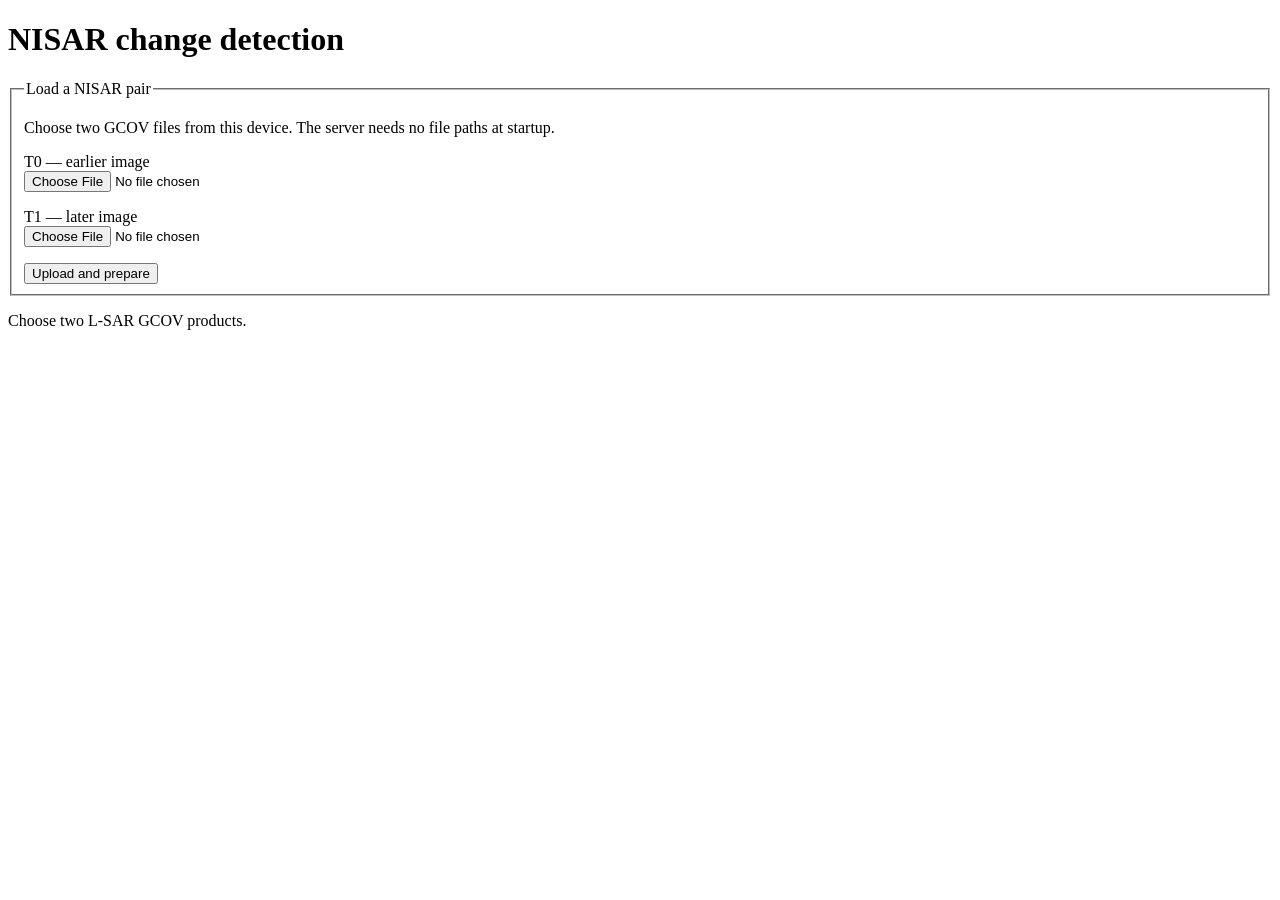
==== index.html @ e0ad9309 "add result tab to index" ====
<!doctype html>
<html lang="en">
<meta charset="utf-8">
<meta name="viewport" content="width=device-width, initial-scale=1">
<title>NISAR crop demo</title>
<style>
.results-v2 {
  --ink: #17223b;
  --muted: #68758a;
  --line: #dce5e9;
  --teal: #075b63;
  --pale: #e5f4f5;
  --blue: #295df0;
  color: var(--ink);
  background: #f7f9fa;
  font: 14px/1.45 Inter, ui-sans-serif, system-ui, sans-serif;
  min-height: 100dvh;
  margin: -8px;
}
.results-v2 *, .results-v2 *::before, .results-v2 *::after { box-sizing: border-box; }
.results-v2 button, .results-v2 a { font: inherit; }
.results-v2 button { cursor: pointer; }
.results-v2 button:focus-visible, .results-v2 a:focus-visible { outline: 3px solid #3689c9; outline-offset: 3px; }
.results-v2 [hidden] { display: none !important; }
.results-appbar { height: 66px; padding: 0 max(24px, calc((100vw - 1480px)/2)); background: white; border-bottom: 1px solid var(--line); display: flex; align-items: center; gap: 36px; }
.results-brand { display: flex; align-items: center; gap: 10px; white-space: nowrap; font-weight: 750; font-size: 17px; letter-spacing: -.035em; }
.results-brand-mark { width: 18px; height: 18px; border: 3px solid #187d8b; transform: rotate(45deg); display: inline-block; position: relative; }
.results-brand-mark::after { content: ""; position: absolute; inset: 3px; border: 2px solid #187d8b; }
.results-nav { align-self: stretch; display: flex; align-items: stretch; gap: 8px; }
.results-nav span { min-width: 85px; display: grid; place-items: center; color: #526176; border-bottom: 3px solid transparent; }
.results-nav .active { color: var(--teal); border-color: var(--teal); font-weight: 700; }
.results-appbar-end { margin-left: auto; display: flex; gap: 24px; color: #778397; font-size: 12px; }
.results-shell { max-width: 1480px; margin: auto; padding: 22px 28px 42px; }
.results-crumb { color: #8994a3; font-size: 12px; margin-bottom: 10px; }
.results-hero { display: flex; align-items: center; gap: 20px; flex-wrap: wrap; }
.results-hero h2 { font-size: clamp(22px, 2vw, 31px); line-height: 1.2; letter-spacing: -.035em; margin: 0; }
.results-badge { background: #d9f5ed; color: #087063; font-size: 11px; font-weight: 700; padding: 5px 12px; border-radius: 4px; }
.results-sample { margin-left: auto; background: #f0f3f7; color: #59687b; font-size: 10px; letter-spacing: .05em; font-weight: 700; padding: 6px 11px; border-radius: 3px; }
.results-meta { color: var(--muted); display: flex; flex-wrap: wrap; gap: 8px; margin: 8px 0 18px; font-size: 12px; }
.results-meta span + span::before { content: "·"; margin-right: 8px; }
.results-grid { display: grid; grid-template-columns: minmax(0, 1.95fr) minmax(290px, 1fr); gap: 18px; }
.results-map-card { height: 570px; min-height: 400px; border-radius: 10px; background: #364b51; position: relative; overflow: hidden; box-shadow: 0 1px 3px #17223b25; }
.results-map-card canvas { width: 100%; height: 100%; display: block; cursor: grab; touch-action: none; }
.results-map-card canvas.panning { cursor: grabbing; }
.results-map-toolbar { position: absolute; top: 14px; left: 14px; z-index: 2; display: flex; background: white; padding: 3px; border-radius: 5px; box-shadow: 0 1px 5px #10262c50; }
.results-map-toolbar button { border: 0; color: #35465a; background: transparent; padding: 8px 13px; border-radius: 4px; font-size: 12px; white-space: nowrap; }
.results-map-toolbar button[aria-pressed="true"] { background: var(--teal); color: white; font-weight: 700; }
.results-zoom { position: absolute; top: 70px; left: 14px; z-index: 2; display: grid; background: white; border-radius: 5px; box-shadow: 0 1px 5px #10262c50; overflow: hidden; }
.results-zoom button { width: 36px; height: 36px; border: 0; border-bottom: 1px solid var(--line); background: white; color: #32465c; font-size: 20px; line-height: 1; }
.results-zoom button:last-child { border-bottom: 0; font-size: 17px; }
.results-map-status { position: absolute; inset: 0; display: grid; place-items: center; color: #f6fbfd; text-align: center; pointer-events: none; padding: 80px; }
.results-map-label { position: absolute; top: 18px; right: 15px; color: #e4eef0; background: #243c43ba; border-radius: 3px; font-size: 10px; letter-spacing: .04em; padding: 6px 8px; }
.results-map-legend { position: absolute; bottom: 17px; left: 15px; background: white; padding: 11px 13px; border-radius: 5px; box-shadow: 0 1px 5px #10262c50; display: grid; gap: 5px; font-size: 11px; color: #34425a; }
.results-map-legend span { display: flex; align-items: center; gap: 8px; }
.results-map-legend i { width: 13px; height: 13px; border-radius: 2px; display: inline-block; background: var(--blue); }
.results-map-legend i.baseline { background: #83a9df; }
.results-map-legend i.unmarked { background: #43565d; }
.results-map-foot { position: absolute; bottom: 17px; right: 15px; display: flex; align-items: center; gap: 8px; }
.results-map-foot span, .results-map-foot a { background: #f8fcfded; color: #586779; padding: 5px 8px; border-radius: 3px; font-size: 10px; text-decoration: none; }
.results-sidebar { display: grid; grid-template-rows: auto 1fr; gap: 18px; min-width: 0; }
.results-card { background: white; border: 1px solid var(--line); border-radius: 10px; padding: 18px; min-width: 0; }
.results-card h3 { font-size: 17px; letter-spacing: -.015em; margin: 0 0 14px; }
.results-kpi { background: var(--pale); border-radius: 6px; padding: 12px 15px; }
.results-kpi strong { display: block; font-size: clamp(30px, 3vw, 43px); letter-spacing: -.045em; line-height: 1.12; }
.results-kpi span { font-size: 12px; color: #354f5c; font-weight: 600; }
.results-metrics { display: grid; grid-template-columns: 1fr 1fr; gap: 12px; margin-top: 16px; }
.results-metric { min-width: 0; }
.results-metric strong { display: flex; align-items: center; gap: 7px; font-size: 20px; line-height: 1.2; }
.results-metric strong::before { content: ""; width: 13px; height: 13px; flex: none; background: var(--blue); border-radius: 2px; }
.results-metric.score strong::before { background: var(--teal); }
.results-metric span { color: var(--muted); font-size: 11px; }
.results-split-labels { display: flex; justify-content: space-between; color: #4f5e70; font-size: 10px; margin: 14px 0 4px; }
.results-split { height: 11px; border-radius: 10px; background: #e9edf4; overflow: hidden; }
.results-split span { display: block; height: 100%; min-width: 2px; background: var(--blue); border-radius: inherit; }
.results-caveat { font-size: 11px; color: #8792a1; margin: 7px 0 0; }
.results-pattern-head { display: flex; align-items: baseline; justify-content: space-between; gap: 8px; }
.results-pattern-head b { background: #e9f5f7; color: var(--teal); font-size: 10px; padding: 4px 7px; border-radius: 3px; }
.results-pattern { background: #f3f7f9; padding: 12px 13px; border-radius: 5px; color: #34455b; font-size: 12px; white-space: pre-wrap; margin: 2px 0 12px; }
.results-pattern-note { color: #8792a1; font-size: 11px; margin: 0; }
.results-science { margin-top: 18px; background: white; border: 1px solid var(--line); border-radius: 10px; padding: 17px 18px 20px; }
.results-science-head { display: flex; align-items: center; gap: 12px; flex-wrap: wrap; margin-bottom: 15px; }
.results-science h3 { font-size: 19px; margin: 0 auto 0 0; }
.results-outline, .results-primary { border: 1px solid #7ab7b9; background: white; color: var(--teal); padding: 8px 12px; border-radius: 5px; font-size: 12px !important; font-weight: 700 !important; text-decoration: none; }
.results-primary { background: var(--teal); color: white; border-color: var(--teal); }
.results-detail-grid { display: grid; grid-template-columns: repeat(3, minmax(0,1fr)); gap: 17px; }
.results-detail { display: flex; align-items: center; gap: 13px; min-width: 0; background: #f6f8fb; border: 1px solid #e3e8ee; border-radius: 5px; padding: 11px 13px; }
.results-detail-icon { flex: none; color: var(--teal); font-size: 20px; }
.results-detail span:not(.results-detail-icon) { display: block; color: #8390a1; font-size: 11px; }
.results-detail strong { display: block; font-size: 12px; overflow-wrap: anywhere; }
.results-report-dialog { border: 1px solid var(--line); border-radius: 12px; padding: 0; color: var(--ink); width: min(850px, calc(100vw - 30px)); max-height: 85dvh; box-shadow: 0 20px 80px #091d3055; }
.results-report-dialog::backdrop { background: #12272db0; }
.results-report-head { position: sticky; top: 0; background: white; padding: 18px 22px; display: flex; justify-content: space-between; align-items: center; border-bottom: 1px solid var(--line); }
.results-report-head h3 { margin: 0; }
.results-report-head button { border: 0; background: transparent; font-size: 25px; }
.results-report-body { padding: 20px 24px 28px; max-height: calc(85dvh - 70px); overflow: auto; line-height: 1.55; }
.results-report-body h4 { margin: 20px 0 5px; }
.results-report-body pre { white-space: pre-wrap; overflow-wrap: anywhere; }
@media (max-width: 900px) {
  .results-grid { grid-template-columns: 1fr; }
  .results-map-card { height: min(65vw, 550px); }
  .results-sidebar { grid-template-columns: 1fr 1fr; grid-template-rows: auto; }
  .results-appbar-end { display: none; }
}
@media (max-width: 650px) {
  .results-appbar { height: 58px; gap: 12px; padding: 0 15px; }
  .results-brand { font-size: 13px; }
  .results-nav { gap: 0; margin-left: auto; }
  .results-nav span { min-width: 53px; font-size: 12px; }
  .results-shell { padding: 18px 14px 30px; }
  .results-sample { margin-left: 0; }
  .results-map-card { height: 430px; }
  .results-map-toolbar button { padding: 7px 9px; }
  .results-sidebar, .results-detail-grid { grid-template-columns: 1fr; }
  .results-map-foot a { display: none; }
}
</style>
<style>
  #report { max-width: 78ch; line-height: 1.55; }
  #interpretation { border-left: 3px solid #64748b; padding-left: 1rem; margin: 1.4rem 0; }
  #openViewer { display: inline-block; padding: .7rem 1rem; font: 600 1.1rem system-ui; border: 1px solid; border-radius: .4rem; }
  #preview { display:block; width:min(100%, 1400px); height:clamp(320px, 72vh, 950px); background:#171b22; touch-action:none; cursor:crosshair; }
  #preview.panning { cursor:grabbing; }
  #decoderInputs { margin: 1rem 0; }
  #decoderInputs summary { cursor: pointer; font-weight: 600; }
  #decoderInputs pre { white-space: pre-wrap; overflow-wrap: anywhere; max-width: 95ch; }
  .decoder-panels { display: grid; grid-template-columns: repeat(auto-fit,minmax(min(100%, 180px),1fr)); gap: 1rem; max-width: 52rem; }
  .decoder-panels figure { margin: 0; }
  .decoder-panels figcaption { margin-top: .35rem; font: .9rem/1.4 system-ui; }
  .decoder-raster { display: block; position: relative; max-width: 256px; }
  .decoder-raster img { width: 100%; height: auto; display: block; }
  .decoder-window { position: absolute; box-sizing: border-box; border: 2px solid white; outline: 1px solid #161616; pointer-events: none; }
  .decoder-window span { background: #161616; color: white; padding: 0 .25rem; font: .8rem system-ui; }
  .decoder-panels.hide-windows .decoder-window { display: none; }
</style>
<h1>NISAR change detection</h1>
<form id="upload">
  <fieldset>
    <legend>Load a NISAR pair</legend>
    <p>Choose two GCOV files from this device. The server needs no file paths at startup.</p>
    <p><label for="t0">T0 — earlier image</label><br>
      <input id="t0" name="t0" type="file" accept=".h5,.hdf5" required></p>
    <p><label for="t1">T1 — later image</label><br>
      <input id="t1" name="t1" type="file" accept=".h5,.hdf5" required></p>
    <button type="submit">Upload and prepare</button>
    <div id="uploadProgress" hidden>
      <label for="transferProgress">Pair upload progress</label>
      <progress id="transferProgress" value="0" max="1"></progress>
      <span id="transferPercent">0%</span>
    </div>
  </fieldset>
</form>
<p id="status" role="status" aria-live="polite">Choose two L-SAR GCOV products.</p>
<section id="select" hidden>
  <p>Drag a box inside the white common footprint. For exact selection, edit the native T0 pixel coordinates below.</p>
  <p><strong>Ctrl + mouse wheel</strong> to zoom. Drag with the middle mouse button to pan.</p>
  <p><label for="previewMode">Preview:</label>
    <select id="previewMode">
      <option value="rg">HH red / HV green</option>
      <option value="hh">HH grayscale</option>
    </select></p>
  <canvas id="preview" aria-label="T0 radar preview"></canvas>
  <form id="infer">
    <p><label>Left <input id="left" type="number" step="1" required></label>
       <label>Top <input id="top" type="number" step="1" required></label>
       <label>Right <input id="right" type="number" step="1" required></label>
       <label>Bottom <input id="bottom" type="number" step="1" required></label></p>
    <button>Run model on selection</button>
  </form>
  <pre id="pairInfo"></pre>
</section>
<section id="results" class="results-v2" hidden aria-label="Change detection results">
  <header class="results-appbar">
    <div class="results-brand"><span class="results-brand-mark" aria-hidden="true"></span>SAR Change Explorer</div>
    <nav class="results-nav" aria-label="Analysis steps"><span>Pick</span><span>Change</span><span class="active" aria-current="page">Results</span></nav>
    <div class="results-appbar-end"><span>Help</span><span>Account</span></div>
  </header>
  <div class="results-shell">
    <div class="results-crumb">Projects / Analysis / Results</div>
    <div class="results-hero"><h2>Change detection results</h2><span class="results-badge">✓ Analysis complete</span><span class="results-sample">REAL SAMPLE · MEASURED REPORT</span></div>
    <div class="results-meta"><span>NISAR L2 GCOV</span><span id="resultDates"></span><span id="resultDays"></span><span id="resultEpsg"></span></div>
    <div class="results-grid">
      <div class="results-map-card">
        <canvas id="resultMap" role="img" aria-label="Detector change overlay"></canvas>
        <div id="resultMapStatus" class="results-map-status" role="status">Loading result image…</div>
        <div class="results-map-toolbar" role="group" aria-label="Result image">
          <button type="button" data-result-mode="change" aria-pressed="true">Change overlay</button>
          <button type="button" data-result-mode="t0" aria-pressed="false">T0</button>
          <button type="button" data-result-mode="t1" aria-pressed="false">T1</button>
        </div>
        <div class="results-zoom" role="group" aria-label="Map zoom">
          <button id="resultZoomIn" type="button" aria-label="Zoom in">+</button>
          <button id="resultZoomOut" type="button" aria-label="Zoom out">−</button>
          <button id="resultZoomReset" type="button" aria-label="Fit image">⊙</button>
        </div>
        <span class="results-map-label">DETECTOR OVERLAY</span>
        <div class="results-map-legend"><span><i></i>Detector-flagged change</span><span><i class="baseline"></i>Blue intensity = |ΔHH|</span><span><i class="unmarked"></i>Unmarked ≠ confirmed stable</span></div>
        <div class="results-map-foot"><a id="resultViewerLink" target="_blank" rel="noopener">Open full viewer ↗</a><span id="resultMapScale"></span></div>
      </div>
      <div class="results-sidebar">
        <section class="results-card" aria-labelledby="resultSummaryTitle">
          <h3 id="resultSummaryTitle">Detected change summary</h3>
          <div class="results-kpi"><strong id="resultFlaggedArea">—</strong><span id="resultFlaggedPct"></span></div>
          <div class="results-metrics"><div class="results-metric"><strong id="resultFlaggedCount">—</strong><span>Flagged model cells</span></div><div class="results-metric score"><strong id="resultModelScore">—</strong><span id="resultModelLabel">Model score</span></div></div>
          <div class="results-split-labels"><span id="resultModelPct"></span><span id="resultUnflaggedPct"></span></div><div class="results-split"><span id="resultSplitFill"></span></div>
          <p class="results-caveat">Model score is experimental, not a calibrated probability.</p>
        </section>
        <section class="results-card" aria-labelledby="resultPatternTitle"><div class="results-pattern-head"><h3 id="resultPatternTitle">Observed SAR patterns</h3><b>MEASURED</b></div><p id="resultPattern" class="results-pattern"></p><p id="resultPatternNote" class="results-pattern-note"></p></section>
      </div>
    </div>
    <section class="results-science" aria-labelledby="resultScienceTitle">
      <div class="results-science-head"><h3 id="resultScienceTitle">Scientific details</h3><a id="resultDownload" class="results-outline" download="change.png">↓ Download PNG</a><button id="resultOpenReport" class="results-primary" type="button">▣ View measured report</button></div>
      <div class="results-detail-grid"><div class="results-detail"><span class="results-detail-icon" aria-hidden="true">◇</span><div><span>Selection coverage</span><strong id="resultCoverage"></strong></div></div><div class="results-detail"><span class="results-detail-icon" aria-hidden="true">▥</span><div><span>Top flagged sectors</span><strong id="resultSectors"></strong></div></div><div class="results-detail"><span class="results-detail-icon" aria-hidden="true">◇</span><div><span>Acquisition geometry</span><strong id="resultGeometry"></strong></div></div></div>
    </section>
  </div>
  <dialog id="resultReportDialog" class="results-report-dialog" aria-labelledby="resultReportTitle">
    <div class="results-report-head"><h3 id="resultReportTitle">Measured report</h3><button id="resultCloseReport" type="button" aria-label="Close report">×</button></div>
    <div class="results-report-body">
      <section><h4>What might explain the change?</h4><div id="hypotheses"></div><p id="interpretationNote"></p></section>
      <div id="reportSections"></div>
      <details id="decoderInputs" hidden><summary>Inspect decoder inputs</summary><div id="decoderBody"></div></details>
      <details><summary>Metadata and measurements</summary><pre id="details"></pre></details>
    </div>
  </dialog>
</section>
<script src="/zoom.js"></script>
<script>
"use strict";

const resultsEl = id => document.getElementById(id);
const resultCanvas = resultsEl("resultMap");
let resultImage = null;
let resultMode = "change";
let resultLoadId = 0;
let resultData = null;
const resultViewport = new RasterViewport(resultCanvas, ctx => {
  if (!resultImage) return;
  const [x, y, right, bottom] = resultViewport.visible();
  if (right > x && bottom > y) {
    ctx.drawImage(resultImage, x, y, right - x, bottom - y, x, y, right - x, bottom - y);
  }
});
resultViewport.enableDrag(0);

const resultNumber = value => Number(value || 0).toLocaleString("en-US");
const resultArea = value => Number(value || 0).toLocaleString("en-US", {maximumFractionDigits: 2, minimumFractionDigits: 2});
function acquisitionDate(value) {
  if (!value) return null;
  const date = new Date(value);
  return Number.isNaN(date.getTime()) ? null : date;
}
function setResultText(id, value) { resultsEl(id).textContent = value; }

async function showResultMode(mode) {
  if (!resultData) return;
  resultMode = mode;
  document.querySelectorAll("[data-result-mode]").forEach(button =>
    button.setAttribute("aria-pressed", String(button.dataset.resultMode === mode)));
  const file = {change:"change.png",t0:"t0.png",t1:"t1.png"}[mode];
  const url = resultData.images?.[file];
  const label = {change:"Detector change overlay",t0:"T0 · earlier image",t1:"T1 · later image"}[mode];
  setResultText("resultMapStatus", "Loading " + label + "…");
  resultsEl("resultMapStatus").hidden = false;
  if (!url) {
    setResultText("resultMapStatus", "Image unavailable for this result.");
    return;
  }
  const id = ++resultLoadId;
  const img = new Image();
  img.src = url;
  try {
    await img.decode();
    if (id !== resultLoadId) return;
    resultImage = img;
    resultCanvas.setAttribute("aria-label", label);
    resultViewport.setRaster(img.naturalWidth, img.naturalHeight);
    resultsEl("resultMapStatus").hidden = true;
    resultsEl("resultDownload").href = url;
    resultsEl("resultDownload").download = file;
  } catch {
    if (id === resultLoadId) setResultText("resultMapStatus", "Could not load this result image.");
  }
}

function resultZoom(factor) {
  if (!resultViewport.width) return;
  if (factor === 0) {
    resultViewport.scale = resultViewport.fitScale;
  } else {
    resultViewport.scale = Math.max(resultViewport.fitScale, Math.min(8, resultViewport.scale * factor));
  }
  resultViewport.x = (resultViewport.w - resultViewport.width * resultViewport.scale) / 2;
  resultViewport.y = (resultViewport.h - resultViewport.height * resultViewport.scale) / 2;
  resultViewport.clamp();
  resultViewport.invalidate();
}

function renderResultsV2(data) {
  resultData = data;
  const roi = data.roi || {};
  const acq = data.acquisitions || {};
  const start = acquisitionDate(acq.t0?.zeroDopplerStartTime);
  const end = acquisitionDate(acq.t1?.zeroDopplerStartTime);
  const dateFormat = new Intl.DateTimeFormat("en-GB", {day:"2-digit",month:"short",year:"numeric",timeZone:"UTC"});
  setResultText("resultDates", start && end ? `${dateFormat.format(start)} → ${dateFormat.format(end)}` : "Acquisition dates unavailable");
  const days = start && end ? Math.round((Date.UTC(end.getUTCFullYear(),end.getUTCMonth(),end.getUTCDate()) - Date.UTC(start.getUTCFullYear(),start.getUTCMonth(),start.getUTCDate())) / 86400000) : null;
  setResultText("resultDays", days === null ? "Date interval unavailable" : `${days} days`);
  setResultText("resultEpsg", roi.epsg ? `EPSG:${roi.epsg}` : "Projection unavailable");
  setResultText("resultMapScale", `${roi.model_spacing_m ?? "—"} m grid · EPSG:${roi.epsg ?? "—"}`);
  setResultText("resultFlaggedArea", `${resultArea(data.changed_pixels * (roi.model_spacing_m || 0) ** 2 / 1e6)} km²`);
  const pct = data.valid_pixels ? 100 * data.changed_pixels / data.valid_pixels : 0;
  setResultText("resultFlaggedPct", `${pct.toFixed(1)}% of valid model pixels · threshold ${data.threshold ?? "—"}`);
  setResultText("resultFlaggedCount", resultNumber(data.changed_pixels));
  setResultText("resultModelPct", `${pct.toFixed(1)}% flagged`);
  setResultText("resultUnflaggedPct", `${(100-pct).toFixed(1)}% not flagged`);
  resultsEl("resultSplitFill").style.width = `${Math.max(0,Math.min(100,pct))}%`;
  const prediction = data.predictions?.linear;
  const score = prediction?.scores?.[prediction.label];
  setResultText("resultModelScore", Number.isFinite(score) ? `${(score*100).toFixed(1)}%` : "—");
  setResultText("resultModelLabel", prediction ? `${({water_related:"Water-related change",other_change:"Other change"}[prediction.label] || prediction.label)} score` : "No classifier label");
  setResultText("resultCoverage", `${resultArea(roi.projected_rectangle_km2)} km² · EPSG:${roi.epsg ?? "—"}`);
  const sectors = [...(data.spatial_context?.zones || [])].filter(z => z.flagged).sort((a,b) => b.flagged-a.flagged).slice(0,3);
  setResultText("resultSectors", sectors.length ? sectors.map(z => z.zone.replace(/\b\w/g, c => c.toUpperCase())).join(" · ") : "No flagged sectors");
  const geo = acq.t0 || {};
  setResultText("resultGeometry", [geo.orbitPassDirection, geo.lookDirection, geo.trackNumber == null ? null : `Track ${geo.trackNumber}`, geo.frameNumber == null ? null : `Frame ${geo.frameNumber}`].filter(Boolean).join(" · ") || "Acquisition geometry unavailable");
  const pairs = (data.paired_sector_deltas || []).filter(row => row.flagged?.median_delta_hh_hv_db && row.unflagged?.median_delta_hh_hv_db);
  if (pairs.length) {
    const text = pairs.map(row => {
      const flagged = row.flagged.median_delta_hh_hv_db;
      const background = row.unflagged.median_delta_hh_hv_db;
      return `${row.zone}: median HH ${flagged[0] >= 0 ? "+" : ""}${flagged[0].toFixed(2)} dB, HV ${flagged[1] >= 0 ? "+" : ""}${flagged[1].toFixed(2)} dB in flagged cells; HH ${background[0] >= 0 ? "+" : ""}${background[0].toFixed(2)} dB, HV ${background[1] >= 0 ? "+" : ""}${background[1].toFixed(2)} dB in unflagged cells.`;
    }).join("\n");
    setResultText("resultPattern", text);
  } else {
    setResultText("resultPattern", data.spatial_context?.change_map_description || "No paired sector comparison is available for this selection.");
  }
  setResultText("resultPatternNote", data.interpretation?.source === "visual" ? "AI interpretation is unvalidated. Blue is not a water map." : "Measured SAR values describe change, not its physical cause.");
  resultsEl("resultViewerLink").href = data.viewer_url || "#";
  showResultMode("change");
}

document.querySelectorAll("[data-result-mode]").forEach(button => button.addEventListener("click", () => showResultMode(button.dataset.resultMode)));
resultsEl("resultZoomIn").addEventListener("click", () => resultZoom(1.5));
resultsEl("resultZoomOut").addEventListener("click", () => resultZoom(1/1.5));
resultsEl("resultZoomReset").addEventListener("click", () => resultZoom(0));
resultsEl("resultOpenReport").addEventListener("click", () => resultsEl("resultReportDialog").showModal());
resultsEl("resultCloseReport").addEventListener("click", () => resultsEl("resultReportDialog").close());
resultsEl("resultReportDialog").addEventListener("click", e => { if (e.target === e.currentTarget) e.currentTarget.close(); });
</script>
<script>
"use strict";
const $ = id => document.getElementById(id);
const preview = $("preview");
const fields = ["left","top","right","bottom"].map($);
let state, photo, start, pointer, busy = false, mode = "rg";
const tiles = new Map();
let inFlight = 0;
const view = new RasterViewport(preview, paint);
view.enableDrag(1);

function status(message) { $("status").textContent = message; }
function setBusy(value) {
  busy = value;
  for (const el of document.querySelectorAll("form input,form button")) el.disabled = value;
}
async function post(path,body=null,extra={}) {
  const headers = {"X-Nisar-Demo":"1",...extra};
  let r, raw;
  try {
    r = await fetch(path,{method:"POST",headers,body});
    raw = await r.text();
  } catch (err) {
    throw new Error(`${path}: connection interrupted (${err.message}). Check the demo terminal.`);
  }
  let data;
  try { data = JSON.parse(raw); }
  catch {
    throw new Error(`${path}: HTTP ${r.status}; ${raw.trim() ? "server returned non-JSON" : "empty response"}. Check the demo terminal.`);
  }
  if (!r.ok) throw new Error(`${path}: HTTP ${r.status} — ${data.error || "request failed"}`);
  return data;
}
function showProgress(received,total) {
  $("transferProgress").max = total;
  $("transferProgress").value = received;
  $("transferPercent").textContent = `${Math.floor(100*received/total)}%`;
}
async function uploadFile(name,file,onProgress) {
  const chunk = 8 * 1024 * 1024;
  if (!file.size) throw new Error(`${name.toUpperCase()} is empty.`);
  for (let offset=0; offset<file.size;) {
    const end = Math.min(offset+chunk,file.size);
    status(`Uploading ${name.toUpperCase()}: ${(100*offset/file.size).toFixed(1)}% (${file.name})…`);
    const ack = await post("/upload/"+name,file.slice(offset,end),{
      "Content-Type":"application/octet-stream",
      "X-Upload-Offset":String(offset),
      "X-Upload-Size":String(file.size)
    });
    if (ack.received !== end || ack.complete !== (end === file.size)) {
      throw new Error(`${name.toUpperCase()}: invalid upload acknowledgement. Restart the demo and refresh the page.`);
    }
    offset = end;
    onProgress(offset);
  }
}
function setBox(box) {
  fields.forEach((f,i) => { f.value = box[i]; });
  draw();
}
function draw() { view.invalidate(); }
function paint(ctx) {
  if (!photo || !state) return;
  const s = state.stride;
  ctx.save();
  ctx.beginPath(); ctx.rect(0,0,state.width,state.height); ctx.clip();
  ctx.drawImage(photo,0,0,photo.naturalWidth*s,photo.naturalHeight*s);
  paintTiles(ctx);
  ctx.restore();
  const [x,y,X,Y] = state.overlap;
  ctx.strokeStyle = "white"; ctx.lineWidth = 2/view.scale;
  ctx.strokeRect(x,y,X-x,Y-y);
  const [a,b,c,d] = fields.map(f => f.valueAsNumber);
  if (![a,b,c,d].every(Number.isFinite)) return;
  ctx.fillStyle = "rgba(255,200,30,0.2)"; ctx.strokeStyle = "#ffc81e";
  ctx.fillRect(a,b,c-a,d-b);
  ctx.strokeRect(a,b,c-a,d-b);
}
function paintTiles(ctx) {
  const step = 2**Math.max(0,Math.floor(Math.log2(1/view.scale)));
  if (step >= state.stride) return;
  const span = step*state.preview_tile_size;
  const [x,y,X,Y] = view.visible();
  const needed = [];
  for (let row=Math.floor(y/span); row<Math.ceil(Y/span); row++) {
    for (let col=Math.floor(x/span); col<Math.ceil(X/span); col++) {
      const url = `/preview-tile.png?v=${state.revision}&mode=${mode}&step=${step}&col=${col}&row=${row}`;
      const tile = tiles.get(url);
      if (tile) {
        tiles.delete(url); tiles.set(url,tile);
        if (tile.ready) {
          const w = tile.image.naturalWidth*step, h = tile.image.naturalHeight*step;
          ctx.clearRect(col*span,row*span,w,h);
          ctx.drawImage(tile.image,col*span,row*span,w,h);
        }
      } else {
        needed.push({url, distance:Math.hypot((col+.5)*span-(x+X)/2,(row+.5)*span-(y+Y)/2)});
      }
    }
  }
  needed.sort((a,b) => a.distance-b.distance);
  for (const {url} of needed.slice(0,Math.max(0,4-inFlight))) {
    const image = new Image(), tile = {image,ready:false};
    tiles.set(url,tile);
    inFlight++;
    image.src = url;
    image.decode().then(() => { tile.ready = true; }, () => {
      // Keep the overview visible if a tile is unavailable.
    }).finally(() => { inFlight--; draw(); });
  }
  while (tiles.size > 64) tiles.delete(tiles.keys().next().value);
}
function point(e) {
  const [x,y,X,Y] = state.overlap;
  const [nx,ny] = view.pixel(...view.local(e));
  return [Math.max(x,Math.min(X,nx)),Math.max(y,Math.min(Y,ny))];
}
preview.addEventListener("pointerdown",e => {
  if (busy || !state || !e.isPrimary || e.button !== 0) return;
  start = point(e); pointer = e.pointerId;
  preview.setPointerCapture(pointer);
  setBox([Math.floor(start[0]),Math.floor(start[1]),Math.ceil(start[0]),Math.ceil(start[1])]);
});
function drag(e) {
  if (!start || e.pointerId !== pointer) return;
  const [x,y] = point(e);
  setBox([Math.floor(Math.min(x,start[0])),Math.floor(Math.min(y,start[1])),
          Math.ceil(Math.max(x,start[0])),Math.ceil(Math.max(y,start[1]))]);
}
preview.addEventListener("pointermove",drag);
preview.addEventListener("pointerup",e => {
  if (e.pointerId === pointer) { drag(e); start = null; pointer = null; }
});
preview.addEventListener("lostpointercapture",e => {
  if (e.pointerId === pointer) { start = null; pointer = null; }
});
fields.forEach(f => f.addEventListener("input",draw));

async function loadPreview(data,mode) {
  const img = new Image();
  img.src = mode === "hh" ? (data.preview_hh_url || data.preview_url) : data.preview_url;
  await img.decode();
  return img;
}
$("previewMode").addEventListener("change",async () => {
  if (!state) return;
  const pair = state, requestedMode = $("previewMode").value;
  try {
    const img = await loadPreview(pair,requestedMode);
    if (state !== pair || $("previewMode").value !== requestedMode) return;
    photo = img; mode = requestedMode;
    draw();
  } catch (err) {
    if (state === pair) status("Could not switch preview: "+err.message);
  }
});

async function showPair(data) {
    $("previewMode").value = "rg";
    const img = await loadPreview(data,"rg");
    state = data; photo = img; mode = "rg"; tiles.clear();
    fields.forEach(f => { f.value = ""; });
    $("pairInfo").textContent = `Native T0: ${state.width} × ${state.height} px | EPSG:${state.epsg}\n`+
      `Native spacing: ${state.native_spacing_m.join(" × ")} m | Model: ${state.model_spacing_m} m\n`+
      state.warnings.join("\n");
    $("select").hidden = false;
    view.setRaster(state.width,state.height);
    status("Draw a selection on T0.");
}

(async () => {
  setBusy(true);
  try {
    const r = await fetch("/pair");
    if (r.ok) {
      const {pair} = await r.json();
      if (pair) await showPair(pair);
    }
  } catch (err) { status("Could not load the current pair: "+err.message); }
  finally { setBusy(false); }
})();

$("upload").addEventListener("submit",async e => {
  e.preventDefault();
  if (busy) return;
  const files = [$("t0").files[0],$("t1").files[0]];
  if (files.some(f => !f || !f.size || !/\.(h5|hdf5)$/i.test(f.name))) {
    status("Choose a non-empty .h5 or .hdf5 file for each date.");
    return;
  }
  state = null; photo = null; $("select").hidden = $("results").hidden = true;
  const total = files[0].size + files[1].size;
  $("uploadProgress").hidden = false;
  showProgress(0,total);
  setBusy(true);
  try {
    let sent = 0;
    for (const [i,name] of ["t0","t1"].entries()) {
      await uploadFile(name,files[i],received => showProgress(sent+received,total));
      sent += files[i].size;
    }
    status("Both files uploaded. Preparing the T0 preview…");
    await showPair(await post("/prepare"));
  } catch (err) { status(err.message); }
  finally { setBusy(false); }
});

function showInterpretation(data) {
  const root = $("hypotheses");
  root.replaceChildren();
  if (data.source === "visual") {
    const p = document.createElement("p");
    p.style.whiteSpace = "pre-wrap";
    p.textContent = data.summary === "" ? "Qwen returned no text." : data.summary;
    root.append(p);
    $("interpretationNote").textContent = (data.decoder === "qwen_lora" ? "Qwen + decoder LoRA. " : "Base Qwen. ") + "AI interpretation. The standalone map shows detector flags; the viewer overlays them in blue. " + data.limitation;
    return;
  }
  [data.primary,...data.alternatives].forEach((item,i) => {
    const heading = document.createElement("h4");
    heading.textContent = (i ? "Also worth checking: " : "") + item.title;
    root.append(heading);
    for (const [label,value] of [["What the radar shows",item.evidence],
                                ["Interpretation",item.possibility],
                                ["How to check",item.check]]) {
      const p = document.createElement("p");
      const strong = document.createElement("strong");
      strong.textContent = label + ": ";
      p.append(strong,value);
      root.append(p);
    }
  });
  $("interpretationNote").textContent = (data.visual_note ? data.visual_note + " " : "") + data.limitation +
    (data.source === "qwen" ? " Hypotheses ranked by Qwen." : " No decoder ranking was used.");
}

function renderDecoderInputs(root,data) {
  function element(tag,value) {
    const el = document.createElement(tag);
    if (value !== undefined) el.textContent = String(value);
    return el;
  }
  root.replaceChildren(element("p",
    "Qwen receives clean T0, clean T1, and a standalone detector map on the same grid." +
    (data.streams.length ? "" : " The run stopped before visual tokens were captured.")));
  const groups = new Map();
  for (const panel of data.panels) {
    if (!groups.has(panel.group)) groups.set(panel.group,[]);
    groups.get(panel.group).push(panel);
  }
  for (const [group,panels] of groups) {
    const w = data.windows[group-1];
    root.append(element("h4",w ? "Close-up " + w.number + " · " + w.zone + " · model-grid box [" + w.model_box.join(", ") + "]" : "Selected area overview"));
    const grid = element("div");
    grid.className = "decoder-panels";
    if (!group && data.windows.length) {
      const label = element("label"), toggle = element("input");
      toggle.type = "checkbox"; toggle.checked = true;
      toggle.addEventListener("change",() => grid.classList.toggle("hide-windows",!toggle.checked));
      label.append(toggle," Mark close-ups on the overview");
      root.append(label);
    }
    for (const panel of panels) {
      const figure = element("figure"), raster = element("a"), img = element("img");
      raster.className = "decoder-raster";
      raster.href = panel.url; raster.target = "_blank"; raster.rel = "noopener";
      img.src = panel.url; img.alt = panel.label; img.loading = "lazy";
      [img.width,img.height] = panel.pixels;
      raster.append(img);
      if (panel.slot === 0) {
        for (const close of data.windows) {
          const box = element("span"), n = element("span",close.number);
          const [x,y,w,h] = close.panel_rect.map((v,i) => v/panel.pixels[i%2]*100+"%");
          box.className = "decoder-window";
          box.style.left = x; box.style.top = y; box.style.width = w; box.style.height = h;
          box.setAttribute("aria-hidden","true");
          box.append(n); raster.append(box);
        }
      }
    const source = "Qwen vision";
      const [first,end] = panel.token_rows;
      figure.append(raster,element("figcaption",panel.label + " · " + source + " · " + panel.pixels.join(" × ") + " px · " + (end-first) + " visual token slots"));
      grid.append(figure);
    }
    root.append(grid);
  }
  if (data.streams.length) {
    root.append(element("p","Qwen visual streams: " +
      data.streams.map(s => s.name + " " + s.shape.join(" × ") + " (" + s.dtype + ")").join("; ") + "."));
  }
  if (data.tensor_url) {
    const a = element("a","Download visual token tensors (.npz)");
    a.href = data.tensor_url; a.download = "decoder-tokens.npz";
    root.append(a);
  }
  data.attempts.forEach((attempt,i) => {
    const d = element("details");
    d.append(element("summary","Attempt " + (i+1) + " · prompt (" + attempt.input_token_count + " input tokens) and raw response"));
    d.append(element("pre",attempt.prompt));
    d.append(element("p",attempt.reused_t0_t1_features ? "Reused cached T0/T1 features and encoded the standalone map separately." : "Encoded all three panels together."));
    d.append(element("h4","Raw response"));
    d.append(element("pre",attempt.raw_answer ?? "Generation did not produce a response."));
    root.append(d);
  });
}

const inspector = $("decoderInputs");
let loadedDecoderUrl;
inspector.addEventListener("toggle",async () => {
  const url = inspector.dataset.url;
  if (!inspector.open || !url || loadedDecoderUrl === url) return;
  loadedDecoderUrl = url;
  const root = $("decoderBody");
  root.textContent = "Loading decoder inputs…";
  try {
    const r = await fetch(url);
    if (!r.ok) throw new Error("Decoder inputs are no longer available for this result.");
    const data = await r.json();
    if (inspector.dataset.url === url) renderDecoderInputs(root,data);
  } catch (err) {
    if (inspector.dataset.url === url) {
      loadedDecoderUrl = undefined;
      root.textContent = err.message;
    }
  }
});

$("infer").addEventListener("submit",async e => {
  e.preventDefault();
  if (busy || !state) return;
  $("results").hidden = true; setBusy(true);
  try {
    status("Reading native pixels and running the model…");
    const r = await post("/infer",JSON.stringify({box:fields.map(f=>f.valueAsNumber),revision:state.revision}),{"Content-Type":"application/json"});
    $("results").hidden = false;
    renderResultsV2(r);
    inspector.open = false;
    inspector.dataset.url = r.decoder_inputs_url || "";
    inspector.hidden = !r.decoder_inputs_url;
    loadedDecoderUrl = undefined;
    $("decoderBody").replaceChildren();
    $("reportSections").replaceChildren();
    for (const item of r.report_sections) {
      const h = document.createElement("h4"), p = document.createElement("p");
      h.textContent = item.title;
      p.textContent = item.text;
      $("reportSections").append(h,p);
    }
    showInterpretation(r.interpretation);
    $("details").textContent = JSON.stringify(r,null,2);
    $("upload").hidden = $("select").hidden = true;
    document.querySelector("body > h1").hidden = true;
    $("status").hidden = true;
    status(`Finished. Detector flagged ${r.changed_pixels} of ${r.valid_pixels} valid model-grid pixels.`);
  } catch (err) { status(err.message); }
  finally { setBusy(false); }
});
</script>
</html>
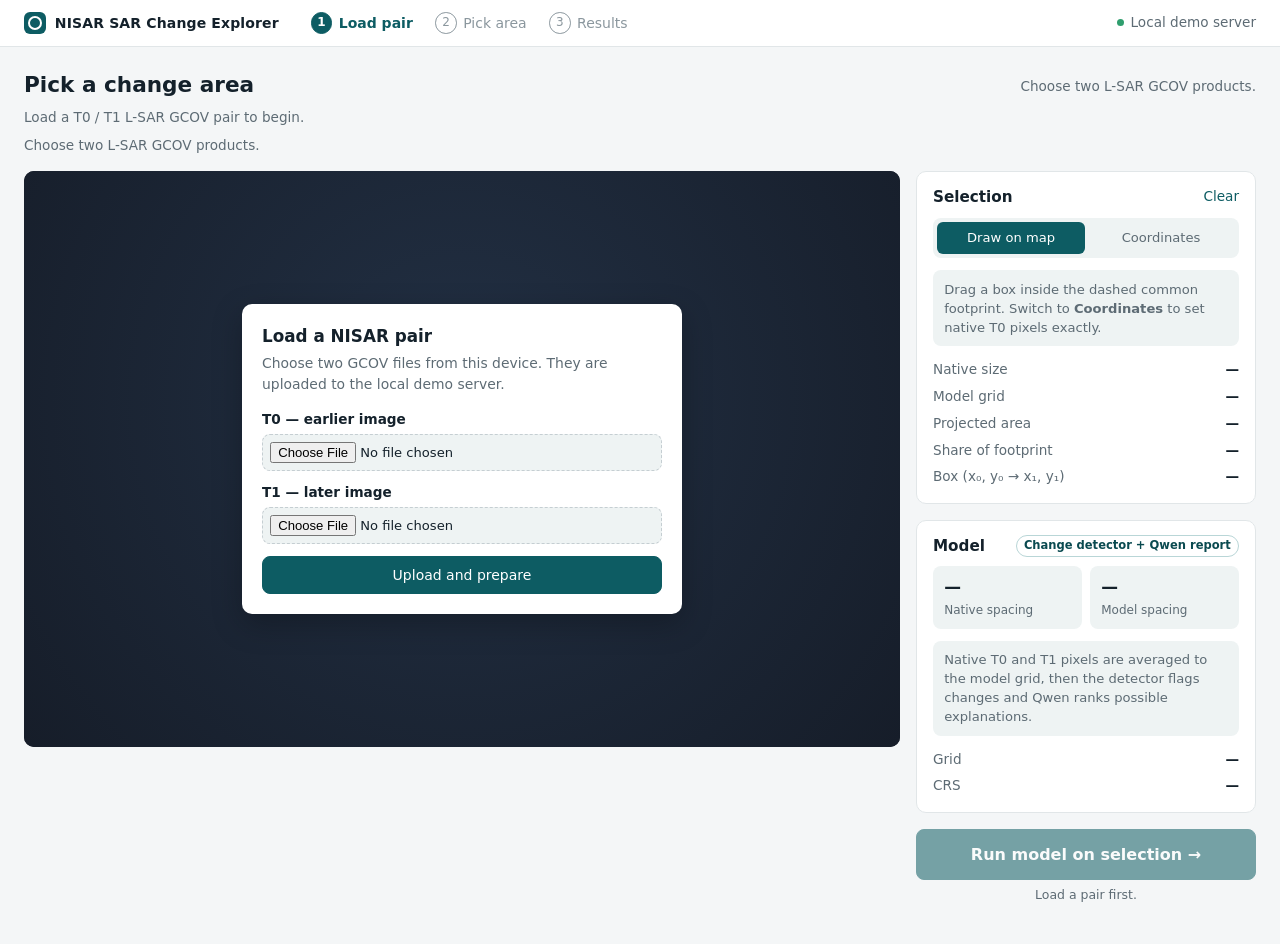
==== commit 331a1653: "Merge branch 'Laylo' into Alina" ====
--- a/index.html
+++ b/index.html
@@ -2,7 +2,7 @@
 <html lang="en">
 <meta charset="utf-8">
 <meta name="viewport" content="width=device-width, initial-scale=1">
-<title>NISAR crop demo</title>
+<title>NISAR SAR Change Explorer</title>
 <style>
 .results-v2 {
   --ink: #17223b;
@@ -115,14 +115,145 @@
 }
 </style>
 <style>
+  :root {
+    --bg: #f4f6f7; --card: #fff; --line: #e1e6e8; --soft: #eef3f3;
+    --ink: #14212b; --muted: #5d6b74; --faint: #8b979e;
+    --teal: #0d5c63; --teal-ink: #0a4a50; --teal-soft: #e3f0f0;
+    --map: #161d29; --amber: #ffc81e; --warn: #9a5b00; --warn-soft: #fdf4e3;
+    --radius: 10px;
+  }
+  * { box-sizing: border-box; }
+  [hidden] { display: none !important; }
+  body { margin: 0; background: var(--bg); color: var(--ink); font: 14px/1.45 system-ui, -apple-system, "Segoe UI", sans-serif; }
+  button, input, select { font: inherit; color: inherit; }
+  h1, h2, h3, h4 { margin: 0; }
+
+  /* Top bar */
+  .topbar { display: flex; align-items: center; gap: 2rem; padding: .75rem 1.5rem; background: var(--card); border-bottom: 1px solid var(--line); }
+  .brand { display: flex; align-items: center; gap: .55rem; font-weight: 700; letter-spacing: .01em; }
+  .brand-mark { width: 22px; height: 22px; border-radius: 6px; background: var(--teal); display: grid; place-items: center; }
+  .brand-mark::after { content: ""; width: 10px; height: 10px; border: 2px solid #fff; border-radius: 50%; }
+  .steps { display: flex; gap: 1.4rem; list-style: none; margin: 0; padding: 0; color: var(--faint); }
+  .steps li { display: flex; align-items: center; gap: .4rem; }
+  .steps li span { width: 1.35rem; height: 1.35rem; border-radius: 50%; border: 1px solid currentColor; display: grid; place-items: center; font-size: .75rem; }
+  .steps li.done { color: var(--muted); }
+  .steps li.active { color: var(--teal); font-weight: 600; }
+  .steps li.active span { background: var(--teal); border-color: var(--teal); color: #fff; }
+  .topbar .spacer { flex: 1; }
+  .server-state { color: var(--muted); font-size: .85rem; display: flex; align-items: center; gap: .4rem; }
+  .server-state::before { content: ""; width: 7px; height: 7px; border-radius: 50%; background: #2f9e6e; }
+
+  main { max-width: 1440px; margin: 0 auto; padding: 1.4rem 1.5rem 2.5rem; }
+
+  /* Page header */
+  .page-head { display: flex; align-items: flex-start; justify-content: space-between; gap: 1rem; flex-wrap: wrap; margin-bottom: 1rem; }
+  .page-head h1 { font-size: 1.35rem; display: flex; align-items: baseline; gap: .6rem; flex-wrap: wrap; }
+  .tag { font-size: .78rem; font-weight: 500; color: var(--teal-ink); background: var(--teal-soft); padding: .12rem .5rem; border-radius: 99px; }
+  .chips { display: flex; flex-wrap: wrap; gap: .4rem 1.1rem; margin-top: .45rem; color: var(--muted); font-size: .85rem; }
+  .chips b { color: var(--ink); font-weight: 600; }
+  #status { margin: .5rem 0 0; color: var(--muted); font-size: .85rem; }
+  .btn { display: inline-flex; align-items: center; justify-content: center; gap: .4rem; padding: .5rem .9rem; border-radius: 8px; border: 1px solid var(--line); background: var(--card); cursor: pointer; font-weight: 500; }
+  .btn:hover:not(:disabled) { border-color: #c5ced2; }
+  .btn:disabled { opacity: .55; cursor: default; }
+  .btn-primary { background: var(--teal); border-color: var(--teal); color: #fff; }
+  .btn-primary:hover:not(:disabled) { background: var(--teal-ink); border-color: var(--teal-ink); }
+  .link { background: none; border: 0; padding: 0; color: var(--teal); cursor: pointer; font-weight: 500; font-size: .85rem; }
+
+  /* Layout */
+  .layout { display: grid; grid-template-columns: minmax(0, 1fr) 340px; gap: 1rem; align-items: start; }
+  .main-col { display: grid; gap: 1rem; min-width: 0; }
+  .card { background: var(--card); border: 1px solid var(--line); border-radius: var(--radius); }
+  .card-head { display: flex; align-items: center; justify-content: space-between; gap: .5rem; padding: .85rem 1rem .6rem; }
+  .card-head h2 { font-size: .95rem; }
+  .card-body { padding: 0 1rem 1rem; }
+
+  /* Map */
+  .map { position: relative; border-radius: var(--radius); overflow: hidden; background: var(--map); height: clamp(360px, 64vh, 780px); }
+  #preview { display: block; width: 100%; height: 100%; touch-action: none; cursor: crosshair; }
+  #preview.panning { cursor: grabbing; }
+  .map-ui { position: absolute; display: flex; gap: .4rem; align-items: center; }
+  .map-toolbar { top: .75rem; left: .75rem; right: .75rem; flex-wrap: wrap; pointer-events: none; }
+  .map-toolbar > * { pointer-events: auto; }
+  .seg { display: inline-flex; padding: 3px; gap: 2px; background: var(--card); border-radius: 8px; border: 1px solid var(--line); }
+  .seg button { border: 0; background: none; padding: .3rem .7rem; border-radius: 6px; cursor: pointer; font-size: .82rem; color: var(--muted); font-weight: 500; }
+  .seg button[aria-pressed="true"] { background: var(--teal); color: #fff; }
+  .map-hint { margin-left: auto; color: #c9d2db; font-size: .78rem; background: rgba(15,20,30,.65); padding: .3rem .6rem; border-radius: 6px; }
+  .map-hint kbd { font: inherit; font-weight: 600; color: #fff; }
+  .zoom { top: 3.6rem; left: .75rem; flex-direction: column; gap: 0; background: var(--card); border-radius: 8px; border: 1px solid var(--line); overflow: hidden; }
+  .zoom button { width: 32px; height: 32px; border: 0; background: none; cursor: pointer; font-size: 1.05rem; line-height: 1; }
+  .zoom button + button { border-top: 1px solid var(--line); }
+  .zoom button:hover { background: var(--soft); }
+  .legend { left: .75rem; bottom: .75rem; flex-direction: column; align-items: flex-start; gap: .3rem; background: var(--card); border-radius: 8px; padding: .55rem .7rem; font-size: .78rem; color: var(--muted); }
+  .legend div { display: flex; align-items: center; gap: .45rem; }
+  .sw { width: 18px; height: 11px; border-radius: 2px; flex: none; }
+  .sw-foot { border: 1.5px dashed #556270; }
+  .sw-sel { border: 1.5px solid var(--amber); background: rgba(255,200,30,.25); }
+  .sw-rg { background: linear-gradient(90deg, #d8423a, #c9b23a, #3fbf5a); }
+  .sw-hh { background: linear-gradient(90deg, #111, #eee); }
+  .readout { right: .75rem; bottom: .75rem; background: var(--card); border-radius: 8px; padding: .45rem .7rem; font: .78rem/1.4 ui-monospace, "Cascadia Mono", Consolas, monospace; color: var(--muted); }
+  .readout b { color: var(--ink); font-weight: 600; }
+
+  /* Empty / upload state */
+  .map-empty { position: absolute; inset: 0; display: grid; place-items: center; padding: 1.5rem; background: radial-gradient(circle at 50% 40%, #223044, var(--map)); }
+  #upload { width: min(100%, 440px); background: var(--card); border-radius: var(--radius); padding: 1.25rem; box-shadow: 0 10px 30px rgba(0,0,0,.25); }
+  #upload h2 { font-size: 1.05rem; }
+  #upload p { margin: .3rem 0 1rem; color: var(--muted); font-size: .87rem; }
+  .file { display: block; margin-bottom: .75rem; }
+  .file span { display: block; font-weight: 600; font-size: .85rem; margin-bottom: .25rem; }
+  .file input { width: 100%; padding: .45rem; border: 1px dashed #c5ced2; border-radius: 8px; background: var(--soft); font-size: .82rem; }
+  #upload .actions { display: flex; gap: .5rem; margin-top: .4rem; }
+  #upload .actions .btn-primary { flex: 1; }
+  #uploadProgress { margin-top: .8rem; font-size: .82rem; color: var(--muted); }
+  #uploadProgress progress { width: 100%; height: 8px; accent-color: var(--teal); }
+
+  /* Pair details */
+  .pair-grid { display: grid; grid-template-columns: repeat(3, minmax(0,1fr)); gap: .75rem; }
+  .pair-col { background: var(--soft); border-radius: 8px; padding: .7rem .8rem; min-width: 0; }
+  .pair-col h3 { font-size: .78rem; text-transform: uppercase; letter-spacing: .05em; color: var(--muted); display: flex; align-items: center; gap: .4rem; }
+  .dot { width: 8px; height: 8px; border-radius: 50%; }
+  .pair-col .big { font-weight: 600; margin: .3rem 0 .15rem; overflow-wrap: anywhere; }
+  .pair-col .small { color: var(--muted); font-size: .8rem; overflow-wrap: anywhere; }
+  #warnings { margin: .75rem 0 0; padding: 0; list-style: none; display: grid; gap: .35rem; }
+  #warnings li { background: var(--warn-soft); color: var(--warn); border-radius: 6px; padding: .4rem .65rem; font-size: .82rem; }
+  #warnings li.ok { background: var(--teal-soft); color: var(--teal-ink); }
+
+  /* Sidebar */
+  #infer { display: grid; gap: 1rem; position: sticky; top: 1rem; }
+  .side-seg { display: grid; grid-template-columns: 1fr 1fr; width: 100%; background: var(--soft); border-color: transparent; }
+  .side-seg button { padding: .42rem; }
+  .callout { margin-top: .75rem; background: var(--soft); border-radius: 8px; padding: .6rem .7rem; font-size: .82rem; color: var(--muted); }
+  .coords { display: grid; grid-template-columns: 1fr 1fr; gap: .5rem; margin-top: .75rem; }
+  .coords label { font-size: .75rem; color: var(--muted); }
+  .coords input { display: block; width: 100%; margin-top: .15rem; padding: .4rem .5rem; border: 1px solid var(--line); border-radius: 6px; font-variant-numeric: tabular-nums; }
+  .coords input:focus { outline: 2px solid var(--teal-soft); border-color: var(--teal); }
+  .kv { margin: .85rem 0 0; display: grid; gap: .45rem; }
+  .kv div { display: flex; justify-content: space-between; gap: 1rem; font-size: .85rem; }
+  .kv dt { color: var(--muted); }
+  .kv dd { margin: 0; font-weight: 600; font-variant-numeric: tabular-nums; text-align: right; }
+  .tiles { display: grid; grid-template-columns: 1fr 1fr; gap: .5rem; }
+  .tile { background: var(--soft); border-radius: 8px; padding: .55rem .7rem; }
+  .tile b { display: block; font-size: 1.05rem; font-variant-numeric: tabular-nums; }
+  .tile span { font-size: .75rem; color: var(--muted); }
+  .pill { font-size: .72rem; font-weight: 600; color: var(--teal-ink); border: 1px solid #b9d6d7; padding: .1rem .45rem; border-radius: 99px; }
+  .run { display: grid; gap: .4rem; }
+  .run .btn { padding: .8rem 1rem; font-size: 1rem; font-weight: 600; }
+  .run p { margin: 0; text-align: center; font-size: .78rem; color: var(--muted); }
+
+  /* Results */
+  #results { margin-top: 1.25rem; padding: 1.25rem 1.4rem; }
+  #results h2 { font-size: 1.15rem; margin-bottom: .4rem; }
+  #area { color: var(--muted); font-size: .85rem; margin: 0 0 .4rem; }
+  #label { font-size: 1.05rem; font-weight: 600; margin: 0 0 .9rem; }
+  #openViewer { text-decoration: none; }
   #report { max-width: 78ch; line-height: 1.55; }
-  #interpretation { border-left: 3px solid #64748b; padding-left: 1rem; margin: 1.4rem 0; }
-  #openViewer { display: inline-block; padding: .7rem 1rem; font: 600 1.1rem system-ui; border: 1px solid; border-radius: .4rem; }
-  #preview { display:block; width:min(100%, 1400px); height:clamp(320px, 72vh, 950px); background:#171b22; touch-action:none; cursor:crosshair; }
-  #preview.panning { cursor:grabbing; }
-  #decoderInputs { margin: 1rem 0; }
-  #decoderInputs summary { cursor: pointer; font-weight: 600; }
-  #decoderInputs pre { white-space: pre-wrap; overflow-wrap: anywhere; max-width: 95ch; }
+  #report h3 { margin: 1.2rem 0 .4rem; font-size: 1rem; }
+  #report h4 { margin: .9rem 0 .2rem; font-size: .92rem; }
+  #report p { margin: .2rem 0; }
+  #interpretation { border-left: 3px solid var(--teal); padding-left: 1rem; margin: 1.4rem 0; }
+  #interpretationNote { color: var(--muted); font-size: .85rem; }
+  #results details { margin: 1rem 0; }
+  #results summary { cursor: pointer; font-weight: 600; }
+  #results pre { white-space: pre-wrap; overflow-wrap: anywhere; max-width: 95ch; font-size: .8rem; background: var(--soft); padding: .75rem; border-radius: 8px; }
   .decoder-panels { display: grid; grid-template-columns: repeat(auto-fit,minmax(min(100%, 180px),1fr)); gap: 1rem; max-width: 52rem; }
   .decoder-panels figure { margin: 0; }
   .decoder-panels figcaption { margin-top: .35rem; font: .9rem/1.4 system-ui; }
@@ -131,21 +262,36 @@
   .decoder-window { position: absolute; box-sizing: border-box; border: 2px solid white; outline: 1px solid #161616; pointer-events: none; }
   .decoder-window span { background: #161616; color: white; padding: 0 .25rem; font: .8rem system-ui; }
   .decoder-panels.hide-windows .decoder-window { display: none; }
+
+  @media (max-width: 1000px) {
+    .layout { grid-template-columns: 1fr; }
+    #infer { position: static; }
+  }
+  @media (max-width: 640px) {
+    .topbar { flex-wrap: wrap; gap: .6rem 1.2rem; padding: .7rem 1rem; }
+    main { padding: 1rem; }
+    .pair-grid { grid-template-columns: 1fr; }
+    .map-hint { display: none; }
+  }
 </style>
-<h1>NISAR change detection</h1>
-<form id="upload">
-  <fieldset>
-    <legend>Load a NISAR pair</legend>
-    <p>Choose two GCOV files from this device. The server needs no file paths at startup.</p>
-    <p><label for="t0">T0 — earlier image</label><br>
-      <input id="t0" name="t0" type="file" accept=".h5,.hdf5" required></p>
-    <p><label for="t1">T1 — later image</label><br>
-      <input id="t1" name="t1" type="file" accept=".h5,.hdf5" required></p>
-    <button type="submit">Upload and prepare</button>
-    <div id="uploadProgress" hidden>
-      <label for="transferProgress">Pair upload progress</label>
-      <progress id="transferProgress" value="0" max="1"></progress>
-      <span id="transferPercent">0%</span>
+
+<header class="topbar">
+  <div class="brand"><span class="brand-mark" aria-hidden="true"></span>NISAR SAR Change Explorer</div>
+  <ol class="steps" id="steps">
+    <li data-step="1"><span>1</span>Load pair</li>
+    <li data-step="2"><span>2</span>Pick area</li>
+    <li data-step="3"><span>3</span>Results</li>
+  </ol>
+  <div class="spacer"></div>
+  <div class="server-state">Local demo server</div>
+</header>
+
+<main>
+  <div class="page-head">
+    <div>
+      <h1>Pick a change area <span class="tag" id="crsTag" hidden></span></h1>
+      <div class="chips" id="chips"><span>Load a T0 / T1 L-SAR GCOV pair to begin.</span></div>
+      <p id="status" role="status" aria-live="polite">Choose two L-SAR GCOV products.</p>
     </div>
   </fieldset>
 </form>
@@ -222,6 +368,147 @@
     </div>
   </dialog>
 </section>
+    <button class="btn" id="newPair" type="button" hidden>Load new pair</button>
+  </div>
+
+  <div class="layout">
+    <div class="main-col">
+      <div class="map">
+        <canvas id="preview" aria-label="T0 radar preview"></canvas>
+        <div id="mapUi" hidden>
+          <div class="map-ui map-toolbar">
+            <div class="seg" role="group" aria-label="Preview">
+              <button type="button" data-mode="rg" aria-pressed="true">HH / HV colour</button>
+              <button type="button" data-mode="hh" aria-pressed="false">HH grayscale</button>
+            </div>
+            <div class="map-hint">Drag to select · <kbd>Ctrl</kbd> + wheel to zoom · middle-drag to pan</div>
+          </div>
+          <div class="map-ui zoom">
+            <button type="button" id="zoomIn" aria-label="Zoom in">+</button>
+            <button type="button" id="zoomOut" aria-label="Zoom out">−</button>
+            <button type="button" id="zoomFit" aria-label="Fit to view">⤢</button>
+          </div>
+          <div class="map-ui legend">
+            <div><span class="sw sw-foot"></span>Common T0 ∩ T1 footprint</div>
+            <div><span class="sw sw-sel"></span>Selection</div>
+            <div id="legendRamp"><span class="sw sw-rg"></span>HH red · HV green</div>
+          </div>
+          <div class="map-ui readout" id="readout">Cursor <b>—</b></div>
+        </div>
+        <div class="map-empty" id="uploadPanel">
+          <form id="upload">
+            <h2>Load a NISAR pair</h2>
+            <p>Choose two GCOV files from this device. They are uploaded to the local demo server.</p>
+            <label class="file"><span>T0 — earlier image</span>
+              <input id="t0" name="t0" type="file" accept=".h5,.hdf5" required></label>
+            <label class="file"><span>T1 — later image</span>
+              <input id="t1" name="t1" type="file" accept=".h5,.hdf5" required></label>
+            <div class="actions">
+              <button class="btn btn-primary" type="submit">Upload and prepare</button>
+              <button class="btn" type="button" id="cancelUpload" hidden>Cancel</button>
+            </div>
+            <div id="uploadProgress" hidden>
+              <label for="transferProgress">Pair upload progress · <span id="transferPercent">0%</span></label>
+              <progress id="transferProgress" value="0" max="1"></progress>
+            </div>
+          </form>
+        </div>
+      </div>
+
+      <section class="card" id="pairCard" hidden>
+        <div class="card-head"><h2>Pair details</h2><span class="pill" id="freqPill"></span></div>
+        <div class="card-body">
+          <div class="pair-grid">
+            <div class="pair-col">
+              <h3><span class="dot" style="background:#4f7cff"></span>T0 · earlier</h3>
+              <div class="big" id="t0Date">—</div>
+              <div class="small" id="t0Meta"></div>
+            </div>
+            <div class="pair-col">
+              <h3><span class="dot" style="background:#2f9e6e"></span>T1 · later</h3>
+              <div class="big" id="t1Date">—</div>
+              <div class="small" id="t1Meta"></div>
+            </div>
+            <div class="pair-col">
+              <h3><span class="dot" style="background:var(--amber)"></span>Common footprint</h3>
+              <div class="big" id="overlapSize">—</div>
+              <div class="small" id="overlapMeta"></div>
+            </div>
+          </div>
+          <ul id="warnings"></ul>
+        </div>
+      </section>
+    </div>
+
+    <form id="infer">
+      <section class="card">
+        <div class="card-head"><h2>Selection</h2><button type="button" class="link" id="clearBox">Clear</button></div>
+        <div class="card-body">
+          <div class="seg side-seg" role="group" aria-label="Selection method">
+            <button type="button" data-method="draw" aria-pressed="true">Draw on map</button>
+            <button type="button" data-method="coords" aria-pressed="false">Coordinates</button>
+          </div>
+          <div class="callout" id="drawHint">Drag a box inside the dashed common footprint. Switch to <b>Coordinates</b> to set native T0 pixels exactly.</div>
+          <div class="coords" id="coords" hidden>
+            <label>Left (x₀)<input id="left" type="number" step="1" required></label>
+            <label>Top (y₀)<input id="top" type="number" step="1" required></label>
+            <label>Right (x₁)<input id="right" type="number" step="1" required></label>
+            <label>Bottom (y₁)<input id="bottom" type="number" step="1" required></label>
+          </div>
+          <dl class="kv">
+            <div><dt>Native size</dt><dd id="selPx">—</dd></div>
+            <div><dt>Model grid</dt><dd id="selCells">—</dd></div>
+            <div><dt>Projected area</dt><dd id="selArea">—</dd></div>
+            <div><dt>Share of footprint</dt><dd id="selShare">—</dd></div>
+            <div><dt>Box (x₀, y₀ → x₁, y₁)</dt><dd id="selBox">—</dd></div>
+          </dl>
+        </div>
+      </section>
+
+      <section class="card">
+        <div class="card-head"><h2>Model</h2><span class="pill">Change detector + Qwen report</span></div>
+        <div class="card-body">
+          <div class="tiles">
+            <div class="tile"><b id="nativeSpacing">—</b><span>Native spacing</span></div>
+            <div class="tile"><b id="modelSpacing">—</b><span>Model spacing</span></div>
+          </div>
+          <div class="callout">Native T0 and T1 pixels are averaged to the model grid, then the detector flags changes and Qwen ranks possible explanations.</div>
+          <dl class="kv">
+            <div><dt>Grid</dt><dd id="gridSize">—</dd></div>
+            <div><dt>CRS</dt><dd id="crs">—</dd></div>
+          </dl>
+        </div>
+      </section>
+
+      <div class="run">
+        <button class="btn btn-primary" id="runBtn">Run model on selection →</button>
+        <p id="runNote">Draw a selection to enable the model run.</p>
+      </div>
+    </form>
+  </div>
+
+  <section id="results" class="card" hidden>
+    <h2>Selected area</h2>
+    <p id="area"></p>
+    <p id="label"></p>
+    <p><a id="openViewer" class="btn btn-primary" target="_blank" rel="noopener">Open image viewer ↗</a></p>
+    <details id="decoderInputs" hidden>
+      <summary>Inspect decoder inputs</summary>
+      <div id="decoderBody"></div>
+    </details>
+    <div id="report">
+      <section id="interpretation">
+        <h3>What might explain the change?</h3>
+        <div id="hypotheses"></div>
+        <p id="interpretationNote"></p>
+      </section>
+      <h3>Measured report</h3>
+      <div id="reportSections"></div>
+    </div>
+    <details><summary>Metadata and measurements</summary><pre id="details"></pre></details>
+  </section>
+</main>
+
 <script src="/zoom.js"></script>
 <script>
 "use strict";
@@ -358,9 +645,17 @@
 view.enableDrag(1);
 
 function status(message) { $("status").textContent = message; }
+function setStep(n) {
+  for (const li of $("steps").children) {
+    const s = Number(li.dataset.step);
+    li.classList.toggle("active", s === n);
+    li.classList.toggle("done", s < n);
+  }
+}
 function setBusy(value) {
   busy = value;
-  for (const el of document.querySelectorAll("form input,form button")) el.disabled = value;
+  for (const el of document.querySelectorAll("form input,form button,#newPair")) el.disabled = value;
+  if (!value) updateSelection();
 }
 async function post(path,body=null,extra={}) {
   const headers = {"X-Nisar-Demo":"1",...extra};
@@ -406,7 +701,36 @@
   fields.forEach((f,i) => { f.value = box[i]; });
   draw();
 }
-function draw() { view.invalidate(); }
+function draw() { view.invalidate(); updateSelection(); }
+
+const fmt = n => n.toLocaleString("en-US");
+function currentBox() {
+  const box = fields.map(f => f.valueAsNumber);
+  return box.every(Number.isFinite) && box[2] > box[0] && box[3] > box[1] ? box : null;
+}
+function updateSelection() {
+  const box = state && currentBox();
+  const ids = ["selPx","selCells","selArea","selShare","selBox"];
+  if (!box) {
+    ids.forEach(id => { $(id).textContent = "—"; });
+    $("runBtn").disabled = true;
+    $("runNote").textContent = state ? "Draw a selection to enable the model run." : "Load a pair first.";
+    return;
+  }
+  const [x0,y0,x1,y1] = box, w = x1-x0, h = y1-y0;
+  const [dx,dy] = state.native_spacing_m.map(Math.abs);
+  const [ox,oy,OX,OY] = state.overlap;
+  const inside = ox<=x0 && oy<=y0 && x1<=OX && y1<=OY;
+  $("selPx").textContent = `${fmt(w)} × ${fmt(h)} px`;
+  $("selCells").textContent = `≈ ${fmt(Math.floor(w*dx/state.model_spacing_m))} × ${fmt(Math.floor(h*dy/state.model_spacing_m))} cells`;
+  $("selArea").textContent = `${(w*h*dx*dy/1e6).toFixed(2)} km²`;
+  $("selShare").textContent = `${(100*w*h/((OX-ox)*(OY-oy))).toFixed(1)} %`;
+  $("selBox").textContent = `${x0}, ${y0} → ${x1}, ${y1}`;
+  $("runBtn").disabled = busy || !inside;
+  $("runNote").textContent = inside ? "Reads native pixels from both dates on the local server."
+                                    : "Selection must stay inside the dashed common footprint.";
+}
+
 function paint(ctx) {
   if (!photo || !state) return;
   const s = state.stride;
@@ -416,13 +740,29 @@
   paintTiles(ctx);
   ctx.restore();
   const [x,y,X,Y] = state.overlap;
-  ctx.strokeStyle = "white"; ctx.lineWidth = 2/view.scale;
+  ctx.save();
+  ctx.strokeStyle = "white"; ctx.lineWidth = 1.5/view.scale;
+  ctx.setLineDash([6/view.scale,5/view.scale]);
   ctx.strokeRect(x,y,X-x,Y-y);
-  const [a,b,c,d] = fields.map(f => f.valueAsNumber);
-  if (![a,b,c,d].every(Number.isFinite)) return;
+  ctx.restore();
+  const box = currentBox();
+  if (!box) return;
+  const [a,b,c,d] = box;
   ctx.fillStyle = "rgba(255,200,30,0.2)"; ctx.strokeStyle = "#ffc81e";
+  ctx.lineWidth = 2/view.scale;
   ctx.fillRect(a,b,c-a,d-b);
   ctx.strokeRect(a,b,c-a,d-b);
+  // Corner handles and a size label, drawn at screen scale.
+  const k = 1/view.scale, hs = 6*k;
+  ctx.fillStyle = "#fff";
+  for (const [px,py] of [[a,b],[c,b],[a,d],[c,d]]) ctx.fillRect(px-hs/2,py-hs/2,hs,hs);
+  const text = `Selection · ${fmt(c-a)} × ${fmt(d-b)} px`;
+  ctx.font = `600 ${12*k}px system-ui, sans-serif`;
+  const tw = ctx.measureText(text).width + 12*k;
+  ctx.fillStyle = "#ffc81e";
+  ctx.fillRect(a,b-20*k,tw,18*k);
+  ctx.fillStyle = "#14212b";
+  ctx.fillText(text,a+6*k,b-7*k);
 }
 function paintTiles(ctx) {
   const step = 2**Math.max(0,Math.floor(Math.log2(1/view.scale)));
@@ -454,7 +794,7 @@
     image.src = url;
     image.decode().then(() => { tile.ready = true; }, () => {
       // Keep the overview visible if a tile is unavailable.
-    }).finally(() => { inFlight--; draw(); });
+    }).finally(() => { inFlight--; view.invalidate(); });
   }
   while (tiles.size > 64) tiles.delete(tiles.keys().next().value);
 }
@@ -475,7 +815,15 @@
   setBox([Math.floor(Math.min(x,start[0])),Math.floor(Math.min(y,start[1])),
           Math.ceil(Math.max(x,start[0])),Math.ceil(Math.max(y,start[1]))]);
 }
-preview.addEventListener("pointermove",drag);
+preview.addEventListener("pointermove",e => {
+  drag(e);
+  if (!state) return;
+  const [x,y] = view.pixel(...view.local(e));
+  const ok = x>=0 && y>=0 && x<state.width && y<state.height;
+  $("readout").innerHTML = ok ? `x <b>${fmt(Math.floor(x))}</b> · y <b>${fmt(Math.floor(y))}</b> px · zoom <b>${(view.scale/view.fitScale).toFixed(1)}×</b>`
+                              : "Cursor <b>—</b>";
+});
+preview.addEventListener("pointerleave",() => { $("readout").innerHTML = "Cursor <b>—</b>"; });
 preview.addEventListener("pointerup",e => {
   if (e.pointerId === pointer) { drag(e); start = null; pointer = null; }
 });
@@ -484,38 +832,118 @@
 });
 fields.forEach(f => f.addEventListener("input",draw));
 
+$("zoomIn").addEventListener("click",() => view.zoomBy(1.5));
+$("zoomOut").addEventListener("click",() => view.zoomBy(1/1.5));
+$("zoomFit").addEventListener("click",() => view.fit());
+$("clearBox").addEventListener("click",() => { fields.forEach(f => { f.value = ""; }); draw(); });
+
+for (const b of document.querySelectorAll("[data-method]")) {
+  b.addEventListener("click",() => {
+    const coords = b.dataset.method === "coords";
+    for (const o of document.querySelectorAll("[data-method]")) o.setAttribute("aria-pressed",String(o === b));
+    $("coords").hidden = !coords;
+    $("drawHint").hidden = coords;
+  });
+}
+
 async function loadPreview(data,mode) {
   const img = new Image();
   img.src = mode === "hh" ? (data.preview_hh_url || data.preview_url) : data.preview_url;
   await img.decode();
   return img;
 }
-$("previewMode").addEventListener("change",async () => {
-  if (!state) return;
-  const pair = state, requestedMode = $("previewMode").value;
-  try {
-    const img = await loadPreview(pair,requestedMode);
-    if (state !== pair || $("previewMode").value !== requestedMode) return;
-    photo = img; mode = requestedMode;
-    draw();
-  } catch (err) {
-    if (state === pair) status("Could not switch preview: "+err.message);
-  }
-});
+function showMode(m) {
+  for (const b of document.querySelectorAll("[data-mode]")) b.setAttribute("aria-pressed",String(b.dataset.mode === m));
+  $("legendRamp").innerHTML = m === "hh" ? '<span class="sw sw-hh"></span>HH backscatter (dB)'
+                                         : '<span class="sw sw-rg"></span>HH red · HV green';
+}
+let requestedMode = "rg";
+for (const b of document.querySelectorAll("[data-mode]")) {
+  b.addEventListener("click",async () => {
+    if (!state || b.dataset.mode === requestedMode) return;
+    const pair = state, wanted = requestedMode = b.dataset.mode;
+    showMode(wanted);
+    try {
+      const img = await loadPreview(pair,wanted);
+      if (state !== pair || requestedMode !== wanted) return;
+      photo = img; mode = wanted;
+      draw();
+    } catch (err) {
+      if (state === pair) status("Could not switch preview: "+err.message);
+    }
+  });
+}
+
+function when(t) {
+  return typeof t === "string" ? t.slice(0,16).replace("T"," ") + " UTC" : "Time not in metadata";
+}
+function orbitText(m) {
+  const parts = [];
+  if (m.orbitPassDirection) parts.push(m.orbitPassDirection[0].toUpperCase()+m.orbitPassDirection.slice(1));
+  if (m.lookDirection) parts.push(m.lookDirection+"-looking");
+  if (m.trackNumber !== undefined) parts.push("track "+m.trackNumber);
+  if (m.frameNumber !== undefined) parts.push("frame "+m.frameNumber);
+  if (m.absoluteOrbitNumber !== undefined) parts.push("orbit "+m.absoluteOrbitNumber);
+  return parts.join(" · ") || "No orbit metadata";
+}
+function chip(label,value) {
+  const span = document.createElement("span"), b = document.createElement("b");
+  b.textContent = value;
+  span.append(label+" ",b);
+  return span;
+}
+function showPairDetails(p) {
+  const m0 = p.acquisitions?.t0 || {}, m1 = p.acquisitions?.t1 || {};
+  const [ox,oy,OX,OY] = p.overlap;
+  const [dx,dy] = p.native_spacing_m.map(Math.abs);
+  $("crsTag").textContent = "EPSG:"+p.epsg; $("crsTag").hidden = false;
+  $("chips").replaceChildren(
+    chip("T0",when(m0.zeroDopplerStartTime)), chip("T1",when(m1.zeroDopplerStartTime)),
+    chip("Frequency",p.frequency), chip("Grid",`${fmt(p.width)} × ${fmt(p.height)} px`));
+  $("t0Date").textContent = when(m0.zeroDopplerStartTime);
+  $("t0Meta").textContent = orbitText(m0);
+  $("t1Date").textContent = when(m1.zeroDopplerStartTime);
+  $("t1Meta").textContent = orbitText(m1);
+  $("overlapSize").textContent = `${((OX-ox)*(OY-oy)*dx*dy/1e6).toFixed(1)} km²`;
+  $("overlapMeta").textContent = `${fmt(OX-ox)} × ${fmt(OY-oy)} native px · x ${ox}–${OX}, y ${oy}–${OY}`;
+  $("freqPill").textContent = "Frequency "+p.frequency;
+  $("nativeSpacing").textContent = `${dx} × ${dy} m`;
+  $("modelSpacing").textContent = `${p.model_spacing_m} m`;
+  $("gridSize").textContent = `${fmt(p.width)} × ${fmt(p.height)} px`;
+  $("crs").textContent = "EPSG:"+p.epsg;
+  const list = $("warnings");
+  list.replaceChildren();
+  for (const w of p.warnings.length ? p.warnings : ["Acquisition geometry matches; the pair is comparable."]) {
+    const li = document.createElement("li");
+    li.textContent = w;
+    if (!p.warnings.length) li.className = "ok";
+    list.append(li);
+  }
+}
+
+function showUpload(open) {
+  $("uploadPanel").hidden = !open;
+  $("cancelUpload").hidden = !state;
+}
+$("newPair").addEventListener("click",() => showUpload(true));
+$("cancelUpload").addEventListener("click",() => showUpload(false));
 
 async function showPair(data) {
-    $("previewMode").value = "rg";
+    requestedMode = "rg"; showMode("rg");
     const img = await loadPreview(data,"rg");
     state = data; photo = img; mode = "rg"; tiles.clear();
     fields.forEach(f => { f.value = ""; });
-    $("pairInfo").textContent = `Native T0: ${state.width} × ${state.height} px | EPSG:${state.epsg}\n`+
-      `Native spacing: ${state.native_spacing_m.join(" × ")} m | Model: ${state.model_spacing_m} m\n`+
-      state.warnings.join("\n");
-    $("select").hidden = false;
+    showPairDetails(state);
+    $("mapUi").hidden = $("pairCard").hidden = $("newPair").hidden = false;
+    showUpload(false);
     view.setRaster(state.width,state.height);
+    setStep(2);
+    updateSelection();
     status("Draw a selection on T0.");
 }
 
+setStep(1);
+updateSelection();
 (async () => {
   setBusy(true);
   try {
@@ -536,7 +964,10 @@
     status("Choose a non-empty .h5 or .hdf5 file for each date.");
     return;
   }
-  state = null; photo = null; $("select").hidden = $("results").hidden = true;
+  state = null; photo = null; $("results").hidden = $("pairCard").hidden = $("mapUi").hidden = true;
+  $("cancelUpload").hidden = true;
+  view.setRaster(0,0);
+  setStep(1);
   const total = files[0].size + files[1].size;
   $("uploadProgress").hidden = false;
   showProgress(0,total);
@@ -550,7 +981,7 @@
     status("Both files uploaded. Preparing the T0 preview…");
     await showPair(await post("/prepare"));
   } catch (err) { status(err.message); }
-  finally { setBusy(false); }
+  finally { setBusy(false); $("uploadProgress").hidden = true; }
 });
 
 function showInterpretation(data) {
@@ -675,8 +1106,9 @@
 
 $("infer").addEventListener("submit",async e => {
   e.preventDefault();
-  if (busy || !state) return;
+  if (busy || !state || !currentBox()) return;
   $("results").hidden = true; setBusy(true);
+  $("runBtn").textContent = "Running model…";
   try {
     status("Reading native pixels and running the model…");
     const r = await post("/infer",JSON.stringify({box:fields.map(f=>f.valueAsNumber),revision:state.revision}),{"Content-Type":"application/json"});
@@ -699,9 +1131,12 @@
     $("upload").hidden = $("select").hidden = true;
     document.querySelector("body > h1").hidden = true;
     $("status").hidden = true;
+    $("results").hidden = false;
+    setStep(3);
+    $("results").scrollIntoView({behavior:"smooth",block:"start"});
     status(`Finished. Detector flagged ${r.changed_pixels} of ${r.valid_pixels} valid model-grid pixels.`);
   } catch (err) { status(err.message); }
-  finally { setBusy(false); }
+  finally { $("runBtn").textContent = "Run model on selection →"; setBusy(false); }
 });
 </script>
 </html>
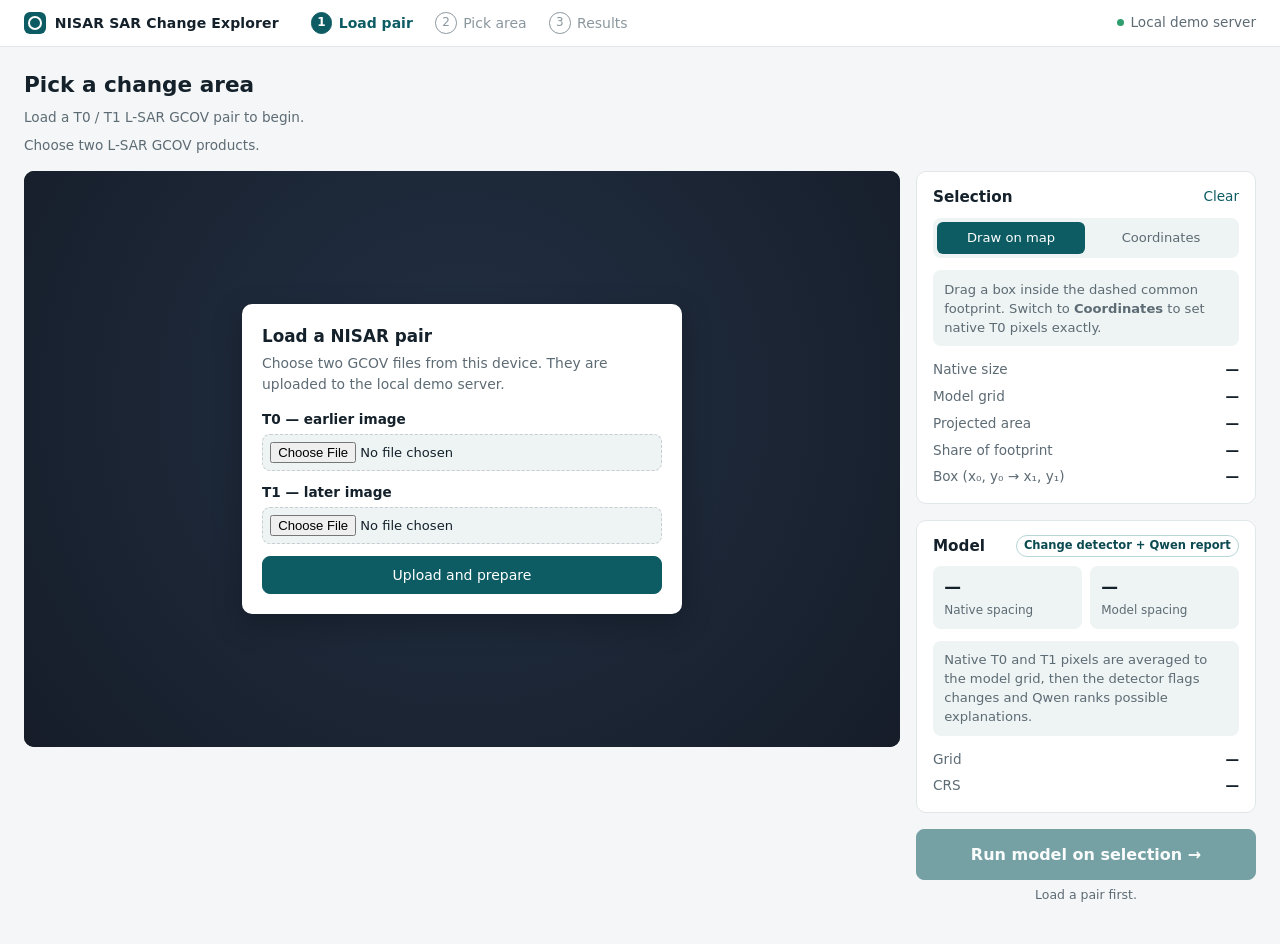
==== commit 18c20811: "add pick and result integration" ====
--- a/index.html
+++ b/index.html
@@ -3,278 +3,10 @@
 <meta charset="utf-8">
 <meta name="viewport" content="width=device-width, initial-scale=1">
 <title>NISAR SAR Change Explorer</title>
-<style>
-.results-v2 {
-  --ink: #17223b;
-  --muted: #68758a;
-  --line: #dce5e9;
-  --teal: #075b63;
-  --pale: #e5f4f5;
-  --blue: #295df0;
-  color: var(--ink);
-  background: #f7f9fa;
-  font: 14px/1.45 Inter, ui-sans-serif, system-ui, sans-serif;
-  min-height: 100dvh;
-  margin: -8px;
-}
-.results-v2 *, .results-v2 *::before, .results-v2 *::after { box-sizing: border-box; }
-.results-v2 button, .results-v2 a { font: inherit; }
-.results-v2 button { cursor: pointer; }
-.results-v2 button:focus-visible, .results-v2 a:focus-visible { outline: 3px solid #3689c9; outline-offset: 3px; }
-.results-v2 [hidden] { display: none !important; }
-.results-appbar { height: 66px; padding: 0 max(24px, calc((100vw - 1480px)/2)); background: white; border-bottom: 1px solid var(--line); display: flex; align-items: center; gap: 36px; }
-.results-brand { display: flex; align-items: center; gap: 10px; white-space: nowrap; font-weight: 750; font-size: 17px; letter-spacing: -.035em; }
-.results-brand-mark { width: 18px; height: 18px; border: 3px solid #187d8b; transform: rotate(45deg); display: inline-block; position: relative; }
-.results-brand-mark::after { content: ""; position: absolute; inset: 3px; border: 2px solid #187d8b; }
-.results-nav { align-self: stretch; display: flex; align-items: stretch; gap: 8px; }
-.results-nav span { min-width: 85px; display: grid; place-items: center; color: #526176; border-bottom: 3px solid transparent; }
-.results-nav .active { color: var(--teal); border-color: var(--teal); font-weight: 700; }
-.results-appbar-end { margin-left: auto; display: flex; gap: 24px; color: #778397; font-size: 12px; }
-.results-shell { max-width: 1480px; margin: auto; padding: 22px 28px 42px; }
-.results-crumb { color: #8994a3; font-size: 12px; margin-bottom: 10px; }
-.results-hero { display: flex; align-items: center; gap: 20px; flex-wrap: wrap; }
-.results-hero h2 { font-size: clamp(22px, 2vw, 31px); line-height: 1.2; letter-spacing: -.035em; margin: 0; }
-.results-badge { background: #d9f5ed; color: #087063; font-size: 11px; font-weight: 700; padding: 5px 12px; border-radius: 4px; }
-.results-sample { margin-left: auto; background: #f0f3f7; color: #59687b; font-size: 10px; letter-spacing: .05em; font-weight: 700; padding: 6px 11px; border-radius: 3px; }
-.results-meta { color: var(--muted); display: flex; flex-wrap: wrap; gap: 8px; margin: 8px 0 18px; font-size: 12px; }
-.results-meta span + span::before { content: "·"; margin-right: 8px; }
-.results-grid { display: grid; grid-template-columns: minmax(0, 1.95fr) minmax(290px, 1fr); gap: 18px; }
-.results-map-card { height: 570px; min-height: 400px; border-radius: 10px; background: #364b51; position: relative; overflow: hidden; box-shadow: 0 1px 3px #17223b25; }
-.results-map-card canvas { width: 100%; height: 100%; display: block; cursor: grab; touch-action: none; }
-.results-map-card canvas.panning { cursor: grabbing; }
-.results-map-toolbar { position: absolute; top: 14px; left: 14px; z-index: 2; display: flex; background: white; padding: 3px; border-radius: 5px; box-shadow: 0 1px 5px #10262c50; }
-.results-map-toolbar button { border: 0; color: #35465a; background: transparent; padding: 8px 13px; border-radius: 4px; font-size: 12px; white-space: nowrap; }
-.results-map-toolbar button[aria-pressed="true"] { background: var(--teal); color: white; font-weight: 700; }
-.results-zoom { position: absolute; top: 70px; left: 14px; z-index: 2; display: grid; background: white; border-radius: 5px; box-shadow: 0 1px 5px #10262c50; overflow: hidden; }
-.results-zoom button { width: 36px; height: 36px; border: 0; border-bottom: 1px solid var(--line); background: white; color: #32465c; font-size: 20px; line-height: 1; }
-.results-zoom button:last-child { border-bottom: 0; font-size: 17px; }
-.results-map-status { position: absolute; inset: 0; display: grid; place-items: center; color: #f6fbfd; text-align: center; pointer-events: none; padding: 80px; }
-.results-map-label { position: absolute; top: 18px; right: 15px; color: #e4eef0; background: #243c43ba; border-radius: 3px; font-size: 10px; letter-spacing: .04em; padding: 6px 8px; }
-.results-map-legend { position: absolute; bottom: 17px; left: 15px; background: white; padding: 11px 13px; border-radius: 5px; box-shadow: 0 1px 5px #10262c50; display: grid; gap: 5px; font-size: 11px; color: #34425a; }
-.results-map-legend span { display: flex; align-items: center; gap: 8px; }
-.results-map-legend i { width: 13px; height: 13px; border-radius: 2px; display: inline-block; background: var(--blue); }
-.results-map-legend i.baseline { background: #83a9df; }
-.results-map-legend i.unmarked { background: #43565d; }
-.results-map-foot { position: absolute; bottom: 17px; right: 15px; display: flex; align-items: center; gap: 8px; }
-.results-map-foot span, .results-map-foot a { background: #f8fcfded; color: #586779; padding: 5px 8px; border-radius: 3px; font-size: 10px; text-decoration: none; }
-.results-sidebar { display: grid; grid-template-rows: auto 1fr; gap: 18px; min-width: 0; }
-.results-card { background: white; border: 1px solid var(--line); border-radius: 10px; padding: 18px; min-width: 0; }
-.results-card h3 { font-size: 17px; letter-spacing: -.015em; margin: 0 0 14px; }
-.results-kpi { background: var(--pale); border-radius: 6px; padding: 12px 15px; }
-.results-kpi strong { display: block; font-size: clamp(30px, 3vw, 43px); letter-spacing: -.045em; line-height: 1.12; }
-.results-kpi span { font-size: 12px; color: #354f5c; font-weight: 600; }
-.results-metrics { display: grid; grid-template-columns: 1fr 1fr; gap: 12px; margin-top: 16px; }
-.results-metric { min-width: 0; }
-.results-metric strong { display: flex; align-items: center; gap: 7px; font-size: 20px; line-height: 1.2; }
-.results-metric strong::before { content: ""; width: 13px; height: 13px; flex: none; background: var(--blue); border-radius: 2px; }
-.results-metric.score strong::before { background: var(--teal); }
-.results-metric span { color: var(--muted); font-size: 11px; }
-.results-split-labels { display: flex; justify-content: space-between; color: #4f5e70; font-size: 10px; margin: 14px 0 4px; }
-.results-split { height: 11px; border-radius: 10px; background: #e9edf4; overflow: hidden; }
-.results-split span { display: block; height: 100%; min-width: 2px; background: var(--blue); border-radius: inherit; }
-.results-caveat { font-size: 11px; color: #8792a1; margin: 7px 0 0; }
-.results-pattern-head { display: flex; align-items: baseline; justify-content: space-between; gap: 8px; }
-.results-pattern-head b { background: #e9f5f7; color: var(--teal); font-size: 10px; padding: 4px 7px; border-radius: 3px; }
-.results-pattern { background: #f3f7f9; padding: 12px 13px; border-radius: 5px; color: #34455b; font-size: 12px; white-space: pre-wrap; margin: 2px 0 12px; }
-.results-pattern-note { color: #8792a1; font-size: 11px; margin: 0; }
-.results-science { margin-top: 18px; background: white; border: 1px solid var(--line); border-radius: 10px; padding: 17px 18px 20px; }
-.results-science-head { display: flex; align-items: center; gap: 12px; flex-wrap: wrap; margin-bottom: 15px; }
-.results-science h3 { font-size: 19px; margin: 0 auto 0 0; }
-.results-outline, .results-primary { border: 1px solid #7ab7b9; background: white; color: var(--teal); padding: 8px 12px; border-radius: 5px; font-size: 12px !important; font-weight: 700 !important; text-decoration: none; }
-.results-primary { background: var(--teal); color: white; border-color: var(--teal); }
-.results-detail-grid { display: grid; grid-template-columns: repeat(3, minmax(0,1fr)); gap: 17px; }
-.results-detail { display: flex; align-items: center; gap: 13px; min-width: 0; background: #f6f8fb; border: 1px solid #e3e8ee; border-radius: 5px; padding: 11px 13px; }
-.results-detail-icon { flex: none; color: var(--teal); font-size: 20px; }
-.results-detail span:not(.results-detail-icon) { display: block; color: #8390a1; font-size: 11px; }
-.results-detail strong { display: block; font-size: 12px; overflow-wrap: anywhere; }
-.results-report-dialog { border: 1px solid var(--line); border-radius: 12px; padding: 0; color: var(--ink); width: min(850px, calc(100vw - 30px)); max-height: 85dvh; box-shadow: 0 20px 80px #091d3055; }
-.results-report-dialog::backdrop { background: #12272db0; }
-.results-report-head { position: sticky; top: 0; background: white; padding: 18px 22px; display: flex; justify-content: space-between; align-items: center; border-bottom: 1px solid var(--line); }
-.results-report-head h3 { margin: 0; }
-.results-report-head button { border: 0; background: transparent; font-size: 25px; }
-.results-report-body { padding: 20px 24px 28px; max-height: calc(85dvh - 70px); overflow: auto; line-height: 1.55; }
-.results-report-body h4 { margin: 20px 0 5px; }
-.results-report-body pre { white-space: pre-wrap; overflow-wrap: anywhere; }
-@media (max-width: 900px) {
-  .results-grid { grid-template-columns: 1fr; }
-  .results-map-card { height: min(65vw, 550px); }
-  .results-sidebar { grid-template-columns: 1fr 1fr; grid-template-rows: auto; }
-  .results-appbar-end { display: none; }
-}
-@media (max-width: 650px) {
-  .results-appbar { height: 58px; gap: 12px; padding: 0 15px; }
-  .results-brand { font-size: 13px; }
-  .results-nav { gap: 0; margin-left: auto; }
-  .results-nav span { min-width: 53px; font-size: 12px; }
-  .results-shell { padding: 18px 14px 30px; }
-  .results-sample { margin-left: 0; }
-  .results-map-card { height: 430px; }
-  .results-map-toolbar button { padding: 7px 9px; }
-  .results-sidebar, .results-detail-grid { grid-template-columns: 1fr; }
-  .results-map-foot a { display: none; }
-}
-</style>
-<style>
-  :root {
-    --bg: #f4f6f7; --card: #fff; --line: #e1e6e8; --soft: #eef3f3;
-    --ink: #14212b; --muted: #5d6b74; --faint: #8b979e;
-    --teal: #0d5c63; --teal-ink: #0a4a50; --teal-soft: #e3f0f0;
-    --map: #161d29; --amber: #ffc81e; --warn: #9a5b00; --warn-soft: #fdf4e3;
-    --radius: 10px;
-  }
-  * { box-sizing: border-box; }
-  [hidden] { display: none !important; }
-  body { margin: 0; background: var(--bg); color: var(--ink); font: 14px/1.45 system-ui, -apple-system, "Segoe UI", sans-serif; }
-  button, input, select { font: inherit; color: inherit; }
-  h1, h2, h3, h4 { margin: 0; }
-
-  /* Top bar */
-  .topbar { display: flex; align-items: center; gap: 2rem; padding: .75rem 1.5rem; background: var(--card); border-bottom: 1px solid var(--line); }
-  .brand { display: flex; align-items: center; gap: .55rem; font-weight: 700; letter-spacing: .01em; }
-  .brand-mark { width: 22px; height: 22px; border-radius: 6px; background: var(--teal); display: grid; place-items: center; }
-  .brand-mark::after { content: ""; width: 10px; height: 10px; border: 2px solid #fff; border-radius: 50%; }
-  .steps { display: flex; gap: 1.4rem; list-style: none; margin: 0; padding: 0; color: var(--faint); }
-  .steps li { display: flex; align-items: center; gap: .4rem; }
-  .steps li span { width: 1.35rem; height: 1.35rem; border-radius: 50%; border: 1px solid currentColor; display: grid; place-items: center; font-size: .75rem; }
-  .steps li.done { color: var(--muted); }
-  .steps li.active { color: var(--teal); font-weight: 600; }
-  .steps li.active span { background: var(--teal); border-color: var(--teal); color: #fff; }
-  .topbar .spacer { flex: 1; }
-  .server-state { color: var(--muted); font-size: .85rem; display: flex; align-items: center; gap: .4rem; }
-  .server-state::before { content: ""; width: 7px; height: 7px; border-radius: 50%; background: #2f9e6e; }
-
-  main { max-width: 1440px; margin: 0 auto; padding: 1.4rem 1.5rem 2.5rem; }
-
-  /* Page header */
-  .page-head { display: flex; align-items: flex-start; justify-content: space-between; gap: 1rem; flex-wrap: wrap; margin-bottom: 1rem; }
-  .page-head h1 { font-size: 1.35rem; display: flex; align-items: baseline; gap: .6rem; flex-wrap: wrap; }
-  .tag { font-size: .78rem; font-weight: 500; color: var(--teal-ink); background: var(--teal-soft); padding: .12rem .5rem; border-radius: 99px; }
-  .chips { display: flex; flex-wrap: wrap; gap: .4rem 1.1rem; margin-top: .45rem; color: var(--muted); font-size: .85rem; }
-  .chips b { color: var(--ink); font-weight: 600; }
-  #status { margin: .5rem 0 0; color: var(--muted); font-size: .85rem; }
-  .btn { display: inline-flex; align-items: center; justify-content: center; gap: .4rem; padding: .5rem .9rem; border-radius: 8px; border: 1px solid var(--line); background: var(--card); cursor: pointer; font-weight: 500; }
-  .btn:hover:not(:disabled) { border-color: #c5ced2; }
-  .btn:disabled { opacity: .55; cursor: default; }
-  .btn-primary { background: var(--teal); border-color: var(--teal); color: #fff; }
-  .btn-primary:hover:not(:disabled) { background: var(--teal-ink); border-color: var(--teal-ink); }
-  .link { background: none; border: 0; padding: 0; color: var(--teal); cursor: pointer; font-weight: 500; font-size: .85rem; }
-
-  /* Layout */
-  .layout { display: grid; grid-template-columns: minmax(0, 1fr) 340px; gap: 1rem; align-items: start; }
-  .main-col { display: grid; gap: 1rem; min-width: 0; }
-  .card { background: var(--card); border: 1px solid var(--line); border-radius: var(--radius); }
-  .card-head { display: flex; align-items: center; justify-content: space-between; gap: .5rem; padding: .85rem 1rem .6rem; }
-  .card-head h2 { font-size: .95rem; }
-  .card-body { padding: 0 1rem 1rem; }
-
-  /* Map */
-  .map { position: relative; border-radius: var(--radius); overflow: hidden; background: var(--map); height: clamp(360px, 64vh, 780px); }
-  #preview { display: block; width: 100%; height: 100%; touch-action: none; cursor: crosshair; }
-  #preview.panning { cursor: grabbing; }
-  .map-ui { position: absolute; display: flex; gap: .4rem; align-items: center; }
-  .map-toolbar { top: .75rem; left: .75rem; right: .75rem; flex-wrap: wrap; pointer-events: none; }
-  .map-toolbar > * { pointer-events: auto; }
-  .seg { display: inline-flex; padding: 3px; gap: 2px; background: var(--card); border-radius: 8px; border: 1px solid var(--line); }
-  .seg button { border: 0; background: none; padding: .3rem .7rem; border-radius: 6px; cursor: pointer; font-size: .82rem; color: var(--muted); font-weight: 500; }
-  .seg button[aria-pressed="true"] { background: var(--teal); color: #fff; }
-  .map-hint { margin-left: auto; color: #c9d2db; font-size: .78rem; background: rgba(15,20,30,.65); padding: .3rem .6rem; border-radius: 6px; }
-  .map-hint kbd { font: inherit; font-weight: 600; color: #fff; }
-  .zoom { top: 3.6rem; left: .75rem; flex-direction: column; gap: 0; background: var(--card); border-radius: 8px; border: 1px solid var(--line); overflow: hidden; }
-  .zoom button { width: 32px; height: 32px; border: 0; background: none; cursor: pointer; font-size: 1.05rem; line-height: 1; }
-  .zoom button + button { border-top: 1px solid var(--line); }
-  .zoom button:hover { background: var(--soft); }
-  .legend { left: .75rem; bottom: .75rem; flex-direction: column; align-items: flex-start; gap: .3rem; background: var(--card); border-radius: 8px; padding: .55rem .7rem; font-size: .78rem; color: var(--muted); }
-  .legend div { display: flex; align-items: center; gap: .45rem; }
-  .sw { width: 18px; height: 11px; border-radius: 2px; flex: none; }
-  .sw-foot { border: 1.5px dashed #556270; }
-  .sw-sel { border: 1.5px solid var(--amber); background: rgba(255,200,30,.25); }
-  .sw-rg { background: linear-gradient(90deg, #d8423a, #c9b23a, #3fbf5a); }
-  .sw-hh { background: linear-gradient(90deg, #111, #eee); }
-  .readout { right: .75rem; bottom: .75rem; background: var(--card); border-radius: 8px; padding: .45rem .7rem; font: .78rem/1.4 ui-monospace, "Cascadia Mono", Consolas, monospace; color: var(--muted); }
-  .readout b { color: var(--ink); font-weight: 600; }
-
-  /* Empty / upload state */
-  .map-empty { position: absolute; inset: 0; display: grid; place-items: center; padding: 1.5rem; background: radial-gradient(circle at 50% 40%, #223044, var(--map)); }
-  #upload { width: min(100%, 440px); background: var(--card); border-radius: var(--radius); padding: 1.25rem; box-shadow: 0 10px 30px rgba(0,0,0,.25); }
-  #upload h2 { font-size: 1.05rem; }
-  #upload p { margin: .3rem 0 1rem; color: var(--muted); font-size: .87rem; }
-  .file { display: block; margin-bottom: .75rem; }
-  .file span { display: block; font-weight: 600; font-size: .85rem; margin-bottom: .25rem; }
-  .file input { width: 100%; padding: .45rem; border: 1px dashed #c5ced2; border-radius: 8px; background: var(--soft); font-size: .82rem; }
-  #upload .actions { display: flex; gap: .5rem; margin-top: .4rem; }
-  #upload .actions .btn-primary { flex: 1; }
-  #uploadProgress { margin-top: .8rem; font-size: .82rem; color: var(--muted); }
-  #uploadProgress progress { width: 100%; height: 8px; accent-color: var(--teal); }
-
-  /* Pair details */
-  .pair-grid { display: grid; grid-template-columns: repeat(3, minmax(0,1fr)); gap: .75rem; }
-  .pair-col { background: var(--soft); border-radius: 8px; padding: .7rem .8rem; min-width: 0; }
-  .pair-col h3 { font-size: .78rem; text-transform: uppercase; letter-spacing: .05em; color: var(--muted); display: flex; align-items: center; gap: .4rem; }
-  .dot { width: 8px; height: 8px; border-radius: 50%; }
-  .pair-col .big { font-weight: 600; margin: .3rem 0 .15rem; overflow-wrap: anywhere; }
-  .pair-col .small { color: var(--muted); font-size: .8rem; overflow-wrap: anywhere; }
-  #warnings { margin: .75rem 0 0; padding: 0; list-style: none; display: grid; gap: .35rem; }
-  #warnings li { background: var(--warn-soft); color: var(--warn); border-radius: 6px; padding: .4rem .65rem; font-size: .82rem; }
-  #warnings li.ok { background: var(--teal-soft); color: var(--teal-ink); }
-
-  /* Sidebar */
-  #infer { display: grid; gap: 1rem; position: sticky; top: 1rem; }
-  .side-seg { display: grid; grid-template-columns: 1fr 1fr; width: 100%; background: var(--soft); border-color: transparent; }
-  .side-seg button { padding: .42rem; }
-  .callout { margin-top: .75rem; background: var(--soft); border-radius: 8px; padding: .6rem .7rem; font-size: .82rem; color: var(--muted); }
-  .coords { display: grid; grid-template-columns: 1fr 1fr; gap: .5rem; margin-top: .75rem; }
-  .coords label { font-size: .75rem; color: var(--muted); }
-  .coords input { display: block; width: 100%; margin-top: .15rem; padding: .4rem .5rem; border: 1px solid var(--line); border-radius: 6px; font-variant-numeric: tabular-nums; }
-  .coords input:focus { outline: 2px solid var(--teal-soft); border-color: var(--teal); }
-  .kv { margin: .85rem 0 0; display: grid; gap: .45rem; }
-  .kv div { display: flex; justify-content: space-between; gap: 1rem; font-size: .85rem; }
-  .kv dt { color: var(--muted); }
-  .kv dd { margin: 0; font-weight: 600; font-variant-numeric: tabular-nums; text-align: right; }
-  .tiles { display: grid; grid-template-columns: 1fr 1fr; gap: .5rem; }
-  .tile { background: var(--soft); border-radius: 8px; padding: .55rem .7rem; }
-  .tile b { display: block; font-size: 1.05rem; font-variant-numeric: tabular-nums; }
-  .tile span { font-size: .75rem; color: var(--muted); }
-  .pill { font-size: .72rem; font-weight: 600; color: var(--teal-ink); border: 1px solid #b9d6d7; padding: .1rem .45rem; border-radius: 99px; }
-  .run { display: grid; gap: .4rem; }
-  .run .btn { padding: .8rem 1rem; font-size: 1rem; font-weight: 600; }
-  .run p { margin: 0; text-align: center; font-size: .78rem; color: var(--muted); }
-
-  /* Results */
-  #results { margin-top: 1.25rem; padding: 1.25rem 1.4rem; }
-  #results h2 { font-size: 1.15rem; margin-bottom: .4rem; }
-  #area { color: var(--muted); font-size: .85rem; margin: 0 0 .4rem; }
-  #label { font-size: 1.05rem; font-weight: 600; margin: 0 0 .9rem; }
-  #openViewer { text-decoration: none; }
-  #report { max-width: 78ch; line-height: 1.55; }
-  #report h3 { margin: 1.2rem 0 .4rem; font-size: 1rem; }
-  #report h4 { margin: .9rem 0 .2rem; font-size: .92rem; }
-  #report p { margin: .2rem 0; }
-  #interpretation { border-left: 3px solid var(--teal); padding-left: 1rem; margin: 1.4rem 0; }
-  #interpretationNote { color: var(--muted); font-size: .85rem; }
-  #results details { margin: 1rem 0; }
-  #results summary { cursor: pointer; font-weight: 600; }
-  #results pre { white-space: pre-wrap; overflow-wrap: anywhere; max-width: 95ch; font-size: .8rem; background: var(--soft); padding: .75rem; border-radius: 8px; }
-  .decoder-panels { display: grid; grid-template-columns: repeat(auto-fit,minmax(min(100%, 180px),1fr)); gap: 1rem; max-width: 52rem; }
-  .decoder-panels figure { margin: 0; }
-  .decoder-panels figcaption { margin-top: .35rem; font: .9rem/1.4 system-ui; }
-  .decoder-raster { display: block; position: relative; max-width: 256px; }
-  .decoder-raster img { width: 100%; height: auto; display: block; }
-  .decoder-window { position: absolute; box-sizing: border-box; border: 2px solid white; outline: 1px solid #161616; pointer-events: none; }
-  .decoder-window span { background: #161616; color: white; padding: 0 .25rem; font: .8rem system-ui; }
-  .decoder-panels.hide-windows .decoder-window { display: none; }
-
-  @media (max-width: 1000px) {
-    .layout { grid-template-columns: 1fr; }
-    #infer { position: static; }
-  }
-  @media (max-width: 640px) {
-    .topbar { flex-wrap: wrap; gap: .6rem 1.2rem; padding: .7rem 1rem; }
-    main { padding: 1rem; }
-    .pair-grid { grid-template-columns: 1fr; }
-    .map-hint { display: none; }
-  }
-</style>
-
+<link rel="stylesheet" href="/pick.css">
+<link rel="stylesheet" href="/results.css">
+
+<div id="pickPage">
 <header class="topbar">
   <div class="brand"><span class="brand-mark" aria-hidden="true"></span>NISAR SAR Change Explorer</div>
   <ol class="steps" id="steps">
@@ -293,31 +25,131 @@
       <div class="chips" id="chips"><span>Load a T0 / T1 L-SAR GCOV pair to begin.</span></div>
       <p id="status" role="status" aria-live="polite">Choose two L-SAR GCOV products.</p>
     </div>
-  </fieldset>
-</form>
-<p id="status" role="status" aria-live="polite">Choose two L-SAR GCOV products.</p>
-<section id="select" hidden>
-  <p>Drag a box inside the white common footprint. For exact selection, edit the native T0 pixel coordinates below.</p>
-  <p><strong>Ctrl + mouse wheel</strong> to zoom. Drag with the middle mouse button to pan.</p>
-  <p><label for="previewMode">Preview:</label>
-    <select id="previewMode">
-      <option value="rg">HH red / HV green</option>
-      <option value="hh">HH grayscale</option>
-    </select></p>
-  <canvas id="preview" aria-label="T0 radar preview"></canvas>
-  <form id="infer">
-    <p><label>Left <input id="left" type="number" step="1" required></label>
-       <label>Top <input id="top" type="number" step="1" required></label>
-       <label>Right <input id="right" type="number" step="1" required></label>
-       <label>Bottom <input id="bottom" type="number" step="1" required></label></p>
-    <button>Run model on selection</button>
-  </form>
-  <pre id="pairInfo"></pre>
-</section>
+    <button class="btn" id="newPair" type="button" hidden>Load new pair</button>
+  </div>
+
+  <div class="layout">
+    <div class="main-col">
+      <div class="map">
+        <canvas id="preview" aria-label="T0 radar preview"></canvas>
+        <div id="mapUi" hidden>
+          <div class="map-ui map-toolbar">
+            <div class="seg" role="group" aria-label="Preview">
+              <button type="button" data-mode="rg" aria-pressed="true">HH / HV colour</button>
+              <button type="button" data-mode="hh" aria-pressed="false">HH grayscale</button>
+            </div>
+            <div class="map-hint">Drag to select · <kbd>Ctrl</kbd> + wheel to zoom · middle-drag to pan</div>
+          </div>
+          <div class="map-ui zoom">
+            <button type="button" id="zoomIn" aria-label="Zoom in">+</button>
+            <button type="button" id="zoomOut" aria-label="Zoom out">−</button>
+            <button type="button" id="zoomFit" aria-label="Fit to view">⤢</button>
+          </div>
+          <div class="map-ui legend">
+            <div><span class="sw sw-foot"></span>Common T0 ∩ T1 footprint</div>
+            <div><span class="sw sw-sel"></span>Selection</div>
+            <div id="legendRamp"><span class="sw sw-rg"></span>HH red · HV green</div>
+          </div>
+          <div class="map-ui readout" id="readout">Cursor <b>—</b></div>
+        </div>
+        <div class="map-empty" id="uploadPanel">
+          <form id="upload">
+            <h2>Load a NISAR pair</h2>
+            <p>Choose two GCOV files from this device. They are uploaded to the local demo server.</p>
+            <label class="file"><span>T0 — earlier image</span>
+              <input id="t0" name="t0" type="file" accept=".h5,.hdf5" required></label>
+            <label class="file"><span>T1 — later image</span>
+              <input id="t1" name="t1" type="file" accept=".h5,.hdf5" required></label>
+            <div class="actions">
+              <button class="btn btn-primary" type="submit">Upload and prepare</button>
+              <button class="btn" type="button" id="cancelUpload" hidden>Cancel</button>
+            </div>
+            <div id="uploadProgress" hidden>
+              <label for="transferProgress">Pair upload progress · <span id="transferPercent">0%</span></label>
+              <progress id="transferProgress" value="0" max="1"></progress>
+            </div>
+          </form>
+        </div>
+      </div>
+
+      <section class="card" id="pairCard" hidden>
+        <div class="card-head"><h2>Pair details</h2><span class="pill" id="freqPill"></span></div>
+        <div class="card-body">
+          <div class="pair-grid">
+            <div class="pair-col">
+              <h3><span class="dot" style="background:#4f7cff"></span>T0 · earlier</h3>
+              <div class="big" id="t0Date">—</div>
+              <div class="small" id="t0Meta"></div>
+            </div>
+            <div class="pair-col">
+              <h3><span class="dot" style="background:#2f9e6e"></span>T1 · later</h3>
+              <div class="big" id="t1Date">—</div>
+              <div class="small" id="t1Meta"></div>
+            </div>
+            <div class="pair-col">
+              <h3><span class="dot" style="background:var(--amber)"></span>Common footprint</h3>
+              <div class="big" id="overlapSize">—</div>
+              <div class="small" id="overlapMeta"></div>
+            </div>
+          </div>
+          <ul id="warnings"></ul>
+        </div>
+      </section>
+    </div>
+
+    <form id="infer">
+      <section class="card">
+        <div class="card-head"><h2>Selection</h2><button type="button" class="link" id="clearBox">Clear</button></div>
+        <div class="card-body">
+          <div class="seg side-seg" role="group" aria-label="Selection method">
+            <button type="button" data-method="draw" aria-pressed="true">Draw on map</button>
+            <button type="button" data-method="coords" aria-pressed="false">Coordinates</button>
+          </div>
+          <div class="callout" id="drawHint">Drag a box inside the dashed common footprint. Switch to <b>Coordinates</b> to set native T0 pixels exactly.</div>
+          <div class="coords" id="coords" hidden>
+            <label>Left (x₀)<input id="left" type="number" step="1" required></label>
+            <label>Top (y₀)<input id="top" type="number" step="1" required></label>
+            <label>Right (x₁)<input id="right" type="number" step="1" required></label>
+            <label>Bottom (y₁)<input id="bottom" type="number" step="1" required></label>
+          </div>
+          <dl class="kv">
+            <div><dt>Native size</dt><dd id="selPx">—</dd></div>
+            <div><dt>Model grid</dt><dd id="selCells">—</dd></div>
+            <div><dt>Projected area</dt><dd id="selArea">—</dd></div>
+            <div><dt>Share of footprint</dt><dd id="selShare">—</dd></div>
+            <div><dt>Box (x₀, y₀ → x₁, y₁)</dt><dd id="selBox">—</dd></div>
+          </dl>
+        </div>
+      </section>
+
+      <section class="card">
+        <div class="card-head"><h2>Model</h2><span class="pill">Change detector + Qwen report</span></div>
+        <div class="card-body">
+          <div class="tiles">
+            <div class="tile"><b id="nativeSpacing">—</b><span>Native spacing</span></div>
+            <div class="tile"><b id="modelSpacing">—</b><span>Model spacing</span></div>
+          </div>
+          <div class="callout">Native T0 and T1 pixels are averaged to the model grid, then the detector flags changes and Qwen ranks possible explanations.</div>
+          <dl class="kv">
+            <div><dt>Grid</dt><dd id="gridSize">—</dd></div>
+            <div><dt>CRS</dt><dd id="crs">—</dd></div>
+          </dl>
+        </div>
+      </section>
+
+      <div class="run">
+        <button class="btn btn-primary" id="runBtn">Run model on selection →</button>
+        <p id="runNote">Draw a selection to enable the model run.</p>
+      </div>
+    </form>
+  </div>
+
+</main>
+</div>
 <section id="results" class="results-v2" hidden aria-label="Change detection results">
   <header class="results-appbar">
     <div class="results-brand"><span class="results-brand-mark" aria-hidden="true"></span>SAR Change Explorer</div>
-    <nav class="results-nav" aria-label="Analysis steps"><span>Pick</span><span>Change</span><span class="active" aria-current="page">Results</span></nav>
+    <nav class="results-nav" aria-label="Analysis steps"><button id="resultsBackToPick" type="button">Pick</button><span>Change</span><span class="active" aria-current="page">Results</span></nav>
     <div class="results-appbar-end"><span>Help</span><span>Account</span></div>
   </header>
   <div class="results-shell">
@@ -368,775 +200,8 @@
     </div>
   </dialog>
 </section>
-    <button class="btn" id="newPair" type="button" hidden>Load new pair</button>
-  </div>
-
-  <div class="layout">
-    <div class="main-col">
-      <div class="map">
-        <canvas id="preview" aria-label="T0 radar preview"></canvas>
-        <div id="mapUi" hidden>
-          <div class="map-ui map-toolbar">
-            <div class="seg" role="group" aria-label="Preview">
-              <button type="button" data-mode="rg" aria-pressed="true">HH / HV colour</button>
-              <button type="button" data-mode="hh" aria-pressed="false">HH grayscale</button>
-            </div>
-            <div class="map-hint">Drag to select · <kbd>Ctrl</kbd> + wheel to zoom · middle-drag to pan</div>
-          </div>
-          <div class="map-ui zoom">
-            <button type="button" id="zoomIn" aria-label="Zoom in">+</button>
-            <button type="button" id="zoomOut" aria-label="Zoom out">−</button>
-            <button type="button" id="zoomFit" aria-label="Fit to view">⤢</button>
-          </div>
-          <div class="map-ui legend">
-            <div><span class="sw sw-foot"></span>Common T0 ∩ T1 footprint</div>
-            <div><span class="sw sw-sel"></span>Selection</div>
-            <div id="legendRamp"><span class="sw sw-rg"></span>HH red · HV green</div>
-          </div>
-          <div class="map-ui readout" id="readout">Cursor <b>—</b></div>
-        </div>
-        <div class="map-empty" id="uploadPanel">
-          <form id="upload">
-            <h2>Load a NISAR pair</h2>
-            <p>Choose two GCOV files from this device. They are uploaded to the local demo server.</p>
-            <label class="file"><span>T0 — earlier image</span>
-              <input id="t0" name="t0" type="file" accept=".h5,.hdf5" required></label>
-            <label class="file"><span>T1 — later image</span>
-              <input id="t1" name="t1" type="file" accept=".h5,.hdf5" required></label>
-            <div class="actions">
-              <button class="btn btn-primary" type="submit">Upload and prepare</button>
-              <button class="btn" type="button" id="cancelUpload" hidden>Cancel</button>
-            </div>
-            <div id="uploadProgress" hidden>
-              <label for="transferProgress">Pair upload progress · <span id="transferPercent">0%</span></label>
-              <progress id="transferProgress" value="0" max="1"></progress>
-            </div>
-          </form>
-        </div>
-      </div>
-
-      <section class="card" id="pairCard" hidden>
-        <div class="card-head"><h2>Pair details</h2><span class="pill" id="freqPill"></span></div>
-        <div class="card-body">
-          <div class="pair-grid">
-            <div class="pair-col">
-              <h3><span class="dot" style="background:#4f7cff"></span>T0 · earlier</h3>
-              <div class="big" id="t0Date">—</div>
-              <div class="small" id="t0Meta"></div>
-            </div>
-            <div class="pair-col">
-              <h3><span class="dot" style="background:#2f9e6e"></span>T1 · later</h3>
-              <div class="big" id="t1Date">—</div>
-              <div class="small" id="t1Meta"></div>
-            </div>
-            <div class="pair-col">
-              <h3><span class="dot" style="background:var(--amber)"></span>Common footprint</h3>
-              <div class="big" id="overlapSize">—</div>
-              <div class="small" id="overlapMeta"></div>
-            </div>
-          </div>
-          <ul id="warnings"></ul>
-        </div>
-      </section>
-    </div>
-
-    <form id="infer">
-      <section class="card">
-        <div class="card-head"><h2>Selection</h2><button type="button" class="link" id="clearBox">Clear</button></div>
-        <div class="card-body">
-          <div class="seg side-seg" role="group" aria-label="Selection method">
-            <button type="button" data-method="draw" aria-pressed="true">Draw on map</button>
-            <button type="button" data-method="coords" aria-pressed="false">Coordinates</button>
-          </div>
-          <div class="callout" id="drawHint">Drag a box inside the dashed common footprint. Switch to <b>Coordinates</b> to set native T0 pixels exactly.</div>
-          <div class="coords" id="coords" hidden>
-            <label>Left (x₀)<input id="left" type="number" step="1" required></label>
-            <label>Top (y₀)<input id="top" type="number" step="1" required></label>
-            <label>Right (x₁)<input id="right" type="number" step="1" required></label>
-            <label>Bottom (y₁)<input id="bottom" type="number" step="1" required></label>
-          </div>
-          <dl class="kv">
-            <div><dt>Native size</dt><dd id="selPx">—</dd></div>
-            <div><dt>Model grid</dt><dd id="selCells">—</dd></div>
-            <div><dt>Projected area</dt><dd id="selArea">—</dd></div>
-            <div><dt>Share of footprint</dt><dd id="selShare">—</dd></div>
-            <div><dt>Box (x₀, y₀ → x₁, y₁)</dt><dd id="selBox">—</dd></div>
-          </dl>
-        </div>
-      </section>
-
-      <section class="card">
-        <div class="card-head"><h2>Model</h2><span class="pill">Change detector + Qwen report</span></div>
-        <div class="card-body">
-          <div class="tiles">
-            <div class="tile"><b id="nativeSpacing">—</b><span>Native spacing</span></div>
-            <div class="tile"><b id="modelSpacing">—</b><span>Model spacing</span></div>
-          </div>
-          <div class="callout">Native T0 and T1 pixels are averaged to the model grid, then the detector flags changes and Qwen ranks possible explanations.</div>
-          <dl class="kv">
-            <div><dt>Grid</dt><dd id="gridSize">—</dd></div>
-            <div><dt>CRS</dt><dd id="crs">—</dd></div>
-          </dl>
-        </div>
-      </section>
-
-      <div class="run">
-        <button class="btn btn-primary" id="runBtn">Run model on selection →</button>
-        <p id="runNote">Draw a selection to enable the model run.</p>
-      </div>
-    </form>
-  </div>
-
-  <section id="results" class="card" hidden>
-    <h2>Selected area</h2>
-    <p id="area"></p>
-    <p id="label"></p>
-    <p><a id="openViewer" class="btn btn-primary" target="_blank" rel="noopener">Open image viewer ↗</a></p>
-    <details id="decoderInputs" hidden>
-      <summary>Inspect decoder inputs</summary>
-      <div id="decoderBody"></div>
-    </details>
-    <div id="report">
-      <section id="interpretation">
-        <h3>What might explain the change?</h3>
-        <div id="hypotheses"></div>
-        <p id="interpretationNote"></p>
-      </section>
-      <h3>Measured report</h3>
-      <div id="reportSections"></div>
-    </div>
-    <details><summary>Metadata and measurements</summary><pre id="details"></pre></details>
-  </section>
-</main>
 
 <script src="/zoom.js"></script>
-<script>
-"use strict";
-
-const resultsEl = id => document.getElementById(id);
-const resultCanvas = resultsEl("resultMap");
-let resultImage = null;
-let resultMode = "change";
-let resultLoadId = 0;
-let resultData = null;
-const resultViewport = new RasterViewport(resultCanvas, ctx => {
-  if (!resultImage) return;
-  const [x, y, right, bottom] = resultViewport.visible();
-  if (right > x && bottom > y) {
-    ctx.drawImage(resultImage, x, y, right - x, bottom - y, x, y, right - x, bottom - y);
-  }
-});
-resultViewport.enableDrag(0);
-
-const resultNumber = value => Number(value || 0).toLocaleString("en-US");
-const resultArea = value => Number(value || 0).toLocaleString("en-US", {maximumFractionDigits: 2, minimumFractionDigits: 2});
-function acquisitionDate(value) {
-  if (!value) return null;
-  const date = new Date(value);
-  return Number.isNaN(date.getTime()) ? null : date;
-}
-function setResultText(id, value) { resultsEl(id).textContent = value; }
-
-async function showResultMode(mode) {
-  if (!resultData) return;
-  resultMode = mode;
-  document.querySelectorAll("[data-result-mode]").forEach(button =>
-    button.setAttribute("aria-pressed", String(button.dataset.resultMode === mode)));
-  const file = {change:"change.png",t0:"t0.png",t1:"t1.png"}[mode];
-  const url = resultData.images?.[file];
-  const label = {change:"Detector change overlay",t0:"T0 · earlier image",t1:"T1 · later image"}[mode];
-  setResultText("resultMapStatus", "Loading " + label + "…");
-  resultsEl("resultMapStatus").hidden = false;
-  if (!url) {
-    setResultText("resultMapStatus", "Image unavailable for this result.");
-    return;
-  }
-  const id = ++resultLoadId;
-  const img = new Image();
-  img.src = url;
-  try {
-    await img.decode();
-    if (id !== resultLoadId) return;
-    resultImage = img;
-    resultCanvas.setAttribute("aria-label", label);
-    resultViewport.setRaster(img.naturalWidth, img.naturalHeight);
-    resultsEl("resultMapStatus").hidden = true;
-    resultsEl("resultDownload").href = url;
-    resultsEl("resultDownload").download = file;
-  } catch {
-    if (id === resultLoadId) setResultText("resultMapStatus", "Could not load this result image.");
-  }
-}
-
-function resultZoom(factor) {
-  if (!resultViewport.width) return;
-  if (factor === 0) {
-    resultViewport.scale = resultViewport.fitScale;
-  } else {
-    resultViewport.scale = Math.max(resultViewport.fitScale, Math.min(8, resultViewport.scale * factor));
-  }
-  resultViewport.x = (resultViewport.w - resultViewport.width * resultViewport.scale) / 2;
-  resultViewport.y = (resultViewport.h - resultViewport.height * resultViewport.scale) / 2;
-  resultViewport.clamp();
-  resultViewport.invalidate();
-}
-
-function renderResultsV2(data) {
-  resultData = data;
-  const roi = data.roi || {};
-  const acq = data.acquisitions || {};
-  const start = acquisitionDate(acq.t0?.zeroDopplerStartTime);
-  const end = acquisitionDate(acq.t1?.zeroDopplerStartTime);
-  const dateFormat = new Intl.DateTimeFormat("en-GB", {day:"2-digit",month:"short",year:"numeric",timeZone:"UTC"});
-  setResultText("resultDates", start && end ? `${dateFormat.format(start)} → ${dateFormat.format(end)}` : "Acquisition dates unavailable");
-  const days = start && end ? Math.round((Date.UTC(end.getUTCFullYear(),end.getUTCMonth(),end.getUTCDate()) - Date.UTC(start.getUTCFullYear(),start.getUTCMonth(),start.getUTCDate())) / 86400000) : null;
-  setResultText("resultDays", days === null ? "Date interval unavailable" : `${days} days`);
-  setResultText("resultEpsg", roi.epsg ? `EPSG:${roi.epsg}` : "Projection unavailable");
-  setResultText("resultMapScale", `${roi.model_spacing_m ?? "—"} m grid · EPSG:${roi.epsg ?? "—"}`);
-  setResultText("resultFlaggedArea", `${resultArea(data.changed_pixels * (roi.model_spacing_m || 0) ** 2 / 1e6)} km²`);
-  const pct = data.valid_pixels ? 100 * data.changed_pixels / data.valid_pixels : 0;
-  setResultText("resultFlaggedPct", `${pct.toFixed(1)}% of valid model pixels · threshold ${data.threshold ?? "—"}`);
-  setResultText("resultFlaggedCount", resultNumber(data.changed_pixels));
-  setResultText("resultModelPct", `${pct.toFixed(1)}% flagged`);
-  setResultText("resultUnflaggedPct", `${(100-pct).toFixed(1)}% not flagged`);
-  resultsEl("resultSplitFill").style.width = `${Math.max(0,Math.min(100,pct))}%`;
-  const prediction = data.predictions?.linear;
-  const score = prediction?.scores?.[prediction.label];
-  setResultText("resultModelScore", Number.isFinite(score) ? `${(score*100).toFixed(1)}%` : "—");
-  setResultText("resultModelLabel", prediction ? `${({water_related:"Water-related change",other_change:"Other change"}[prediction.label] || prediction.label)} score` : "No classifier label");
-  setResultText("resultCoverage", `${resultArea(roi.projected_rectangle_km2)} km² · EPSG:${roi.epsg ?? "—"}`);
-  const sectors = [...(data.spatial_context?.zones || [])].filter(z => z.flagged).sort((a,b) => b.flagged-a.flagged).slice(0,3);
-  setResultText("resultSectors", sectors.length ? sectors.map(z => z.zone.replace(/\b\w/g, c => c.toUpperCase())).join(" · ") : "No flagged sectors");
-  const geo = acq.t0 || {};
-  setResultText("resultGeometry", [geo.orbitPassDirection, geo.lookDirection, geo.trackNumber == null ? null : `Track ${geo.trackNumber}`, geo.frameNumber == null ? null : `Frame ${geo.frameNumber}`].filter(Boolean).join(" · ") || "Acquisition geometry unavailable");
-  const pairs = (data.paired_sector_deltas || []).filter(row => row.flagged?.median_delta_hh_hv_db && row.unflagged?.median_delta_hh_hv_db);
-  if (pairs.length) {
-    const text = pairs.map(row => {
-      const flagged = row.flagged.median_delta_hh_hv_db;
-      const background = row.unflagged.median_delta_hh_hv_db;
-      return `${row.zone}: median HH ${flagged[0] >= 0 ? "+" : ""}${flagged[0].toFixed(2)} dB, HV ${flagged[1] >= 0 ? "+" : ""}${flagged[1].toFixed(2)} dB in flagged cells; HH ${background[0] >= 0 ? "+" : ""}${background[0].toFixed(2)} dB, HV ${background[1] >= 0 ? "+" : ""}${background[1].toFixed(2)} dB in unflagged cells.`;
-    }).join("\n");
-    setResultText("resultPattern", text);
-  } else {
-    setResultText("resultPattern", data.spatial_context?.change_map_description || "No paired sector comparison is available for this selection.");
-  }
-  setResultText("resultPatternNote", data.interpretation?.source === "visual" ? "AI interpretation is unvalidated. Blue is not a water map." : "Measured SAR values describe change, not its physical cause.");
-  resultsEl("resultViewerLink").href = data.viewer_url || "#";
-  showResultMode("change");
-}
-
-document.querySelectorAll("[data-result-mode]").forEach(button => button.addEventListener("click", () => showResultMode(button.dataset.resultMode)));
-resultsEl("resultZoomIn").addEventListener("click", () => resultZoom(1.5));
-resultsEl("resultZoomOut").addEventListener("click", () => resultZoom(1/1.5));
-resultsEl("resultZoomReset").addEventListener("click", () => resultZoom(0));
-resultsEl("resultOpenReport").addEventListener("click", () => resultsEl("resultReportDialog").showModal());
-resultsEl("resultCloseReport").addEventListener("click", () => resultsEl("resultReportDialog").close());
-resultsEl("resultReportDialog").addEventListener("click", e => { if (e.target === e.currentTarget) e.currentTarget.close(); });
-</script>
-<script>
-"use strict";
-const $ = id => document.getElementById(id);
-const preview = $("preview");
-const fields = ["left","top","right","bottom"].map($);
-let state, photo, start, pointer, busy = false, mode = "rg";
-const tiles = new Map();
-let inFlight = 0;
-const view = new RasterViewport(preview, paint);
-view.enableDrag(1);
-
-function status(message) { $("status").textContent = message; }
-function setStep(n) {
-  for (const li of $("steps").children) {
-    const s = Number(li.dataset.step);
-    li.classList.toggle("active", s === n);
-    li.classList.toggle("done", s < n);
-  }
-}
-function setBusy(value) {
-  busy = value;
-  for (const el of document.querySelectorAll("form input,form button,#newPair")) el.disabled = value;
-  if (!value) updateSelection();
-}
-async function post(path,body=null,extra={}) {
-  const headers = {"X-Nisar-Demo":"1",...extra};
-  let r, raw;
-  try {
-    r = await fetch(path,{method:"POST",headers,body});
-    raw = await r.text();
-  } catch (err) {
-    throw new Error(`${path}: connection interrupted (${err.message}). Check the demo terminal.`);
-  }
-  let data;
-  try { data = JSON.parse(raw); }
-  catch {
-    throw new Error(`${path}: HTTP ${r.status}; ${raw.trim() ? "server returned non-JSON" : "empty response"}. Check the demo terminal.`);
-  }
-  if (!r.ok) throw new Error(`${path}: HTTP ${r.status} — ${data.error || "request failed"}`);
-  return data;
-}
-function showProgress(received,total) {
-  $("transferProgress").max = total;
-  $("transferProgress").value = received;
-  $("transferPercent").textContent = `${Math.floor(100*received/total)}%`;
-}
-async function uploadFile(name,file,onProgress) {
-  const chunk = 8 * 1024 * 1024;
-  if (!file.size) throw new Error(`${name.toUpperCase()} is empty.`);
-  for (let offset=0; offset<file.size;) {
-    const end = Math.min(offset+chunk,file.size);
-    status(`Uploading ${name.toUpperCase()}: ${(100*offset/file.size).toFixed(1)}% (${file.name})…`);
-    const ack = await post("/upload/"+name,file.slice(offset,end),{
-      "Content-Type":"application/octet-stream",
-      "X-Upload-Offset":String(offset),
-      "X-Upload-Size":String(file.size)
-    });
-    if (ack.received !== end || ack.complete !== (end === file.size)) {
-      throw new Error(`${name.toUpperCase()}: invalid upload acknowledgement. Restart the demo and refresh the page.`);
-    }
-    offset = end;
-    onProgress(offset);
-  }
-}
-function setBox(box) {
-  fields.forEach((f,i) => { f.value = box[i]; });
-  draw();
-}
-function draw() { view.invalidate(); updateSelection(); }
-
-const fmt = n => n.toLocaleString("en-US");
-function currentBox() {
-  const box = fields.map(f => f.valueAsNumber);
-  return box.every(Number.isFinite) && box[2] > box[0] && box[3] > box[1] ? box : null;
-}
-function updateSelection() {
-  const box = state && currentBox();
-  const ids = ["selPx","selCells","selArea","selShare","selBox"];
-  if (!box) {
-    ids.forEach(id => { $(id).textContent = "—"; });
-    $("runBtn").disabled = true;
-    $("runNote").textContent = state ? "Draw a selection to enable the model run." : "Load a pair first.";
-    return;
-  }
-  const [x0,y0,x1,y1] = box, w = x1-x0, h = y1-y0;
-  const [dx,dy] = state.native_spacing_m.map(Math.abs);
-  const [ox,oy,OX,OY] = state.overlap;
-  const inside = ox<=x0 && oy<=y0 && x1<=OX && y1<=OY;
-  $("selPx").textContent = `${fmt(w)} × ${fmt(h)} px`;
-  $("selCells").textContent = `≈ ${fmt(Math.floor(w*dx/state.model_spacing_m))} × ${fmt(Math.floor(h*dy/state.model_spacing_m))} cells`;
-  $("selArea").textContent = `${(w*h*dx*dy/1e6).toFixed(2)} km²`;
-  $("selShare").textContent = `${(100*w*h/((OX-ox)*(OY-oy))).toFixed(1)} %`;
-  $("selBox").textContent = `${x0}, ${y0} → ${x1}, ${y1}`;
-  $("runBtn").disabled = busy || !inside;
-  $("runNote").textContent = inside ? "Reads native pixels from both dates on the local server."
-                                    : "Selection must stay inside the dashed common footprint.";
-}
-
-function paint(ctx) {
-  if (!photo || !state) return;
-  const s = state.stride;
-  ctx.save();
-  ctx.beginPath(); ctx.rect(0,0,state.width,state.height); ctx.clip();
-  ctx.drawImage(photo,0,0,photo.naturalWidth*s,photo.naturalHeight*s);
-  paintTiles(ctx);
-  ctx.restore();
-  const [x,y,X,Y] = state.overlap;
-  ctx.save();
-  ctx.strokeStyle = "white"; ctx.lineWidth = 1.5/view.scale;
-  ctx.setLineDash([6/view.scale,5/view.scale]);
-  ctx.strokeRect(x,y,X-x,Y-y);
-  ctx.restore();
-  const box = currentBox();
-  if (!box) return;
-  const [a,b,c,d] = box;
-  ctx.fillStyle = "rgba(255,200,30,0.2)"; ctx.strokeStyle = "#ffc81e";
-  ctx.lineWidth = 2/view.scale;
-  ctx.fillRect(a,b,c-a,d-b);
-  ctx.strokeRect(a,b,c-a,d-b);
-  // Corner handles and a size label, drawn at screen scale.
-  const k = 1/view.scale, hs = 6*k;
-  ctx.fillStyle = "#fff";
-  for (const [px,py] of [[a,b],[c,b],[a,d],[c,d]]) ctx.fillRect(px-hs/2,py-hs/2,hs,hs);
-  const text = `Selection · ${fmt(c-a)} × ${fmt(d-b)} px`;
-  ctx.font = `600 ${12*k}px system-ui, sans-serif`;
-  const tw = ctx.measureText(text).width + 12*k;
-  ctx.fillStyle = "#ffc81e";
-  ctx.fillRect(a,b-20*k,tw,18*k);
-  ctx.fillStyle = "#14212b";
-  ctx.fillText(text,a+6*k,b-7*k);
-}
-function paintTiles(ctx) {
-  const step = 2**Math.max(0,Math.floor(Math.log2(1/view.scale)));
-  if (step >= state.stride) return;
-  const span = step*state.preview_tile_size;
-  const [x,y,X,Y] = view.visible();
-  const needed = [];
-  for (let row=Math.floor(y/span); row<Math.ceil(Y/span); row++) {
-    for (let col=Math.floor(x/span); col<Math.ceil(X/span); col++) {
-      const url = `/preview-tile.png?v=${state.revision}&mode=${mode}&step=${step}&col=${col}&row=${row}`;
-      const tile = tiles.get(url);
-      if (tile) {
-        tiles.delete(url); tiles.set(url,tile);
-        if (tile.ready) {
-          const w = tile.image.naturalWidth*step, h = tile.image.naturalHeight*step;
-          ctx.clearRect(col*span,row*span,w,h);
-          ctx.drawImage(tile.image,col*span,row*span,w,h);
-        }
-      } else {
-        needed.push({url, distance:Math.hypot((col+.5)*span-(x+X)/2,(row+.5)*span-(y+Y)/2)});
-      }
-    }
-  }
-  needed.sort((a,b) => a.distance-b.distance);
-  for (const {url} of needed.slice(0,Math.max(0,4-inFlight))) {
-    const image = new Image(), tile = {image,ready:false};
-    tiles.set(url,tile);
-    inFlight++;
-    image.src = url;
-    image.decode().then(() => { tile.ready = true; }, () => {
-      // Keep the overview visible if a tile is unavailable.
-    }).finally(() => { inFlight--; view.invalidate(); });
-  }
-  while (tiles.size > 64) tiles.delete(tiles.keys().next().value);
-}
-function point(e) {
-  const [x,y,X,Y] = state.overlap;
-  const [nx,ny] = view.pixel(...view.local(e));
-  return [Math.max(x,Math.min(X,nx)),Math.max(y,Math.min(Y,ny))];
-}
-preview.addEventListener("pointerdown",e => {
-  if (busy || !state || !e.isPrimary || e.button !== 0) return;
-  start = point(e); pointer = e.pointerId;
-  preview.setPointerCapture(pointer);
-  setBox([Math.floor(start[0]),Math.floor(start[1]),Math.ceil(start[0]),Math.ceil(start[1])]);
-});
-function drag(e) {
-  if (!start || e.pointerId !== pointer) return;
-  const [x,y] = point(e);
-  setBox([Math.floor(Math.min(x,start[0])),Math.floor(Math.min(y,start[1])),
-          Math.ceil(Math.max(x,start[0])),Math.ceil(Math.max(y,start[1]))]);
-}
-preview.addEventListener("pointermove",e => {
-  drag(e);
-  if (!state) return;
-  const [x,y] = view.pixel(...view.local(e));
-  const ok = x>=0 && y>=0 && x<state.width && y<state.height;
-  $("readout").innerHTML = ok ? `x <b>${fmt(Math.floor(x))}</b> · y <b>${fmt(Math.floor(y))}</b> px · zoom <b>${(view.scale/view.fitScale).toFixed(1)}×</b>`
-                              : "Cursor <b>—</b>";
-});
-preview.addEventListener("pointerleave",() => { $("readout").innerHTML = "Cursor <b>—</b>"; });
-preview.addEventListener("pointerup",e => {
-  if (e.pointerId === pointer) { drag(e); start = null; pointer = null; }
-});
-preview.addEventListener("lostpointercapture",e => {
-  if (e.pointerId === pointer) { start = null; pointer = null; }
-});
-fields.forEach(f => f.addEventListener("input",draw));
-
-$("zoomIn").addEventListener("click",() => view.zoomBy(1.5));
-$("zoomOut").addEventListener("click",() => view.zoomBy(1/1.5));
-$("zoomFit").addEventListener("click",() => view.fit());
-$("clearBox").addEventListener("click",() => { fields.forEach(f => { f.value = ""; }); draw(); });
-
-for (const b of document.querySelectorAll("[data-method]")) {
-  b.addEventListener("click",() => {
-    const coords = b.dataset.method === "coords";
-    for (const o of document.querySelectorAll("[data-method]")) o.setAttribute("aria-pressed",String(o === b));
-    $("coords").hidden = !coords;
-    $("drawHint").hidden = coords;
-  });
-}
-
-async function loadPreview(data,mode) {
-  const img = new Image();
-  img.src = mode === "hh" ? (data.preview_hh_url || data.preview_url) : data.preview_url;
-  await img.decode();
-  return img;
-}
-function showMode(m) {
-  for (const b of document.querySelectorAll("[data-mode]")) b.setAttribute("aria-pressed",String(b.dataset.mode === m));
-  $("legendRamp").innerHTML = m === "hh" ? '<span class="sw sw-hh"></span>HH backscatter (dB)'
-                                         : '<span class="sw sw-rg"></span>HH red · HV green';
-}
-let requestedMode = "rg";
-for (const b of document.querySelectorAll("[data-mode]")) {
-  b.addEventListener("click",async () => {
-    if (!state || b.dataset.mode === requestedMode) return;
-    const pair = state, wanted = requestedMode = b.dataset.mode;
-    showMode(wanted);
-    try {
-      const img = await loadPreview(pair,wanted);
-      if (state !== pair || requestedMode !== wanted) return;
-      photo = img; mode = wanted;
-      draw();
-    } catch (err) {
-      if (state === pair) status("Could not switch preview: "+err.message);
-    }
-  });
-}
-
-function when(t) {
-  return typeof t === "string" ? t.slice(0,16).replace("T"," ") + " UTC" : "Time not in metadata";
-}
-function orbitText(m) {
-  const parts = [];
-  if (m.orbitPassDirection) parts.push(m.orbitPassDirection[0].toUpperCase()+m.orbitPassDirection.slice(1));
-  if (m.lookDirection) parts.push(m.lookDirection+"-looking");
-  if (m.trackNumber !== undefined) parts.push("track "+m.trackNumber);
-  if (m.frameNumber !== undefined) parts.push("frame "+m.frameNumber);
-  if (m.absoluteOrbitNumber !== undefined) parts.push("orbit "+m.absoluteOrbitNumber);
-  return parts.join(" · ") || "No orbit metadata";
-}
-function chip(label,value) {
-  const span = document.createElement("span"), b = document.createElement("b");
-  b.textContent = value;
-  span.append(label+" ",b);
-  return span;
-}
-function showPairDetails(p) {
-  const m0 = p.acquisitions?.t0 || {}, m1 = p.acquisitions?.t1 || {};
-  const [ox,oy,OX,OY] = p.overlap;
-  const [dx,dy] = p.native_spacing_m.map(Math.abs);
-  $("crsTag").textContent = "EPSG:"+p.epsg; $("crsTag").hidden = false;
-  $("chips").replaceChildren(
-    chip("T0",when(m0.zeroDopplerStartTime)), chip("T1",when(m1.zeroDopplerStartTime)),
-    chip("Frequency",p.frequency), chip("Grid",`${fmt(p.width)} × ${fmt(p.height)} px`));
-  $("t0Date").textContent = when(m0.zeroDopplerStartTime);
-  $("t0Meta").textContent = orbitText(m0);
-  $("t1Date").textContent = when(m1.zeroDopplerStartTime);
-  $("t1Meta").textContent = orbitText(m1);
-  $("overlapSize").textContent = `${((OX-ox)*(OY-oy)*dx*dy/1e6).toFixed(1)} km²`;
-  $("overlapMeta").textContent = `${fmt(OX-ox)} × ${fmt(OY-oy)} native px · x ${ox}–${OX}, y ${oy}–${OY}`;
-  $("freqPill").textContent = "Frequency "+p.frequency;
-  $("nativeSpacing").textContent = `${dx} × ${dy} m`;
-  $("modelSpacing").textContent = `${p.model_spacing_m} m`;
-  $("gridSize").textContent = `${fmt(p.width)} × ${fmt(p.height)} px`;
-  $("crs").textContent = "EPSG:"+p.epsg;
-  const list = $("warnings");
-  list.replaceChildren();
-  for (const w of p.warnings.length ? p.warnings : ["Acquisition geometry matches; the pair is comparable."]) {
-    const li = document.createElement("li");
-    li.textContent = w;
-    if (!p.warnings.length) li.className = "ok";
-    list.append(li);
-  }
-}
-
-function showUpload(open) {
-  $("uploadPanel").hidden = !open;
-  $("cancelUpload").hidden = !state;
-}
-$("newPair").addEventListener("click",() => showUpload(true));
-$("cancelUpload").addEventListener("click",() => showUpload(false));
-
-async function showPair(data) {
-    requestedMode = "rg"; showMode("rg");
-    const img = await loadPreview(data,"rg");
-    state = data; photo = img; mode = "rg"; tiles.clear();
-    fields.forEach(f => { f.value = ""; });
-    showPairDetails(state);
-    $("mapUi").hidden = $("pairCard").hidden = $("newPair").hidden = false;
-    showUpload(false);
-    view.setRaster(state.width,state.height);
-    setStep(2);
-    updateSelection();
-    status("Draw a selection on T0.");
-}
-
-setStep(1);
-updateSelection();
-(async () => {
-  setBusy(true);
-  try {
-    const r = await fetch("/pair");
-    if (r.ok) {
-      const {pair} = await r.json();
-      if (pair) await showPair(pair);
-    }
-  } catch (err) { status("Could not load the current pair: "+err.message); }
-  finally { setBusy(false); }
-})();
-
-$("upload").addEventListener("submit",async e => {
-  e.preventDefault();
-  if (busy) return;
-  const files = [$("t0").files[0],$("t1").files[0]];
-  if (files.some(f => !f || !f.size || !/\.(h5|hdf5)$/i.test(f.name))) {
-    status("Choose a non-empty .h5 or .hdf5 file for each date.");
-    return;
-  }
-  state = null; photo = null; $("results").hidden = $("pairCard").hidden = $("mapUi").hidden = true;
-  $("cancelUpload").hidden = true;
-  view.setRaster(0,0);
-  setStep(1);
-  const total = files[0].size + files[1].size;
-  $("uploadProgress").hidden = false;
-  showProgress(0,total);
-  setBusy(true);
-  try {
-    let sent = 0;
-    for (const [i,name] of ["t0","t1"].entries()) {
-      await uploadFile(name,files[i],received => showProgress(sent+received,total));
-      sent += files[i].size;
-    }
-    status("Both files uploaded. Preparing the T0 preview…");
-    await showPair(await post("/prepare"));
-  } catch (err) { status(err.message); }
-  finally { setBusy(false); $("uploadProgress").hidden = true; }
-});
-
-function showInterpretation(data) {
-  const root = $("hypotheses");
-  root.replaceChildren();
-  if (data.source === "visual") {
-    const p = document.createElement("p");
-    p.style.whiteSpace = "pre-wrap";
-    p.textContent = data.summary === "" ? "Qwen returned no text." : data.summary;
-    root.append(p);
-    $("interpretationNote").textContent = (data.decoder === "qwen_lora" ? "Qwen + decoder LoRA. " : "Base Qwen. ") + "AI interpretation. The standalone map shows detector flags; the viewer overlays them in blue. " + data.limitation;
-    return;
-  }
-  [data.primary,...data.alternatives].forEach((item,i) => {
-    const heading = document.createElement("h4");
-    heading.textContent = (i ? "Also worth checking: " : "") + item.title;
-    root.append(heading);
-    for (const [label,value] of [["What the radar shows",item.evidence],
-                                ["Interpretation",item.possibility],
-                                ["How to check",item.check]]) {
-      const p = document.createElement("p");
-      const strong = document.createElement("strong");
-      strong.textContent = label + ": ";
-      p.append(strong,value);
-      root.append(p);
-    }
-  });
-  $("interpretationNote").textContent = (data.visual_note ? data.visual_note + " " : "") + data.limitation +
-    (data.source === "qwen" ? " Hypotheses ranked by Qwen." : " No decoder ranking was used.");
-}
-
-function renderDecoderInputs(root,data) {
-  function element(tag,value) {
-    const el = document.createElement(tag);
-    if (value !== undefined) el.textContent = String(value);
-    return el;
-  }
-  root.replaceChildren(element("p",
-    "Qwen receives clean T0, clean T1, and a standalone detector map on the same grid." +
-    (data.streams.length ? "" : " The run stopped before visual tokens were captured.")));
-  const groups = new Map();
-  for (const panel of data.panels) {
-    if (!groups.has(panel.group)) groups.set(panel.group,[]);
-    groups.get(panel.group).push(panel);
-  }
-  for (const [group,panels] of groups) {
-    const w = data.windows[group-1];
-    root.append(element("h4",w ? "Close-up " + w.number + " · " + w.zone + " · model-grid box [" + w.model_box.join(", ") + "]" : "Selected area overview"));
-    const grid = element("div");
-    grid.className = "decoder-panels";
-    if (!group && data.windows.length) {
-      const label = element("label"), toggle = element("input");
-      toggle.type = "checkbox"; toggle.checked = true;
-      toggle.addEventListener("change",() => grid.classList.toggle("hide-windows",!toggle.checked));
-      label.append(toggle," Mark close-ups on the overview");
-      root.append(label);
-    }
-    for (const panel of panels) {
-      const figure = element("figure"), raster = element("a"), img = element("img");
-      raster.className = "decoder-raster";
-      raster.href = panel.url; raster.target = "_blank"; raster.rel = "noopener";
-      img.src = panel.url; img.alt = panel.label; img.loading = "lazy";
-      [img.width,img.height] = panel.pixels;
-      raster.append(img);
-      if (panel.slot === 0) {
-        for (const close of data.windows) {
-          const box = element("span"), n = element("span",close.number);
-          const [x,y,w,h] = close.panel_rect.map((v,i) => v/panel.pixels[i%2]*100+"%");
-          box.className = "decoder-window";
-          box.style.left = x; box.style.top = y; box.style.width = w; box.style.height = h;
-          box.setAttribute("aria-hidden","true");
-          box.append(n); raster.append(box);
-        }
-      }
-    const source = "Qwen vision";
-      const [first,end] = panel.token_rows;
-      figure.append(raster,element("figcaption",panel.label + " · " + source + " · " + panel.pixels.join(" × ") + " px · " + (end-first) + " visual token slots"));
-      grid.append(figure);
-    }
-    root.append(grid);
-  }
-  if (data.streams.length) {
-    root.append(element("p","Qwen visual streams: " +
-      data.streams.map(s => s.name + " " + s.shape.join(" × ") + " (" + s.dtype + ")").join("; ") + "."));
-  }
-  if (data.tensor_url) {
-    const a = element("a","Download visual token tensors (.npz)");
-    a.href = data.tensor_url; a.download = "decoder-tokens.npz";
-    root.append(a);
-  }
-  data.attempts.forEach((attempt,i) => {
-    const d = element("details");
-    d.append(element("summary","Attempt " + (i+1) + " · prompt (" + attempt.input_token_count + " input tokens) and raw response"));
-    d.append(element("pre",attempt.prompt));
-    d.append(element("p",attempt.reused_t0_t1_features ? "Reused cached T0/T1 features and encoded the standalone map separately." : "Encoded all three panels together."));
-    d.append(element("h4","Raw response"));
-    d.append(element("pre",attempt.raw_answer ?? "Generation did not produce a response."));
-    root.append(d);
-  });
-}
-
-const inspector = $("decoderInputs");
-let loadedDecoderUrl;
-inspector.addEventListener("toggle",async () => {
-  const url = inspector.dataset.url;
-  if (!inspector.open || !url || loadedDecoderUrl === url) return;
-  loadedDecoderUrl = url;
-  const root = $("decoderBody");
-  root.textContent = "Loading decoder inputs…";
-  try {
-    const r = await fetch(url);
-    if (!r.ok) throw new Error("Decoder inputs are no longer available for this result.");
-    const data = await r.json();
-    if (inspector.dataset.url === url) renderDecoderInputs(root,data);
-  } catch (err) {
-    if (inspector.dataset.url === url) {
-      loadedDecoderUrl = undefined;
-      root.textContent = err.message;
-    }
-  }
-});
-
-$("infer").addEventListener("submit",async e => {
-  e.preventDefault();
-  if (busy || !state || !currentBox()) return;
-  $("results").hidden = true; setBusy(true);
-  $("runBtn").textContent = "Running model…";
-  try {
-    status("Reading native pixels and running the model…");
-    const r = await post("/infer",JSON.stringify({box:fields.map(f=>f.valueAsNumber),revision:state.revision}),{"Content-Type":"application/json"});
-    $("results").hidden = false;
-    renderResultsV2(r);
-    inspector.open = false;
-    inspector.dataset.url = r.decoder_inputs_url || "";
-    inspector.hidden = !r.decoder_inputs_url;
-    loadedDecoderUrl = undefined;
-    $("decoderBody").replaceChildren();
-    $("reportSections").replaceChildren();
-    for (const item of r.report_sections) {
-      const h = document.createElement("h4"), p = document.createElement("p");
-      h.textContent = item.title;
-      p.textContent = item.text;
-      $("reportSections").append(h,p);
-    }
-    showInterpretation(r.interpretation);
-    $("details").textContent = JSON.stringify(r,null,2);
-    $("upload").hidden = $("select").hidden = true;
-    document.querySelector("body > h1").hidden = true;
-    $("status").hidden = true;
-    $("results").hidden = false;
-    setStep(3);
-    $("results").scrollIntoView({behavior:"smooth",block:"start"});
-    status(`Finished. Detector flagged ${r.changed_pixels} of ${r.valid_pixels} valid model-grid pixels.`);
-  } catch (err) { status(err.message); }
-  finally { $("runBtn").textContent = "Run model on selection →"; setBusy(false); }
-});
-</script>
+<script src="/results.js"></script>
+<script src="/pick.js"></script>
 </html>
--- a/pick.css
+++ b/pick.css
@@ -0,0 +1,134 @@
+  :root {
+    --bg: #f4f6f7; --card: #fff; --line: #e1e6e8; --soft: #eef3f3;
+    --ink: #14212b; --muted: #5d6b74; --faint: #8b979e;
+    --teal: #0d5c63; --teal-ink: #0a4a50; --teal-soft: #e3f0f0;
+    --map: #161d29; --amber: #ffc81e; --warn: #9a5b00; --warn-soft: #fdf4e3;
+    --radius: 10px;
+  }
+  * { box-sizing: border-box; }
+  [hidden] { display: none !important; }
+  body { margin: 0; background: var(--bg); color: var(--ink); font: 14px/1.45 system-ui, -apple-system, "Segoe UI", sans-serif; }
+  button, input, select { font: inherit; color: inherit; }
+  h1, h2, h3, h4 { margin: 0; }
+
+  /* Top bar */
+  .topbar { display: flex; align-items: center; gap: 2rem; padding: .75rem 1.5rem; background: var(--card); border-bottom: 1px solid var(--line); }
+  .brand { display: flex; align-items: center; gap: .55rem; font-weight: 700; letter-spacing: .01em; }
+  .brand-mark { width: 22px; height: 22px; border-radius: 6px; background: var(--teal); display: grid; place-items: center; }
+  .brand-mark::after { content: ""; width: 10px; height: 10px; border: 2px solid #fff; border-radius: 50%; }
+  .steps { display: flex; gap: 1.4rem; list-style: none; margin: 0; padding: 0; color: var(--faint); }
+  .steps li { display: flex; align-items: center; gap: .4rem; }
+  .steps li span { width: 1.35rem; height: 1.35rem; border-radius: 50%; border: 1px solid currentColor; display: grid; place-items: center; font-size: .75rem; }
+  .steps li.done { color: var(--muted); }
+  .steps li.active { color: var(--teal); font-weight: 600; }
+  .steps li.active span { background: var(--teal); border-color: var(--teal); color: #fff; }
+  .topbar .spacer { flex: 1; }
+  .server-state { color: var(--muted); font-size: .85rem; display: flex; align-items: center; gap: .4rem; }
+  .server-state::before { content: ""; width: 7px; height: 7px; border-radius: 50%; background: #2f9e6e; }
+
+  main { max-width: 1440px; margin: 0 auto; padding: 1.4rem 1.5rem 2.5rem; }
+
+  /* Page header */
+  .page-head { display: flex; align-items: flex-start; justify-content: space-between; gap: 1rem; flex-wrap: wrap; margin-bottom: 1rem; }
+  .page-head h1 { font-size: 1.35rem; display: flex; align-items: baseline; gap: .6rem; flex-wrap: wrap; }
+  .tag { font-size: .78rem; font-weight: 500; color: var(--teal-ink); background: var(--teal-soft); padding: .12rem .5rem; border-radius: 99px; }
+  .chips { display: flex; flex-wrap: wrap; gap: .4rem 1.1rem; margin-top: .45rem; color: var(--muted); font-size: .85rem; }
+  .chips b { color: var(--ink); font-weight: 600; }
+  #status { margin: .5rem 0 0; color: var(--muted); font-size: .85rem; }
+  .btn { display: inline-flex; align-items: center; justify-content: center; gap: .4rem; padding: .5rem .9rem; border-radius: 8px; border: 1px solid var(--line); background: var(--card); cursor: pointer; font-weight: 500; }
+  .btn:hover:not(:disabled) { border-color: #c5ced2; }
+  .btn:disabled { opacity: .55; cursor: default; }
+  .btn-primary { background: var(--teal); border-color: var(--teal); color: #fff; }
+  .btn-primary:hover:not(:disabled) { background: var(--teal-ink); border-color: var(--teal-ink); }
+  .link { background: none; border: 0; padding: 0; color: var(--teal); cursor: pointer; font-weight: 500; font-size: .85rem; }
+
+  /* Layout */
+  .layout { display: grid; grid-template-columns: minmax(0, 1fr) 340px; gap: 1rem; align-items: start; }
+  .main-col { display: grid; gap: 1rem; min-width: 0; }
+  .card { background: var(--card); border: 1px solid var(--line); border-radius: var(--radius); }
+  .card-head { display: flex; align-items: center; justify-content: space-between; gap: .5rem; padding: .85rem 1rem .6rem; }
+  .card-head h2 { font-size: .95rem; }
+  .card-body { padding: 0 1rem 1rem; }
+
+  /* Map */
+  .map { position: relative; border-radius: var(--radius); overflow: hidden; background: var(--map); height: clamp(360px, 64vh, 780px); }
+  #preview { display: block; width: 100%; height: 100%; touch-action: none; cursor: crosshair; }
+  #preview.panning { cursor: grabbing; }
+  .map-ui { position: absolute; display: flex; gap: .4rem; align-items: center; }
+  .map-toolbar { top: .75rem; left: .75rem; right: .75rem; flex-wrap: wrap; pointer-events: none; }
+  .map-toolbar > * { pointer-events: auto; }
+  .seg { display: inline-flex; padding: 3px; gap: 2px; background: var(--card); border-radius: 8px; border: 1px solid var(--line); }
+  .seg button { border: 0; background: none; padding: .3rem .7rem; border-radius: 6px; cursor: pointer; font-size: .82rem; color: var(--muted); font-weight: 500; }
+  .seg button[aria-pressed="true"] { background: var(--teal); color: #fff; }
+  .map-hint { margin-left: auto; color: #c9d2db; font-size: .78rem; background: rgba(15,20,30,.65); padding: .3rem .6rem; border-radius: 6px; }
+  .map-hint kbd { font: inherit; font-weight: 600; color: #fff; }
+  .zoom { top: 3.6rem; left: .75rem; flex-direction: column; gap: 0; background: var(--card); border-radius: 8px; border: 1px solid var(--line); overflow: hidden; }
+  .zoom button { width: 32px; height: 32px; border: 0; background: none; cursor: pointer; font-size: 1.05rem; line-height: 1; }
+  .zoom button + button { border-top: 1px solid var(--line); }
+  .zoom button:hover { background: var(--soft); }
+  .legend { left: .75rem; bottom: .75rem; flex-direction: column; align-items: flex-start; gap: .3rem; background: var(--card); border-radius: 8px; padding: .55rem .7rem; font-size: .78rem; color: var(--muted); }
+  .legend div { display: flex; align-items: center; gap: .45rem; }
+  .sw { width: 18px; height: 11px; border-radius: 2px; flex: none; }
+  .sw-foot { border: 1.5px dashed #556270; }
+  .sw-sel { border: 1.5px solid var(--amber); background: rgba(255,200,30,.25); }
+  .sw-rg { background: linear-gradient(90deg, #d8423a, #c9b23a, #3fbf5a); }
+  .sw-hh { background: linear-gradient(90deg, #111, #eee); }
+  .readout { right: .75rem; bottom: .75rem; background: var(--card); border-radius: 8px; padding: .45rem .7rem; font: .78rem/1.4 ui-monospace, "Cascadia Mono", Consolas, monospace; color: var(--muted); }
+  .readout b { color: var(--ink); font-weight: 600; }
+
+  /* Empty / upload state */
+  .map-empty { position: absolute; inset: 0; display: grid; place-items: center; padding: 1.5rem; background: radial-gradient(circle at 50% 40%, #223044, var(--map)); }
+  #upload { width: min(100%, 440px); background: var(--card); border-radius: var(--radius); padding: 1.25rem; box-shadow: 0 10px 30px rgba(0,0,0,.25); }
+  #upload h2 { font-size: 1.05rem; }
+  #upload p { margin: .3rem 0 1rem; color: var(--muted); font-size: .87rem; }
+  .file { display: block; margin-bottom: .75rem; }
+  .file span { display: block; font-weight: 600; font-size: .85rem; margin-bottom: .25rem; }
+  .file input { width: 100%; padding: .45rem; border: 1px dashed #c5ced2; border-radius: 8px; background: var(--soft); font-size: .82rem; }
+  #upload .actions { display: flex; gap: .5rem; margin-top: .4rem; }
+  #upload .actions .btn-primary { flex: 1; }
+  #uploadProgress { margin-top: .8rem; font-size: .82rem; color: var(--muted); }
+  #uploadProgress progress { width: 100%; height: 8px; accent-color: var(--teal); }
+
+  /* Pair details */
+  .pair-grid { display: grid; grid-template-columns: repeat(3, minmax(0,1fr)); gap: .75rem; }
+  .pair-col { background: var(--soft); border-radius: 8px; padding: .7rem .8rem; min-width: 0; }
+  .pair-col h3 { font-size: .78rem; text-transform: uppercase; letter-spacing: .05em; color: var(--muted); display: flex; align-items: center; gap: .4rem; }
+  .dot { width: 8px; height: 8px; border-radius: 50%; }
+  .pair-col .big { font-weight: 600; margin: .3rem 0 .15rem; overflow-wrap: anywhere; }
+  .pair-col .small { color: var(--muted); font-size: .8rem; overflow-wrap: anywhere; }
+  #warnings { margin: .75rem 0 0; padding: 0; list-style: none; display: grid; gap: .35rem; }
+  #warnings li { background: var(--warn-soft); color: var(--warn); border-radius: 6px; padding: .4rem .65rem; font-size: .82rem; }
+  #warnings li.ok { background: var(--teal-soft); color: var(--teal-ink); }
+
+  /* Sidebar */
+  #infer { display: grid; gap: 1rem; position: sticky; top: 1rem; }
+  .side-seg { display: grid; grid-template-columns: 1fr 1fr; width: 100%; background: var(--soft); border-color: transparent; }
+  .side-seg button { padding: .42rem; }
+  .callout { margin-top: .75rem; background: var(--soft); border-radius: 8px; padding: .6rem .7rem; font-size: .82rem; color: var(--muted); }
+  .coords { display: grid; grid-template-columns: 1fr 1fr; gap: .5rem; margin-top: .75rem; }
+  .coords label { font-size: .75rem; color: var(--muted); }
+  .coords input { display: block; width: 100%; margin-top: .15rem; padding: .4rem .5rem; border: 1px solid var(--line); border-radius: 6px; font-variant-numeric: tabular-nums; }
+  .coords input:focus { outline: 2px solid var(--teal-soft); border-color: var(--teal); }
+  .kv { margin: .85rem 0 0; display: grid; gap: .45rem; }
+  .kv div { display: flex; justify-content: space-between; gap: 1rem; font-size: .85rem; }
+  .kv dt { color: var(--muted); }
+  .kv dd { margin: 0; font-weight: 600; font-variant-numeric: tabular-nums; text-align: right; }
+  .tiles { display: grid; grid-template-columns: 1fr 1fr; gap: .5rem; }
+  .tile { background: var(--soft); border-radius: 8px; padding: .55rem .7rem; }
+  .tile b { display: block; font-size: 1.05rem; font-variant-numeric: tabular-nums; }
+  .tile span { font-size: .75rem; color: var(--muted); }
+  .pill { font-size: .72rem; font-weight: 600; color: var(--teal-ink); border: 1px solid #b9d6d7; padding: .1rem .45rem; border-radius: 99px; }
+  .run { display: grid; gap: .4rem; }
+  .run .btn { padding: .8rem 1rem; font-size: 1rem; font-weight: 600; }
+  .run p { margin: 0; text-align: center; font-size: .78rem; color: var(--muted); }
+
+  @media (max-width: 1000px) {
+    .layout { grid-template-columns: 1fr; }
+    #infer { position: static; }
+  }
+  @media (max-width: 640px) {
+    .topbar { flex-wrap: wrap; gap: .6rem 1.2rem; padding: .7rem 1rem; }
+    main { padding: 1rem; }
+    .pair-grid { grid-template-columns: 1fr; }
+    .map-hint { display: none; }
+  }
--- a/results.css
+++ b/results.css
@@ -0,0 +1,122 @@
+.results-v2 {
+  --ink: #17223b;
+  --muted: #68758a;
+  --line: #dce5e9;
+  --teal: #075b63;
+  --pale: #e5f4f5;
+  --blue: #295df0;
+  color: var(--ink);
+  background: #f7f9fa;
+  font: 14px/1.45 Inter, ui-sans-serif, system-ui, sans-serif;
+  min-height: 100dvh;
+  margin: 0;
+}
+.results-v2 *, .results-v2 *::before, .results-v2 *::after { box-sizing: border-box; }
+.results-v2 button, .results-v2 a { font: inherit; }
+.results-v2 button { cursor: pointer; }
+.results-v2 button:focus-visible, .results-v2 a:focus-visible { outline: 3px solid #3689c9; outline-offset: 3px; }
+.results-v2 [hidden] { display: none !important; }
+.results-appbar { height: 66px; padding: 0 max(24px, calc((100vw - 1480px)/2)); background: white; border-bottom: 1px solid var(--line); display: flex; align-items: center; gap: 36px; }
+.results-brand { display: flex; align-items: center; gap: 10px; white-space: nowrap; font-weight: 750; font-size: 17px; letter-spacing: -.035em; }
+.results-brand-mark { width: 18px; height: 18px; border: 3px solid #187d8b; transform: rotate(45deg); display: inline-block; position: relative; }
+.results-brand-mark::after { content: ""; position: absolute; inset: 3px; border: 2px solid #187d8b; }
+.results-nav { align-self: stretch; display: flex; align-items: stretch; gap: 8px; }
+.results-nav span, .results-nav button { min-width: 85px; display: grid; place-items: center; color: #526176; border-bottom: 3px solid transparent; }
+.results-nav .active { color: var(--teal); border-color: var(--teal); font-weight: 700; }
+.results-appbar-end { margin-left: auto; display: flex; gap: 24px; color: #778397; font-size: 12px; }
+.results-shell { max-width: 1480px; margin: auto; padding: 22px 28px 42px; }
+.results-crumb { color: #8994a3; font-size: 12px; margin-bottom: 10px; }
+.results-hero { display: flex; align-items: center; gap: 20px; flex-wrap: wrap; }
+.results-hero h2 { font-size: clamp(22px, 2vw, 31px); line-height: 1.2; letter-spacing: -.035em; margin: 0; }
+.results-badge { background: #d9f5ed; color: #087063; font-size: 11px; font-weight: 700; padding: 5px 12px; border-radius: 4px; }
+.results-sample { margin-left: auto; background: #f0f3f7; color: #59687b; font-size: 10px; letter-spacing: .05em; font-weight: 700; padding: 6px 11px; border-radius: 3px; }
+.results-meta { color: var(--muted); display: flex; flex-wrap: wrap; gap: 8px; margin: 8px 0 18px; font-size: 12px; }
+.results-meta span + span::before { content: "·"; margin-right: 8px; }
+.results-grid { display: grid; grid-template-columns: minmax(0, 1.95fr) minmax(290px, 1fr); gap: 18px; }
+.results-map-card { height: 570px; min-height: 400px; border-radius: 10px; background: #364b51; position: relative; overflow: hidden; box-shadow: 0 1px 3px #17223b25; }
+.results-map-card canvas { width: 100%; height: 100%; display: block; cursor: grab; touch-action: none; }
+.results-map-card canvas.panning { cursor: grabbing; }
+.results-map-toolbar { position: absolute; top: 14px; left: 14px; z-index: 2; display: flex; background: white; padding: 3px; border-radius: 5px; box-shadow: 0 1px 5px #10262c50; }
+.results-map-toolbar button { border: 0; color: #35465a; background: transparent; padding: 8px 13px; border-radius: 4px; font-size: 12px; white-space: nowrap; }
+.results-map-toolbar button[aria-pressed="true"] { background: var(--teal); color: white; font-weight: 700; }
+.results-zoom { position: absolute; top: 70px; left: 14px; z-index: 2; display: grid; background: white; border-radius: 5px; box-shadow: 0 1px 5px #10262c50; overflow: hidden; }
+.results-zoom button { width: 36px; height: 36px; border: 0; border-bottom: 1px solid var(--line); background: white; color: #32465c; font-size: 20px; line-height: 1; }
+.results-zoom button:last-child { border-bottom: 0; font-size: 17px; }
+.results-map-status { position: absolute; inset: 0; display: grid; place-items: center; color: #f6fbfd; text-align: center; pointer-events: none; padding: 80px; }
+.results-map-label { position: absolute; top: 18px; right: 15px; color: #e4eef0; background: #243c43ba; border-radius: 3px; font-size: 10px; letter-spacing: .04em; padding: 6px 8px; }
+.results-map-legend { position: absolute; bottom: 17px; left: 15px; background: white; padding: 11px 13px; border-radius: 5px; box-shadow: 0 1px 5px #10262c50; display: grid; gap: 5px; font-size: 11px; color: #34425a; }
+.results-map-legend span { display: flex; align-items: center; gap: 8px; }
+.results-map-legend i { width: 13px; height: 13px; border-radius: 2px; display: inline-block; background: var(--blue); }
+.results-map-legend i.baseline { background: #83a9df; }
+.results-map-legend i.unmarked { background: #43565d; }
+.results-map-foot { position: absolute; bottom: 17px; right: 15px; display: flex; align-items: center; gap: 8px; }
+.results-map-foot span, .results-map-foot a { background: #f8fcfded; color: #586779; padding: 5px 8px; border-radius: 3px; font-size: 10px; text-decoration: none; }
+.results-sidebar { display: grid; grid-template-rows: auto 1fr; gap: 18px; min-width: 0; }
+.results-card { background: white; border: 1px solid var(--line); border-radius: 10px; padding: 18px; min-width: 0; }
+.results-card h3 { font-size: 17px; letter-spacing: -.015em; margin: 0 0 14px; }
+.results-kpi { background: var(--pale); border-radius: 6px; padding: 12px 15px; }
+.results-kpi strong { display: block; font-size: clamp(30px, 3vw, 43px); letter-spacing: -.045em; line-height: 1.12; }
+.results-kpi span { font-size: 12px; color: #354f5c; font-weight: 600; }
+.results-metrics { display: grid; grid-template-columns: 1fr 1fr; gap: 12px; margin-top: 16px; }
+.results-metric { min-width: 0; }
+.results-metric strong { display: flex; align-items: center; gap: 7px; font-size: 20px; line-height: 1.2; }
+.results-metric strong::before { content: ""; width: 13px; height: 13px; flex: none; background: var(--blue); border-radius: 2px; }
+.results-metric.score strong::before { background: var(--teal); }
+.results-metric span { color: var(--muted); font-size: 11px; }
+.results-split-labels { display: flex; justify-content: space-between; color: #4f5e70; font-size: 10px; margin: 14px 0 4px; }
+.results-split { height: 11px; border-radius: 10px; background: #e9edf4; overflow: hidden; }
+.results-split span { display: block; height: 100%; min-width: 2px; background: var(--blue); border-radius: inherit; }
+.results-caveat { font-size: 11px; color: #8792a1; margin: 7px 0 0; }
+.results-pattern-head { display: flex; align-items: baseline; justify-content: space-between; gap: 8px; }
+.results-pattern-head b { background: #e9f5f7; color: var(--teal); font-size: 10px; padding: 4px 7px; border-radius: 3px; }
+.results-pattern { background: #f3f7f9; padding: 12px 13px; border-radius: 5px; color: #34455b; font-size: 12px; white-space: pre-wrap; margin: 2px 0 12px; }
+.results-pattern-note { color: #8792a1; font-size: 11px; margin: 0; }
+.results-science { margin-top: 18px; background: white; border: 1px solid var(--line); border-radius: 10px; padding: 17px 18px 20px; }
+.results-science-head { display: flex; align-items: center; gap: 12px; flex-wrap: wrap; margin-bottom: 15px; }
+.results-science h3 { font-size: 19px; margin: 0 auto 0 0; }
+.results-outline, .results-primary { border: 1px solid #7ab7b9; background: white; color: var(--teal); padding: 8px 12px; border-radius: 5px; font-size: 12px !important; font-weight: 700 !important; text-decoration: none; }
+.results-primary { background: var(--teal); color: white; border-color: var(--teal); }
+.results-detail-grid { display: grid; grid-template-columns: repeat(3, minmax(0,1fr)); gap: 17px; }
+.results-detail { display: flex; align-items: center; gap: 13px; min-width: 0; background: #f6f8fb; border: 1px solid #e3e8ee; border-radius: 5px; padding: 11px 13px; }
+.results-detail-icon { flex: none; color: var(--teal); font-size: 20px; }
+.results-detail span:not(.results-detail-icon) { display: block; color: #8390a1; font-size: 11px; }
+.results-detail strong { display: block; font-size: 12px; overflow-wrap: anywhere; }
+.results-report-dialog { border: 1px solid var(--line); border-radius: 12px; padding: 0; color: var(--ink); width: min(850px, calc(100vw - 30px)); max-height: 85dvh; box-shadow: 0 20px 80px #091d3055; }
+.results-report-dialog::backdrop { background: #12272db0; }
+.results-report-head { position: sticky; top: 0; background: white; padding: 18px 22px; display: flex; justify-content: space-between; align-items: center; border-bottom: 1px solid var(--line); }
+.results-report-head h3 { margin: 0; }
+.results-report-head button { border: 0; background: transparent; font-size: 25px; }
+.results-report-body { padding: 20px 24px 28px; max-height: calc(85dvh - 70px); overflow: auto; line-height: 1.55; }
+.results-report-body h4 { margin: 20px 0 5px; }
+.results-report-body pre { white-space: pre-wrap; overflow-wrap: anywhere; }
+@media (max-width: 900px) {
+  .results-grid { grid-template-columns: 1fr; }
+  .results-map-card { height: min(65vw, 550px); }
+  .results-sidebar { grid-template-columns: 1fr 1fr; grid-template-rows: auto; }
+  .results-appbar-end { display: none; }
+}
+@media (max-width: 650px) {
+  .results-appbar { height: 58px; gap: 12px; padding: 0 15px; }
+  .results-brand { font-size: 13px; }
+  .results-nav { gap: 0; margin-left: auto; }
+  .results-nav span, .results-nav button { min-width: 53px; font-size: 12px; }
+  .results-shell { padding: 18px 14px 30px; }
+  .results-sample { margin-left: 0; }
+  .results-map-card { height: 430px; }
+  .results-map-toolbar button { padding: 7px 9px; }
+  .results-sidebar, .results-detail-grid { grid-template-columns: 1fr; }
+  .results-map-foot a { display: none; }
+}
+
+.results-nav button { border: 0; background: transparent; cursor: pointer; }
+.results-v2 details { margin: 1rem 0; }
+.results-v2 summary { cursor: pointer; font-weight: 600; }
+.results-v2 pre { white-space: pre-wrap; overflow-wrap: anywhere; max-width: 95ch; font-size: .8rem; background: #eef3f3; padding: .75rem; border-radius: 8px; }
+.decoder-panels { display: grid; grid-template-columns: repeat(auto-fit,minmax(min(100%, 180px),1fr)); gap: 1rem; max-width: 52rem; }
+.decoder-panels figure { margin: 0; }
+.decoder-panels figcaption { margin-top: .35rem; font: .9rem/1.4 system-ui; }
+.decoder-raster { display: block; position: relative; max-width: 256px; }
+.decoder-raster img { width: 100%; height: auto; display: block; }
+.decoder-window { position: absolute; box-sizing: border-box; border: 2px solid white; outline: 1px solid #161616; pointer-events: none; }
+.decoder-window span { background: #161616; color: white; padding: 0 .25rem; font: .8rem system-ui; }
+.decoder-panels.hide-windows .decoder-window { display: none; }
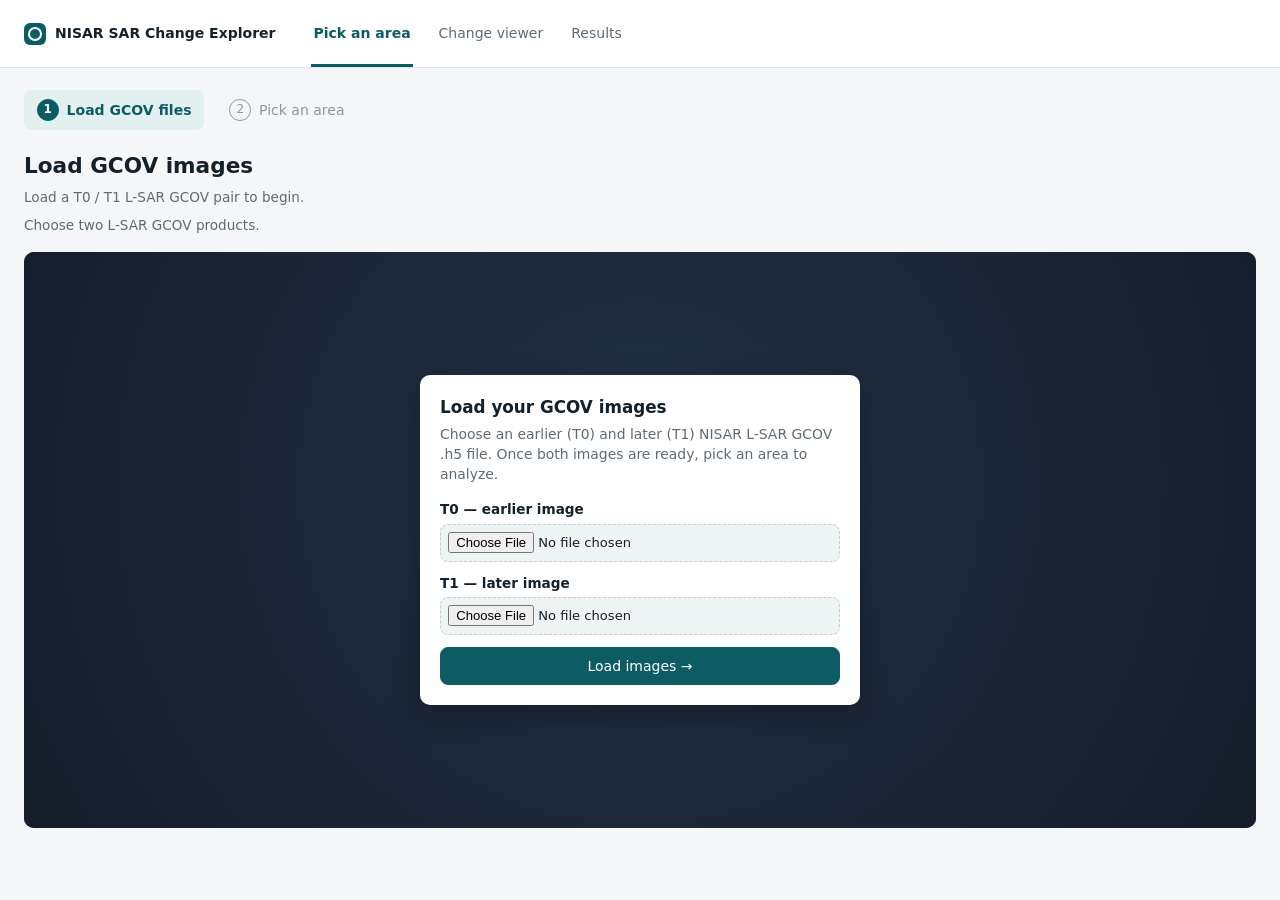
==== commit c3637571: "Add Change screen and more changes Added change screen Redid pick an area screen Redid "Model Runnin" ====
--- a/index.html
+++ b/index.html
@@ -5,30 +5,35 @@
 <title>NISAR SAR Change Explorer</title>
 <link rel="stylesheet" href="/pick.css">
 <link rel="stylesheet" href="/results.css">
+<link rel="stylesheet" href="/navigation.css">
+
+<header class="appbar">
+  <a class="app-brand" href="/"><span class="app-brand-mark" aria-hidden="true"></span>NISAR SAR Change Explorer</a>
+  <nav class="app-tabs" aria-label="Main navigation">
+    <a id="pickTab" href="/" aria-current="page">Pick an area</a>
+    <a href="/change">Change viewer</a>
+    <a id="resultsTab" href="/#results">Results</a>
+  </nav>
+</header>
 
 <div id="pickPage">
-<header class="topbar">
-  <div class="brand"><span class="brand-mark" aria-hidden="true"></span>NISAR SAR Change Explorer</div>
-  <ol class="steps" id="steps">
-    <li data-step="1"><span>1</span>Load pair</li>
-    <li data-step="2"><span>2</span>Pick area</li>
-    <li data-step="3"><span>3</span>Results</li>
-  </ol>
-  <div class="spacer"></div>
-  <div class="server-state">Local demo server</div>
-</header>
-
 <main>
+  <nav aria-label="Area selection steps">
+    <ol class="steps" id="steps">
+      <li data-step="1"><button id="loadStep" type="button"><span>1</span>Load GCOV files</button></li>
+      <li data-step="2"><button id="areaStep" type="button" disabled><span>2</span>Pick an area</button></li>
+    </ol>
+  </nav>
   <div class="page-head">
     <div>
-      <h1>Pick a change area <span class="tag" id="crsTag" hidden></span></h1>
+      <h1><span id="pickTitle">Load GCOV images</span> <span class="tag" id="crsTag" hidden></span></h1>
       <div class="chips" id="chips"><span>Load a T0 / T1 L-SAR GCOV pair to begin.</span></div>
       <p id="status" role="status" aria-live="polite">Choose two L-SAR GCOV products.</p>
     </div>
     <button class="btn" id="newPair" type="button" hidden>Load new pair</button>
   </div>
 
-  <div class="layout">
+  <div class="layout loading-pair" id="pickLayout">
     <div class="main-col">
       <div class="map">
         <canvas id="preview" aria-label="T0 radar preview"></canvas>
@@ -54,14 +59,14 @@
         </div>
         <div class="map-empty" id="uploadPanel">
           <form id="upload">
-            <h2>Load a NISAR pair</h2>
-            <p>Choose two GCOV files from this device. They are uploaded to the local demo server.</p>
+            <h2>Load your GCOV images</h2>
+            <p>Choose an earlier (T0) and later (T1) NISAR L-SAR GCOV .h5 file. Once both images are ready, pick an area to analyze.</p>
             <label class="file"><span>T0 — earlier image</span>
               <input id="t0" name="t0" type="file" accept=".h5,.hdf5" required></label>
             <label class="file"><span>T1 — later image</span>
               <input id="t1" name="t1" type="file" accept=".h5,.hdf5" required></label>
             <div class="actions">
-              <button class="btn btn-primary" type="submit">Upload and prepare</button>
+              <button class="btn btn-primary" type="submit">Load images →</button>
               <button class="btn" type="button" id="cancelUpload" hidden>Cancel</button>
             </div>
             <div id="uploadProgress" hidden>
@@ -97,7 +102,7 @@
       </section>
     </div>
 
-    <form id="infer">
+    <form id="infer" hidden>
       <section class="card">
         <div class="card-head"><h2>Selection</h2><button type="button" class="link" id="clearBox">Clear</button></div>
         <div class="card-body">
@@ -123,6 +128,23 @@
       </section>
 
       <section class="card">
+        <div class="card-head"><h2><label for="threshold">Change detection threshold</label></h2><output id="thresholdValue" for="threshold" class="pill">0.10</output></div>
+        <div class="card-body">
+          <p class="threshold-intro">Choose how strongly the model must score a change before flagging it.</p>
+          <div class="threshold-control">
+            <input id="threshold" name="threshold" type="range" min="0.01" max="0.99" step="0.01" value="0.10" aria-orientation="vertical" aria-describedby="thresholdHelp thresholdHint">
+            <div class="threshold-labels" aria-hidden="true">
+              <div><b>0.9 · Most selective</b><span>Only the highest-scoring changes</span></div>
+              <div><b>0.5 · Balanced</b><span>A middle ground</span></div>
+              <div><b>0.1 · Most sensitive</b><span>Include more possible changes</span></div>
+            </div>
+          </div>
+          <p id="thresholdHint" class="threshold-hint" role="status">More sensitive · includes lower-scoring changes.</p>
+          <p id="thresholdHelp" class="threshold-help">Applies to the next model run. Scores are experimental; a low threshold can include false detections.</p>
+        </div>
+      </section>
+
+      <section class="card">
         <div class="card-head"><h2>Model</h2><span class="pill">Change detector + Qwen report</span></div>
         <div class="card-body">
           <div class="tiles">
@@ -141,17 +163,27 @@
         <button class="btn btn-primary" id="runBtn">Run model on selection →</button>
         <p id="runNote">Draw a selection to enable the model run.</p>
       </div>
+      <section id="modelProgress" class="card model-progress" hidden aria-labelledby="modelProgressTitle" aria-busy="false">
+        <div class="card-head"><h2 id="modelProgressTitle">Analyzing your area</h2><span id="modelElapsed" class="pill">0s</span></div>
+        <div class="card-body">
+          <ol class="model-stages">
+            <li data-stage="read">Read and align both images</li>
+            <li data-stage="detect">Detect changes</li>
+            <li data-stage="classify">Measure and classify changes</li>
+            <li data-stage="report">Generate the explanation</li>
+            <li data-stage="render">Prepare result images</li>
+          </ol>
+          <p id="modelProgressText" role="status" aria-live="polite">Starting analysis…</p>
+          <progress id="modelStageProgress" aria-label="Current stage progress"></progress>
+          <p class="threshold-help">Each stage takes a different amount of time. Tile progress is shown during detection.</p>
+        </div>
+      </section>
     </form>
   </div>
 
 </main>
 </div>
 <section id="results" class="results-v2" hidden aria-label="Change detection results">
-  <header class="results-appbar">
-    <div class="results-brand"><span class="results-brand-mark" aria-hidden="true"></span>SAR Change Explorer</div>
-    <nav class="results-nav" aria-label="Analysis steps"><button id="resultsBackToPick" type="button">Pick</button><span>Change</span><span class="active" aria-current="page">Results</span></nav>
-    <div class="results-appbar-end"><span>Help</span><span>Account</span></div>
-  </header>
   <div class="results-shell">
     <div class="results-crumb">Projects / Analysis / Results</div>
     <div class="results-hero"><h2>Change detection results</h2><span class="results-badge">✓ Analysis complete</span><span class="results-sample">REAL SAMPLE · MEASURED REPORT</span></div>
@@ -172,7 +204,7 @@
         </div>
         <span class="results-map-label">DETECTOR OVERLAY</span>
         <div class="results-map-legend"><span><i></i>Detector-flagged change</span><span><i class="baseline"></i>Blue intensity = |ΔHH|</span><span><i class="unmarked"></i>Unmarked ≠ confirmed stable</span></div>
-        <div class="results-map-foot"><a id="resultViewerLink" target="_blank" rel="noopener">Open full viewer ↗</a><span id="resultMapScale"></span></div>
+        <div class="results-map-foot"><button id="resultViewerLink" type="button" disabled>Open change viewer ↗</button><span id="resultMapScale"></span></div>
       </div>
       <div class="results-sidebar">
         <section class="results-card" aria-labelledby="resultSummaryTitle">
--- a/pick.css
+++ b/pick.css
@@ -22,6 +22,11 @@
   .steps li.done { color: var(--muted); }
   .steps li.active { color: var(--teal); font-weight: 600; }
   .steps li.active span { background: var(--teal); border-color: var(--teal); color: #fff; }
+  .steps { margin-bottom: 1.25rem; gap: .75rem; flex-wrap: wrap; }
+  .steps li button { display: flex; align-items: center; gap: .5rem; padding: .5rem .75rem; background: transparent; color: inherit; border: 1px solid transparent; border-radius: 8px; cursor: pointer; }
+  .steps li.active button { background: var(--teal-soft); font-weight: 600; }
+  .steps button:disabled { cursor: default; }
+  :is(button, input, a):focus-visible { outline: 3px solid #9cceff; outline-offset: 3px; }
   .topbar .spacer { flex: 1; }
   .server-state { color: var(--muted); font-size: .85rem; display: flex; align-items: center; gap: .4rem; }
   .server-state::before { content: ""; width: 7px; height: 7px; border-radius: 50%; background: #2f9e6e; }
@@ -44,6 +49,8 @@
 
   /* Layout */
   .layout { display: grid; grid-template-columns: minmax(0, 1fr) 340px; gap: 1rem; align-items: start; }
+  .layout.loading-pair { grid-template-columns: minmax(0, 1fr); }
+  .loading-pair .map { min-height: 500px; }
   .main-col { display: grid; gap: 1rem; min-width: 0; }
   .card { background: var(--card); border: 1px solid var(--line); border-radius: var(--radius); }
   .card-head { display: flex; align-items: center; justify-content: space-between; gap: .5rem; padding: .85rem 1rem .6rem; }
@@ -122,6 +129,27 @@
   .run .btn { padding: .8rem 1rem; font-size: 1rem; font-weight: 600; }
   .run p { margin: 0; text-align: center; font-size: .78rem; color: var(--muted); }
 
+  .threshold-intro { font-size: .82rem; color: var(--muted); margin: 0 0 .8rem; }
+  .threshold-control { display: flex; align-items: stretch; gap: 1rem; padding: .25rem .3rem; }
+  #threshold { writing-mode: vertical-lr; direction: rtl; width: 26px; height: 190px; flex: none; accent-color: var(--teal); cursor: pointer; }
+  .threshold-labels { display: flex; flex-direction: column; justify-content: space-between; padding: 8px 0; font-size: .8rem; }
+  .threshold-labels b, .threshold-labels span { display: block; }
+  .threshold-labels span { color: var(--muted); font-size: .75rem; margin-top: .15rem; }
+  .threshold-hint { font-size: .8rem; color: var(--teal-ink); margin: .75rem 0 .35rem; }
+  .threshold-help { font-size: .75rem; color: var(--muted); margin: .3rem 0 0; }
+  #thresholdValue { font-variant-numeric: tabular-nums; }
+  .model-stages { padding: 0; margin: .25rem 0 1rem; list-style: none; counter-reset: stage; display: grid; gap: .65rem; }
+  .model-stages li { counter-increment: stage; display: flex; align-items: center; gap: .6rem; color: var(--muted); font-size: .8rem; }
+  .model-stages li::before { content: counter(stage); display: grid; place-items: center; flex: none; width: 22px; height: 22px; border: 1px solid var(--line); border-radius: 50%; font-size: .7rem; }
+  .model-stages li.active { color: var(--teal-ink); font-weight: 600; }
+  .model-stages li.active::before { background: var(--teal); color: #fff; border-color: var(--teal); box-shadow: 0 0 0 3px var(--teal-soft); }
+  .model-stages li.done::before { content: "✓"; background: var(--teal-soft); color: var(--teal); border-color: transparent; }
+  #modelProgressText { color: var(--ink); font-size: .82rem; }
+  #modelStageProgress { width: 100%; accent-color: var(--teal); height: 8px; }
+  .resuming-run .layout { grid-template-columns: minmax(0, 1fr); }
+  .resuming-run .main-col, .resuming-run #infer > :not(#modelProgress) { display: none; }
+  .resuming-run #infer { width: min(100%, 640px); margin: 0 auto; position: static; }
+
   @media (max-width: 1000px) {
     .layout { grid-template-columns: 1fr; }
     #infer { position: static; }
--- a/results.css
+++ b/results.css
@@ -21,7 +21,7 @@
 .results-brand-mark { width: 18px; height: 18px; border: 3px solid #187d8b; transform: rotate(45deg); display: inline-block; position: relative; }
 .results-brand-mark::after { content: ""; position: absolute; inset: 3px; border: 2px solid #187d8b; }
 .results-nav { align-self: stretch; display: flex; align-items: stretch; gap: 8px; }
-.results-nav span, .results-nav button { min-width: 85px; display: grid; place-items: center; color: #526176; border-bottom: 3px solid transparent; }
+.results-nav span, .results-nav button, .results-nav a { min-width: 85px; display: grid; place-items: center; color: #526176; border-bottom: 3px solid transparent; text-decoration: none; }
 .results-nav .active { color: var(--teal); border-color: var(--teal); font-weight: 700; }
 .results-appbar-end { margin-left: auto; display: flex; gap: 24px; color: #778397; font-size: 12px; }
 .results-shell { max-width: 1480px; margin: auto; padding: 22px 28px 42px; }
@@ -50,7 +50,9 @@
 .results-map-legend i.baseline { background: #83a9df; }
 .results-map-legend i.unmarked { background: #43565d; }
 .results-map-foot { position: absolute; bottom: 17px; right: 15px; display: flex; align-items: center; gap: 8px; }
-.results-map-foot span, .results-map-foot a { background: #f8fcfded; color: #586779; padding: 5px 8px; border-radius: 3px; font-size: 10px; text-decoration: none; }
+.results-map-foot span, .results-map-foot a, .results-map-foot button { background: #f8fcfded; color: #586779; padding: 5px 8px; border-radius: 3px; font-size: 10px; text-decoration: none; }
+.results-map-foot button { border: 0; font-family: inherit; cursor: pointer; }
+.results-map-foot button:disabled { cursor: not-allowed; opacity: .55; }
 .results-sidebar { display: grid; grid-template-rows: auto 1fr; gap: 18px; min-width: 0; }
 .results-card { background: white; border: 1px solid var(--line); border-radius: 10px; padding: 18px; min-width: 0; }
 .results-card h3 { font-size: 17px; letter-spacing: -.015em; margin: 0 0 14px; }
@@ -99,13 +101,13 @@
   .results-appbar { height: 58px; gap: 12px; padding: 0 15px; }
   .results-brand { font-size: 13px; }
   .results-nav { gap: 0; margin-left: auto; }
-  .results-nav span, .results-nav button { min-width: 53px; font-size: 12px; }
+  .results-nav span, .results-nav button, .results-nav a { min-width: 53px; font-size: 12px; }
   .results-shell { padding: 18px 14px 30px; }
   .results-sample { margin-left: 0; }
   .results-map-card { height: 430px; }
   .results-map-toolbar button { padding: 7px 9px; }
   .results-sidebar, .results-detail-grid { grid-template-columns: 1fr; }
-  .results-map-foot a { display: none; }
+  .results-map-foot a, .results-map-foot button { display: none; }
 }
 
 .results-nav button { border: 0; background: transparent; cursor: pointer; }
--- a/navigation.css
+++ b/navigation.css
@@ -0,0 +1,20 @@
+.appbar {
+  display: flex; align-items: center; gap: 36px; flex-wrap: wrap;
+  padding: 0 24px; min-height: 68px; background: #fff;
+  border-bottom: 1px solid #dce5e9;
+  color: #14212b; font: 14px/1.45 system-ui, sans-serif;
+}
+.app-brand { display: flex; align-items: center; gap: 9px; font-weight: 700; color: inherit; text-decoration: none; }
+.app-brand-mark { display: grid; place-items: center; width: 22px; height: 22px; border-radius: 6px; background: #0d5c63; flex: none; }
+.app-brand-mark::after { content: ""; width: 10px; height: 10px; border: 2px solid #fff; border-radius: 50%; }
+.app-tabs { display: flex; align-items: stretch; align-self: stretch; gap: 24px; }
+.app-tabs a { display: flex; align-items: center; padding: 18px 2px 15px; border-bottom: 3px solid transparent; color: #5d6b74; text-decoration: none; }
+.app-tabs a:hover { color: #0d5c63; }
+.app-tabs a[aria-current="page"] { color: #0d5c63; border-color: #0d5c63; font-weight: 600; }
+.appbar a:focus-visible { outline: 3px solid #9cceff; outline-offset: 3px; }
+@media (max-width: 700px) {
+  .appbar { gap: 0 24px; padding: 12px 16px 0; }
+  .app-brand { width: 100%; }
+  .app-tabs { gap: 22px; }
+  .app-tabs a { padding-top: 14px; padding-bottom: 10px; }
+}
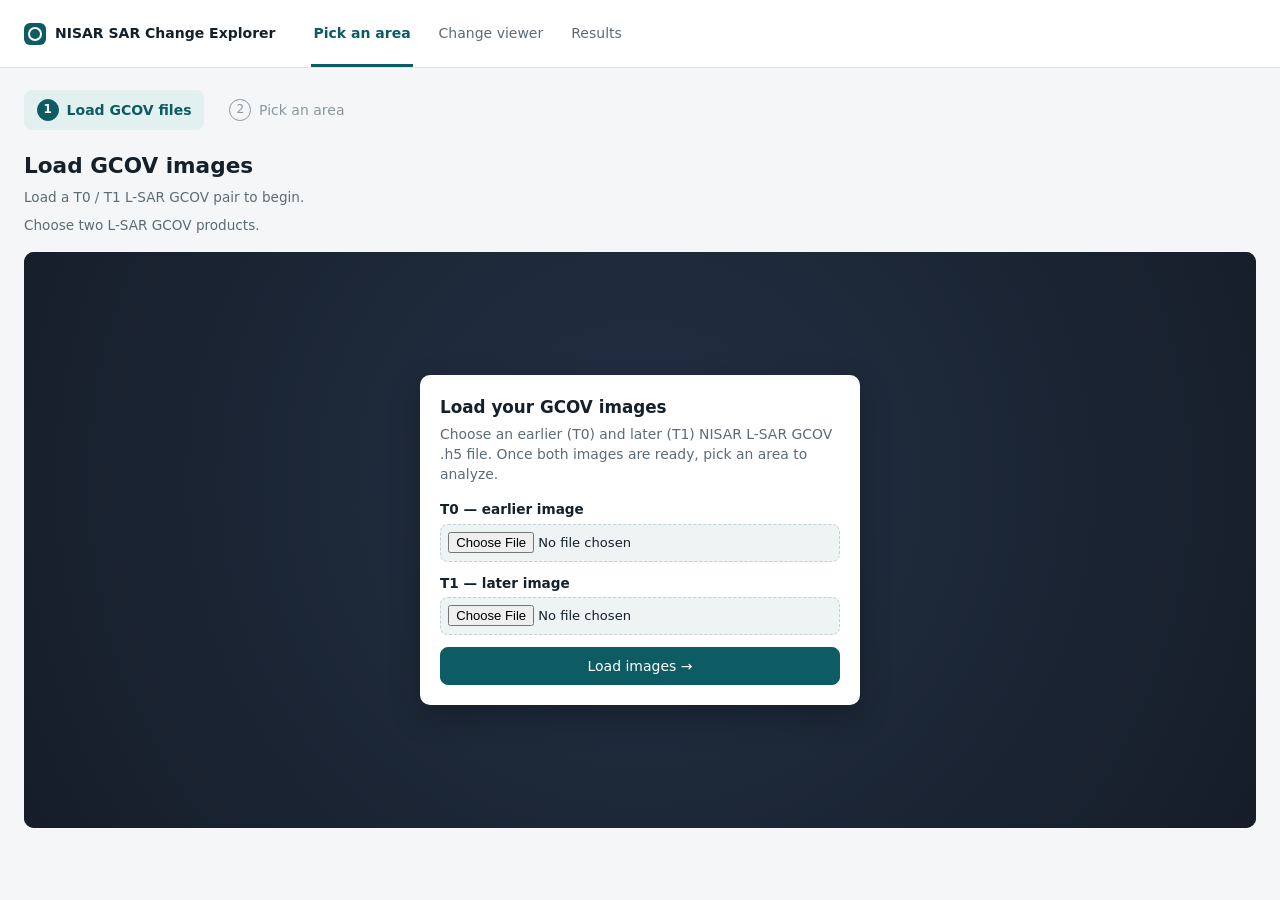
==== commit 31f306f0: "Work really good w science data Added more tabular view of actually meaninflul data to result page E" ====
--- a/index.html
+++ b/index.html
@@ -26,7 +26,7 @@
   </nav>
   <div class="page-head">
     <div>
-      <h1><span id="pickTitle">Load GCOV images</span> <span class="tag" id="crsTag" hidden></span></h1>
+      <h1><span id="pickTitle">Load GCOV images</span> <button type="button" class="tag crs-help" id="crsTag" aria-haspopup="dialog" hidden></button></h1>
       <div class="chips" id="chips"><span>Load a T0 / T1 L-SAR GCOV pair to begin.</span></div>
       <p id="status" role="status" aria-live="polite">Choose two L-SAR GCOV products.</p>
     </div>
@@ -39,12 +39,18 @@
         <canvas id="preview" aria-label="T0 radar preview"></canvas>
         <div id="mapUi" hidden>
           <div class="map-ui map-toolbar">
+            <div class="seg" role="group" aria-label="Preview date">
+              <button type="button" data-date="t0" aria-pressed="true">T0 · Before</button>
+              <button type="button" data-date="t1" aria-pressed="false">T1 · After</button>
+            </div>
             <div class="seg" role="group" aria-label="Preview">
               <button type="button" data-mode="rg" aria-pressed="true">HH / HV colour</button>
               <button type="button" data-mode="hh" aria-pressed="false">HH grayscale</button>
             </div>
             <div class="map-hint">Drag to select · <kbd>Ctrl</kbd> + wheel to zoom · middle-drag to pan</div>
           </div>
+          <div class="map-ui preview-date" id="previewDate">Before · T0</div>
+          <p id="previewStatus" class="preview-status" role="status" hidden></p>
           <div class="map-ui zoom">
             <button type="button" id="zoomIn" aria-label="Zoom in">+</button>
             <button type="button" id="zoomOut" aria-label="Zoom out">−</button>
@@ -78,7 +84,7 @@
       </div>
 
       <section class="card" id="pairCard" hidden>
-        <div class="card-head"><h2>Pair details</h2><span class="pill" id="freqPill"></span></div>
+        <div class="card-head"><h2>Pair details</h2><button class="pill frequency-info-button" id="freqPill" type="button" aria-haspopup="dialog"></button></div>
         <div class="card-body">
           <div class="pair-grid">
             <div class="pair-col">
@@ -103,6 +109,11 @@
     </div>
 
     <form id="infer" hidden>
+      <div class="run">
+        <button class="btn btn-primary" id="runBtn">Run model on selection →</button>
+        <p id="runNote">Draw a selection to enable the model run.</p>
+        <button class="link" id="analysisInfoBtn" type="button" aria-haspopup="dialog">How analysis works &amp; map details</button>
+      </div>
       <section class="card">
         <div class="card-head"><h2>Selection</h2><button type="button" class="link" id="clearBox">Clear</button></div>
         <div class="card-body">
@@ -110,27 +121,24 @@
             <button type="button" data-method="draw" aria-pressed="true">Draw on map</button>
             <button type="button" data-method="coords" aria-pressed="false">Coordinates</button>
           </div>
-          <div class="callout" id="drawHint">Drag a box inside the dashed common footprint. Switch to <b>Coordinates</b> to set native T0 pixels exactly.</div>
+          <div class="visually-hidden" id="drawHint">Drag a box inside the shared footprint. Before / After keeps the same selection.</div>
           <div class="coords" id="coords" hidden>
             <label>Left (x₀)<input id="left" type="number" step="1" required></label>
             <label>Top (y₀)<input id="top" type="number" step="1" required></label>
             <label>Right (x₁)<input id="right" type="number" step="1" required></label>
             <label>Bottom (y₁)<input id="bottom" type="number" step="1" required></label>
           </div>
-          <dl class="kv">
+          <dl class="kv selection-summary">
             <div><dt>Native size</dt><dd id="selPx">—</dd></div>
-            <div><dt>Model grid</dt><dd id="selCells">—</dd></div>
             <div><dt>Projected area</dt><dd id="selArea">—</dd></div>
-            <div><dt>Share of footprint</dt><dd id="selShare">—</dd></div>
-            <div><dt>Box (x₀, y₀ → x₁, y₁)</dt><dd id="selBox">—</dd></div>
           </dl>
         </div>
       </section>
 
       <section class="card">
-        <div class="card-head"><h2><label for="threshold">Change detection threshold</label></h2><output id="thresholdValue" for="threshold" class="pill">0.10</output></div>
+        <div class="card-head"><h2><label for="threshold">Change detection threshold</label></h2><input id="thresholdValue" class="threshold-number" type="number" min="0.01" max="0.99" step="0.01" value="0.10" required aria-label="Change detection threshold value" aria-describedby="thresholdError thresholdHelp"></div>
         <div class="card-body">
-          <p class="threshold-intro">Choose how strongly the model must score a change before flagging it.</p>
+          <p class="threshold-intro">Higher values flag fewer possible changes.</p>
           <div class="threshold-control">
             <input id="threshold" name="threshold" type="range" min="0.01" max="0.99" step="0.01" value="0.10" aria-orientation="vertical" aria-describedby="thresholdHelp thresholdHint">
             <div class="threshold-labels" aria-hidden="true">
@@ -139,71 +147,104 @@
               <div><b>0.1 · Most sensitive</b><span>Include more possible changes</span></div>
             </div>
           </div>
-          <p id="thresholdHint" class="threshold-hint" role="status">More sensitive · includes lower-scoring changes.</p>
-          <p id="thresholdHelp" class="threshold-help">Applies to the next model run. Scores are experimental; a low threshold can include false detections.</p>
+          <p id="thresholdError" class="threshold-error" role="status" hidden>Enter a value from 0.01 to 0.99 in steps of 0.01.</p>
+          <p id="thresholdHint" class="visually-hidden" role="status">More sensitive · includes lower-scoring changes.</p>
+          <p id="thresholdHelp" class="threshold-help">Applied on the next run. Experimental scores may include false detections.</p>
         </div>
       </section>
 
-      <section class="card">
-        <div class="card-head"><h2>Model</h2><span class="pill">Change detector + Qwen report</span></div>
-        <div class="card-body">
-          <div class="tiles">
-            <div class="tile"><b id="nativeSpacing">—</b><span>Native spacing</span></div>
-            <div class="tile"><b id="modelSpacing">—</b><span>Model spacing</span></div>
-          </div>
-          <div class="callout">Native T0 and T1 pixels are averaged to the model grid, then the detector flags changes and Qwen ranks possible explanations.</div>
-          <dl class="kv">
-            <div><dt>Grid</dt><dd id="gridSize">—</dd></div>
-            <div><dt>CRS</dt><dd id="crs">—</dd></div>
-          </dl>
-        </div>
-      </section>
-
-      <div class="run">
-        <button class="btn btn-primary" id="runBtn">Run model on selection →</button>
-        <p id="runNote">Draw a selection to enable the model run.</p>
-      </div>
-      <section id="modelProgress" class="card model-progress" hidden aria-labelledby="modelProgressTitle" aria-busy="false">
-        <div class="card-head"><h2 id="modelProgressTitle">Analyzing your area</h2><span id="modelElapsed" class="pill">0s</span></div>
-        <div class="card-body">
-          <ol class="model-stages">
-            <li data-stage="read">Read and align both images</li>
-            <li data-stage="detect">Detect changes</li>
-            <li data-stage="classify">Measure and classify changes</li>
-            <li data-stage="report">Generate the explanation</li>
-            <li data-stage="render">Prepare result images</li>
-          </ol>
-          <p id="modelProgressText" role="status" aria-live="polite">Starting analysis…</p>
-          <progress id="modelStageProgress" aria-label="Current stage progress"></progress>
-          <p class="threshold-help">Each stage takes a different amount of time. Tile progress is shown during detection.</p>
-        </div>
-      </section>
     </form>
   </div>
 
 </main>
 </div>
+<dialog id="analysisInfoDialog" class="info-dialog" aria-labelledby="analysisInfoTitle">
+  <div class="info-dialog-head"><h2 id="analysisInfoTitle">What this analysis does</h2><button class="dialog-close" type="button" data-close-dialog="analysisInfoDialog" aria-label="Close analysis details">×</button></div>
+  <div class="info-dialog-body">
+          <ol class="analysis-explainer">
+            <li>Compare radar signals at the two dates inside your selected area.</li>
+            <li>Highlight possible changes and measure how much of the area is flagged.</li>
+            <li>Suggest explanations to investigate in the Results report.</li>
+          </ol>
+          <p id="analysisResolution" class="threshold-intro">Load a pair to see the size of each area the model compares.</p>
+          <p class="threshold-help">A radar change is a clue. It does not confirm what happened on the ground.</p>
+          <section class="analysis-details" aria-labelledby="resolutionTitle">
+            <h3 id="resolutionTitle">Selection, resolution &amp; map details</h3>
+            <div class="tiles">
+              <div class="tile"><b id="nativeSpacing">—</b><span>Image pixel size</span></div>
+              <div class="tile"><b id="modelSpacing">—</b><span>Analysis cell size</span></div>
+            </div>
+            <p id="gridExplanation" class="threshold-help"></p>
+            <dl class="kv">
+              <div><dt>Selected model grid</dt><dd id="selCells">—</dd></div>
+              <div><dt>Share of shared footprint</dt><dd id="selShare">—</dd></div>
+              <div><dt>T0 pixel box (x₀, y₀ → x₁, y₁)</dt><dd id="selBox">—</dd></div>
+              <div><dt>Full image grid</dt><dd id="gridSize">—</dd></div>
+              <div><dt>Map reference (CRS)</dt><dd id="crs">—</dd></div>
+            </dl>
+            <p class="threshold-help">CRS identifies the coordinate system used to align the images and measure area.</p>
+          </section>
+  </div>
+</dialog>
+<dialog id="frequencyDialog" class="info-dialog" aria-labelledby="frequencyTitle">
+  <div class="info-dialog-head"><h2 id="frequencyTitle">About Frequency A</h2><button class="dialog-close" type="button" data-close-dialog="frequencyDialog" aria-label="Close frequency explanation">×</button></div>
+  <div class="info-dialog-body">
+    <p id="frequencyExplanation"></p>
+    <p>GCOV files organize radar measurements into groups named <code>frequencyA</code> and, for some acquisitions, <code>frequencyB</code>.</p>
+    <p>This analysis compares the same frequency group at both dates, using HH and HV radar measurements. The group is determined by the loaded model.</p>
+    <a href="https://asfopensarlab.github.io/NISAR_Cookbook/gcov-intro/" target="_blank" rel="noopener">Learn about GCOV data groups ↗</a>
+  </div>
+</dialog>
+<section id="analysisPage" class="analysis-page" hidden aria-labelledby="analysisTitle">
+  <main class="analysis-shell">
+    <div class="analysis-intro">
+      <span class="tag" id="analysisBadge">Analysis in progress</span>
+      <h1 id="analysisTitle" tabindex="-1">Looking for changes in your area</h1>
+      <p id="analysisSelection">We are comparing the same area at both dates.</p>
+    </div>
+    <section id="modelProgress" class="card model-progress" aria-labelledby="modelProgressTitle" aria-busy="false">
+      <div class="card-head"><h2 id="modelProgressTitle">Analyzing your area</h2><span id="modelElapsed" class="pill">0s</span></div>
+      <div class="card-body">
+        <ol class="model-stages">
+          <li data-stage="read">Read and align both images</li>
+          <li data-stage="detect">Detect changes</li>
+          <li data-stage="classify">Measure and classify changes</li>
+          <li data-stage="report">Generate the explanation</li>
+          <li data-stage="render">Prepare result images</li>
+        </ol>
+        <p id="modelProgressText" role="status" aria-live="polite">Starting analysis…</p>
+        <p id="modelEstimate" class="model-estimate" role="status">Estimating time after some work is completed…</p>
+        <progress id="modelStageProgress" aria-label="Current stage progress"></progress>
+        <p class="threshold-help">Percentages count completed tiles or result images. Time ranges are approximate and update as the work progresses.</p>
+      </div>
+    </section>
+    <p class="analysis-footnote" id="analysisFootnote">Results will open automatically. You can reload this tab and reconnect to the running analysis.</p>
+    <button id="analysisBack" class="btn" type="button" hidden>Back to area selection</button>
+  </main>
+</section>
 <section id="results" class="results-v2" hidden aria-label="Change detection results">
   <div class="results-shell">
     <div class="results-crumb">Projects / Analysis / Results</div>
     <div class="results-hero"><h2>Change detection results</h2><span class="results-badge">✓ Analysis complete</span><span class="results-sample">REAL SAMPLE · MEASURED REPORT</span></div>
-    <div class="results-meta"><span>NISAR L2 GCOV</span><span id="resultDates"></span><span id="resultDays"></span><span id="resultEpsg"></span></div>
+    <div class="results-meta"><span>NISAR L2 GCOV</span><span id="resultDates"></span><span id="resultDays"></span><button type="button" class="crs-help" id="resultEpsg" aria-haspopup="dialog"></button></div>
     <div class="results-grid">
       <div class="results-map-card">
         <canvas id="resultMap" role="img" aria-label="Detector change overlay"></canvas>
         <div id="resultMapStatus" class="results-map-status" role="status">Loading result image…</div>
-        <div class="results-map-toolbar" role="group" aria-label="Result image">
-          <button type="button" data-result-mode="change" aria-pressed="true">Change overlay</button>
-          <button type="button" data-result-mode="t0" aria-pressed="false">T0</button>
-          <button type="button" data-result-mode="t1" aria-pressed="false">T1</button>
+        <div class="results-map-toolbar">
+          <div role="group" aria-label="Result date">
+            <button type="button" data-result-mode="t0" aria-pressed="true">T0 · Before</button>
+            <button type="button" data-result-mode="t1" aria-pressed="false">T1 · After</button>
+          </div>
+          <button id="resultShowChange" class="results-mask-toggle" type="button" role="switch" aria-checked="true" disabled><span class="results-mask-swatch" aria-hidden="true"></span>Show change<span class="results-mask-track" aria-hidden="true"></span></button>
+          <button id="resultGrayscale" class="results-mask-toggle" type="button" role="switch" aria-checked="false" disabled>HH grayscale<span class="results-mask-track" aria-hidden="true"></span></button>
         </div>
         <div class="results-zoom" role="group" aria-label="Map zoom">
           <button id="resultZoomIn" type="button" aria-label="Zoom in">+</button>
           <button id="resultZoomOut" type="button" aria-label="Zoom out">−</button>
-          <button id="resultZoomReset" type="button" aria-label="Fit image">⊙</button>
-        </div>
-        <span class="results-map-label">DETECTOR OVERLAY</span>
-        <div class="results-map-legend"><span><i></i>Detector-flagged change</span><span><i class="baseline"></i>Blue intensity = |ΔHH|</span><span><i class="unmarked"></i>Unmarked ≠ confirmed stable</span></div>
+        </div>
+        <span class="results-map-label" id="resultMapLabel">T0 · BEFORE · CHANGE SHOWN</span>
+        <div class="results-map-legend" id="resultMaskLegend"><span><i></i>Detector-flagged change</span><span><i class="baseline"></i>Blue intensity = |ΔHH|</span><span><i class="unmarked"></i>Unmarked ≠ confirmed stable</span></div>
         <div class="results-map-foot"><button id="resultViewerLink" type="button" disabled>Open change viewer ↗</button><span id="resultMapScale"></span></div>
       </div>
       <div class="results-sidebar">
@@ -214,12 +255,30 @@
           <div class="results-split-labels"><span id="resultModelPct"></span><span id="resultUnflaggedPct"></span></div><div class="results-split"><span id="resultSplitFill"></span></div>
           <p class="results-caveat">Model score is experimental, not a calibrated probability.</p>
         </section>
-        <section class="results-card" aria-labelledby="resultPatternTitle"><div class="results-pattern-head"><h3 id="resultPatternTitle">Observed SAR patterns</h3><b>MEASURED</b></div><p id="resultPattern" class="results-pattern"></p><p id="resultPatternNote" class="results-pattern-note"></p></section>
-      </div>
-    </div>
+        <section class="results-card map-reading-guide"><h3>Reading this map</h3><p>Blue shows detector-flagged locations, with intensity based on the size of the HH signal change.</p><p>Compare Before and After with the same mask and display settings. Grayscale changes the base image; the mask stays blue.</p><p>Unmarked areas can include weaker detections or missing data. Check usable coverage below.</p></section>
+      </div>
+    </div>
+        <section class="results-card results-pattern-section" aria-labelledby="resultPatternTitle">
+          <div class="results-pattern-head"><h3 id="resultPatternTitle">How the radar signal changed</h3><b>MEASURED</b></div>
+          <p class="evidence-intro">Before → After. Negative dB = weaker return; positive dB = stronger return.</p>
+          <div class="evidence-channels" role="group" aria-label="Radar measurement channel"><button type="button" data-evidence-channel="0" aria-pressed="true">HH · same polarization</button><button type="button" data-evidence-channel="1" aria-pressed="false">HV · cross polarization</button></div>
+          <p id="resultPattern" class="evidence-summary"></p>
+          <div id="resultPatternComparisons"></div>
+          <p id="resultPatternNote" class="results-pattern-note"></p>
+        </section>
     <section class="results-science" aria-labelledby="resultScienceTitle">
-      <div class="results-science-head"><h3 id="resultScienceTitle">Scientific details</h3><a id="resultDownload" class="results-outline" download="change.png">↓ Download PNG</a><button id="resultOpenReport" class="results-primary" type="button">▣ View measured report</button></div>
+      <div class="results-science-head"><h3 id="resultScienceTitle">Evidence &amp; scientific details</h3><a id="resultDownload" class="results-outline" download="change.png">↓ Download PNG</a><a id="resultJson" class="results-outline" download>↓ Measurements JSON</a><a id="resultCsv" class="results-outline" download>↓ Sector CSV</a><button id="resultOpenReport" class="results-primary" type="button">▣ View measured report</button></div>
+      <p class="evidence-intro">Check coverage, image comparability, and how the measurements were made before drawing an environmental conclusion.</p>
       <div class="results-detail-grid"><div class="results-detail"><span class="results-detail-icon" aria-hidden="true">◇</span><div><span>Selection coverage</span><strong id="resultCoverage"></strong></div></div><div class="results-detail"><span class="results-detail-icon" aria-hidden="true">▥</span><div><span>Top flagged sectors</span><strong id="resultSectors"></strong></div></div><div class="results-detail"><span class="results-detail-icon" aria-hidden="true">◇</span><div><span>Acquisition geometry</span><strong id="resultGeometry"></strong></div></div></div>
+      <div id="scienceWarnings" class="science-warnings" role="status"></div>
+      <div id="scienceMetrics" class="science-metrics"></div>
+      <div class="science-panels">
+        <section class="science-panel"><h4>Before and after, in numbers</h4><div id="scienceBackscatter"></div></section>
+        <section class="science-panel"><h4>Where change was flagged</h4><div id="scienceSectors"></div></section>
+      </div>
+      <details class="science-disclosure"><summary>Acquisitions, quality checks &amp; map coordinates</summary><div id="scienceAcquisitions"></div></details>
+      <details class="science-disclosure"><summary>Analysis settings &amp; reproducibility</summary><div id="scienceMethods"></div></details>
+      <section class="science-limits"><h4>What to check next</h4><p>These measurements describe radar-signal change. Confirm a possible environmental cause with another radar date, optical imagery, or local observations.</p><p>No independently validated accuracy or calibrated confidence interval is available for this selection. Unflagged cells are not confirmed stable.</p></section>
     </section>
   </div>
   <dialog id="resultReportDialog" class="results-report-dialog" aria-labelledby="resultReportTitle">
@@ -234,6 +293,8 @@
 </section>
 
 <script src="/zoom.js"></script>
+<script src="/explorer.js"></script>
+<script src="/results-evidence.js"></script>
 <script src="/results.js"></script>
 <script src="/pick.js"></script>
 </html>
--- a/pick.css
+++ b/pick.css
@@ -7,6 +7,7 @@
   }
   * { box-sizing: border-box; }
   [hidden] { display: none !important; }
+  .visually-hidden { position: absolute !important; width: 1px; height: 1px; padding: 0 !important; margin: -1px !important; overflow: hidden; clip-path: inset(50%); white-space: nowrap; border: 0; }
   body { margin: 0; background: var(--bg); color: var(--ink); font: 14px/1.45 system-ui, -apple-system, "Segoe UI", sans-serif; }
   button, input, select { font: inherit; color: inherit; }
   h1, h2, h3, h4 { margin: 0; }
@@ -69,6 +70,8 @@
   .seg button[aria-pressed="true"] { background: var(--teal); color: #fff; }
   .map-hint { margin-left: auto; color: #c9d2db; font-size: .78rem; background: rgba(15,20,30,.65); padding: .3rem .6rem; border-radius: 6px; }
   .map-hint kbd { font: inherit; font-weight: 600; color: #fff; }
+  .preview-date { top: 3.6rem; right: .75rem; max-width: calc(100% - 65px); padding: .4rem .65rem; border-radius: 6px; background: rgba(15,20,30,.8); color: #fff; font-size: .78rem; }
+  .preview-status { position: absolute; inset: 0; z-index: 3; display: grid; place-items: center; margin: 0; padding: 2rem; text-align: center; background: #14212b88; color: #fff; pointer-events: none; }
   .zoom { top: 3.6rem; left: .75rem; flex-direction: column; gap: 0; background: var(--card); border-radius: 8px; border: 1px solid var(--line); overflow: hidden; }
   .zoom button { width: 32px; height: 32px; border: 0; background: none; cursor: pointer; font-size: 1.05rem; line-height: 1; }
   .zoom button + button { border-top: 1px solid var(--line); }
@@ -108,7 +111,7 @@
   #warnings li.ok { background: var(--teal-soft); color: var(--teal-ink); }
 
   /* Sidebar */
-  #infer { display: grid; gap: 1rem; position: sticky; top: 1rem; }
+  #infer { display: grid; gap: .75rem; position: sticky; top: 1rem; }
   .side-seg { display: grid; grid-template-columns: 1fr 1fr; width: 100%; background: var(--soft); border-color: transparent; }
   .side-seg button { padding: .42rem; }
   .callout { margin-top: .75rem; background: var(--soft); border-radius: 8px; padding: .6rem .7rem; font-size: .82rem; color: var(--muted); }
@@ -126,18 +129,43 @@
   .tile span { font-size: .75rem; color: var(--muted); }
   .pill { font-size: .72rem; font-weight: 600; color: var(--teal-ink); border: 1px solid #b9d6d7; padding: .1rem .45rem; border-radius: 99px; }
   .run { display: grid; gap: .4rem; }
-  .run .btn { padding: .8rem 1rem; font-size: 1rem; font-weight: 600; }
+  .run .btn { padding: .65rem 1rem; font-size: 1rem; font-weight: 600; }
   .run p { margin: 0; text-align: center; font-size: .78rem; color: var(--muted); }
-
-  .threshold-intro { font-size: .82rem; color: var(--muted); margin: 0 0 .8rem; }
+  .run .link { justify-self: center; margin-top: .15rem; }
+  #infer .callout { margin-top: .55rem; font-size: .78rem; padding: .5rem .6rem; }
+  #infer .kv { margin-top: .6rem; gap: .3rem; }
+  #infer .kv div { font-size: .8rem; }
+  #infer .selection-summary { grid-template-columns: 1fr 1fr; }
+  #infer .selection-summary div { display: block; }
+  #infer .selection-summary dd { margin-top: .15rem; text-align: left; }
+
+  .threshold-intro { font-size: .82rem; color: var(--muted); margin: 0 0 .5rem; }
   .threshold-control { display: flex; align-items: stretch; gap: 1rem; padding: .25rem .3rem; }
-  #threshold { writing-mode: vertical-lr; direction: rtl; width: 26px; height: 190px; flex: none; accent-color: var(--teal); cursor: pointer; }
+  #threshold { writing-mode: vertical-lr; direction: rtl; width: 26px; height: 130px; flex: none; accent-color: var(--teal); cursor: pointer; }
   .threshold-labels { display: flex; flex-direction: column; justify-content: space-between; padding: 8px 0; font-size: .8rem; }
   .threshold-labels b, .threshold-labels span { display: block; }
   .threshold-labels span { color: var(--muted); font-size: .75rem; margin-top: .15rem; }
   .threshold-hint { font-size: .8rem; color: var(--teal-ink); margin: .75rem 0 .35rem; }
   .threshold-help { font-size: .75rem; color: var(--muted); margin: .3rem 0 0; }
   #thresholdValue { font-variant-numeric: tabular-nums; }
+  .threshold-number { width: 72px; flex: none; padding: .3rem .35rem; border: 1px solid #b9d6d7; border-radius: 6px; color: var(--teal-ink); background: #fff; font-size: .82rem; }
+  .threshold-number[aria-invalid="true"] { border-color: #b33b2e; }
+  .threshold-error { margin: .4rem 0; color: #a12e22; font-size: .78rem; }
+  .frequency-info-button { display: inline-flex; align-items: center; gap: .25rem; border: 0; padding: 0; color: var(--teal-ink); background: transparent; cursor: help; font: inherit; text-decoration: underline dotted; text-underline-offset: 3px; }
+  .frequency-info-button.pill { padding: .1rem .45rem; border: 1px solid #b9d6d7; font-size: .72rem; }
+  .crs-help { border: 0; background: transparent; color: var(--teal-ink); font: inherit; cursor: help; text-decoration: underline dotted; text-underline-offset: 3px; padding: 0; }
+  .crs-help.tag { background: var(--teal-soft); padding: .12rem .5rem; font-size: .78rem; }
+  .projection-name { padding: .7rem; border-radius: 6px; background: var(--teal-soft); font-weight: 600; }
+  .model-estimate { font-size: .82rem; color: var(--teal-ink); padding: .55rem .7rem; border-radius: 6px; background: var(--teal-soft); line-height: 1.45; }
+  .info-dialog { width: min(560px, calc(100% - 32px)); max-height: calc(100dvh - 40px); padding: 0; border: 1px solid var(--line); border-radius: 12px; color: var(--ink); background: var(--card); overflow: auto; box-shadow: 0 20px 70px #14212b40; }
+  .info-dialog::backdrop { background: #14212b80; }
+  .info-dialog-head { display: flex; align-items: center; justify-content: space-between; gap: 1rem; padding: .85rem 1.1rem; border-bottom: 1px solid var(--line); position: sticky; top: 0; background: var(--card); }
+  .info-dialog-head h2 { font-size: 1rem; }
+  .dialog-close { flex: none; width: 32px; height: 32px; border: 0; border-radius: 6px; background: var(--soft); font-size: 22px; cursor: pointer; }
+  .info-dialog-body { padding: 1.1rem; font-size: .87rem; }
+  .info-dialog-body > p:first-child { margin-top: 0; }
+  .info-dialog-body a { color: var(--teal-ink); }
+  .info-dialog h3 { font-size: .9rem; margin: 0 0 .6rem; }
   .model-stages { padding: 0; margin: .25rem 0 1rem; list-style: none; counter-reset: stage; display: grid; gap: .65rem; }
   .model-stages li { counter-increment: stage; display: flex; align-items: center; gap: .6rem; color: var(--muted); font-size: .8rem; }
   .model-stages li::before { content: counter(stage); display: grid; place-items: center; flex: none; width: 22px; height: 22px; border: 1px solid var(--line); border-radius: 50%; font-size: .7rem; }
@@ -146,9 +174,41 @@
   .model-stages li.done::before { content: "✓"; background: var(--teal-soft); color: var(--teal); border-color: transparent; }
   #modelProgressText { color: var(--ink); font-size: .82rem; }
   #modelStageProgress { width: 100%; accent-color: var(--teal); height: 8px; }
-  .resuming-run .layout { grid-template-columns: minmax(0, 1fr); }
-  .resuming-run .main-col, .resuming-run #infer > :not(#modelProgress) { display: none; }
-  .resuming-run #infer { width: min(100%, 640px); margin: 0 auto; position: static; }
+  .analysis-explainer { padding-left: 1.25rem; margin: 0 0 .8rem; font-size: .83rem; display: grid; gap: .45rem; }
+  .analysis-details { border-top: 1px solid var(--line); padding-top: .65rem; margin-top: .8rem; }
+  .analysis-details .tiles { margin-top: .65rem; }
+  main.analysis-shell { max-width: 680px; padding: clamp(16px, 4vh, 36px) 24px 24px; }
+  .analysis-intro h1 { margin: .75rem 0 .5rem; font-size: clamp(23px, 3vw, 30px); line-height: 1.2; }
+  .analysis-intro p, .analysis-footnote { color: var(--muted); font-size: .86rem; }
+  .analysis-intro p { margin: 0 0 1.25rem; }
+  .analysis-shell .model-stages { gap: .85rem; margin: .5rem 0 1.25rem; }
+  .analysis-shell .card-head { padding: 1rem 1.25rem .5rem; }
+  .analysis-shell .card-body { padding: 0 1.25rem 1.25rem; }
+  .analysis-shell .model-stages li { font-size: .9rem; }
+  .analysis-footnote { line-height: 1.5; margin: 1rem 0; }
+  @media (min-width: 1001px) and (max-height: 850px) {
+    #pickPage > main { padding-top: .75rem; }
+    .steps { margin-bottom: .65rem; }
+    .steps li button { padding-top: .3rem; padding-bottom: .3rem; }
+    .page-head { margin-bottom: .65rem; }
+    #infer { gap: .4rem; }
+    #infer .card-head { padding-top: .65rem; padding-bottom: .4rem; }
+    #infer .card-body { padding-bottom: .4rem; }
+    #infer .side-seg button { padding-top: .3rem; padding-bottom: .3rem; }
+    #infer .run { gap: .25rem; }
+    #threshold { height: 100px; }
+    .threshold-labels { font-size: .75rem; }
+    .threshold-labels span { font-size: .72rem; }
+  }
+  @media (max-width: 1100px) {
+    .map-toolbar .map-hint { display: none; }
+  }
+  @media (max-width: 720px) {
+    .map-toolbar { gap: .35rem; }
+    .map-toolbar .seg button { font-size: .75rem; padding: .3rem .45rem; }
+    .map .zoom, .preview-date { top: 6rem; }
+    .preview-date { font-size: .7rem; }
+  }
 
   @media (max-width: 1000px) {
     .layout { grid-template-columns: 1fr; }
--- a/results.css
+++ b/results.css
@@ -36,14 +36,23 @@
 .results-map-card { height: 570px; min-height: 400px; border-radius: 10px; background: #364b51; position: relative; overflow: hidden; box-shadow: 0 1px 3px #17223b25; }
 .results-map-card canvas { width: 100%; height: 100%; display: block; cursor: grab; touch-action: none; }
 .results-map-card canvas.panning { cursor: grabbing; }
-.results-map-toolbar { position: absolute; top: 14px; left: 14px; z-index: 2; display: flex; background: white; padding: 3px; border-radius: 5px; box-shadow: 0 1px 5px #10262c50; }
+.results-map-toolbar { position: absolute; top: 14px; left: 14px; right: 14px; z-index: 2; display: flex; align-items: center; flex-wrap: wrap; gap: 8px; pointer-events: none; }
+.results-map-toolbar > * { display: flex; align-items: center; padding: 3px; background: white; border-radius: 5px; box-shadow: 0 1px 5px #10262c50; pointer-events: auto; }
 .results-map-toolbar button { border: 0; color: #35465a; background: transparent; padding: 8px 13px; border-radius: 4px; font-size: 12px; white-space: nowrap; }
 .results-map-toolbar button[aria-pressed="true"] { background: var(--teal); color: white; font-weight: 700; }
+.results-map-toolbar .results-mask-toggle { display: flex; align-items: center; gap: 7px; background: #fff; padding: 9px 10px; border: 1px solid transparent; }
+.results-mask-toggle:disabled { opacity: .55; }
+.results-mask-swatch { width: 12px; height: 12px; background: #0078ff; border-radius: 2px; }
+.results-mask-track { width: 30px; height: 18px; border-radius: 10px; background: #b2bdc5; padding: 3px; }
+.results-mask-track::after { content: ""; display: block; width: 12px; height: 12px; border-radius: 50%; background: #fff; transition: transform .15s; }
+.results-mask-toggle[aria-checked="true"] .results-mask-track { background: var(--teal); }
+.results-mask-toggle[aria-checked="true"] .results-mask-track::after { transform: translateX(12px); }
 .results-zoom { position: absolute; top: 70px; left: 14px; z-index: 2; display: grid; background: white; border-radius: 5px; box-shadow: 0 1px 5px #10262c50; overflow: hidden; }
 .results-zoom button { width: 36px; height: 36px; border: 0; border-bottom: 1px solid var(--line); background: white; color: #32465c; font-size: 20px; line-height: 1; }
-.results-zoom button:last-child { border-bottom: 0; font-size: 17px; }
+.results-zoom button:last-child { border-bottom: 0; }
 .results-map-status { position: absolute; inset: 0; display: grid; place-items: center; color: #f6fbfd; text-align: center; pointer-events: none; padding: 80px; }
-.results-map-label { position: absolute; top: 18px; right: 15px; color: #e4eef0; background: #243c43ba; border-radius: 3px; font-size: 10px; letter-spacing: .04em; padding: 6px 8px; }
+.results-map-label { position: absolute; top: 116px; right: 15px; color: #e4eef0; background: #243c43ba; border-radius: 3px; font-size: 10px; letter-spacing: .04em; padding: 6px 8px; }
+.results-zoom { top: 116px; }
 .results-map-legend { position: absolute; bottom: 17px; left: 15px; background: white; padding: 11px 13px; border-radius: 5px; box-shadow: 0 1px 5px #10262c50; display: grid; gap: 5px; font-size: 11px; color: #34425a; }
 .results-map-legend span { display: flex; align-items: center; gap: 8px; }
 .results-map-legend i { width: 13px; height: 13px; border-radius: 2px; display: inline-block; background: var(--blue); }
@@ -73,6 +82,68 @@
 .results-pattern-head b { background: #e9f5f7; color: var(--teal); font-size: 10px; padding: 4px 7px; border-radius: 3px; }
 .results-pattern { background: #f3f7f9; padding: 12px 13px; border-radius: 5px; color: #34455b; font-size: 12px; white-space: pre-wrap; margin: 2px 0 12px; }
 .results-pattern-note { color: #8792a1; font-size: 11px; margin: 0; }
+.map-reading-guide p { color: var(--muted); font-size: 13px; line-height: 1.6; }
+.results-pattern-section { margin-top: 18px; }
+.results-pattern-section .results-pattern-head { align-items: center; }
+.results-pattern-head h3 { margin-bottom: 0; }
+.evidence-intro { color: var(--muted); font-size: 13px; margin: .6rem 0 1rem; line-height: 1.5; }
+.evidence-channels { display: flex; gap: 4px; padding: 3px; border: 1px solid var(--line); border-radius: 8px; width: fit-content; flex-wrap: wrap; }
+.evidence-channels button { background: transparent; border: 0; border-radius: 5px; padding: 7px 10px; color: var(--muted); font-size: 12px; }
+.evidence-channels button[aria-pressed="true"] { background: var(--teal); color: #fff; }
+.evidence-summary { font-size: 13px; color: #354f5c; margin: .8rem 0; }
+#resultPatternComparisons { display: grid; grid-template-columns: repeat(3,minmax(0,1fr)); gap: 12px; margin: 12px 0; }
+.sector-comparison { padding: 12px; border: 1px solid var(--line); border-radius: 8px; background: #f8fbfc; min-width: 0; }
+.sector-comparison-head { display: grid; gap: 3px; margin-bottom: 10px; }
+.sector-comparison-head h4 { margin: 0; font-size: 14px; }
+.sector-comparison-head > span { font-size: 12px; color: var(--teal); }
+.signal-row { display: grid; grid-template-columns: 95px minmax(20px,1fr) 75px; align-items: center; gap: 8px; margin: 8px 0; font-size: 11px; }
+.signal-row small { display: block; color: var(--muted); font-size: 10px; }
+.signal-row strong { font-size: 12px; text-align: right; font-variant-numeric: tabular-nums; }
+.signal-track { position: relative; height: 9px; background: #e4ebef; border-radius: 3px; }
+.signal-track::before { content: ""; position: absolute; left: 50%; top: -3px; bottom: -3px; width: 1px; background: #86969e; }
+.signal-track span { position: absolute; top: 0; bottom: 0; border-radius: 2px; }
+.signal-track .flagged { background: #1b71d9; }
+.signal-track .background { background: #8099a6; }
+.sector-contrast { margin: 10px 0 0; font-size: 11px; color: var(--muted); }
+.science-metrics { display: grid; grid-template-columns: repeat(4,minmax(0,1fr)); gap: 12px; margin: 16px 0; }
+.science-metric { background: #f3f8f8; border-radius: 8px; padding: 14px; display: grid; gap: 7px; align-content: start; }
+.science-metric > span { color: var(--muted); font-size: 12px; }
+.science-metric strong { font-size: 22px; letter-spacing: -.03em; font-variant-numeric: tabular-nums; overflow-wrap: anywhere; }
+.science-metric small { color: var(--muted); font-size: 11px; line-height: 1.5; }
+.science-warning, .science-check { font-size: 12px; padding: 9px 12px; border-radius: 6px; margin: 12px 0; }
+.science-warning { color: #865510; background: #fff4df; border-left: 3px solid #bf8122; }
+.science-check { color: #3f5e65; background: #eff5f5; }
+.science-panels { display: grid; grid-template-columns: 1fr 1fr; gap: 20px; margin-top: 20px; }
+.science-panel { min-width: 0; }
+.science-panel h4, .science-limits h4 { font-size: 15px; margin: 0 0 10px; }
+.evidence-table-wrap { overflow-x: auto; max-width: 100%; }
+.evidence-table { border-collapse: collapse; width: 100%; font-size: 12px; text-align: left; }
+.evidence-table caption { text-align: left; font-size: 11px; color: var(--muted); margin: 0 0 6px; }
+.evidence-table th, .evidence-table td { padding: 9px 8px; border-bottom: 1px solid #e1e9ec; vertical-align: top; }
+.evidence-table thead { background: #f1f5f7; }
+.evidence-table td { font-variant-numeric: tabular-nums; }
+.science-note { font-size: 11px; color: var(--muted); line-height: 1.6; margin: 10px 0; }
+.science-sector-grid { display: grid; grid-template-columns: repeat(3,minmax(0,1fr)); gap: 5px; }
+.science-sector { padding: 10px; border: 1px solid var(--line); border-radius: 5px; display: grid; gap: 5px; }
+.science-sector span { font-size: 10px; color: #425965; }
+.science-sector strong { font-size: 15px; }
+.science-definitions { display: grid; grid-template-columns: 1fr 1fr; gap: 12px 24px; font-size: 12px; }
+.science-definitions dt { color: var(--muted); margin-bottom: 4px; }
+.science-definitions dd { margin: 0; font-weight: 600; overflow-wrap: anywhere; }
+.science-disclosure { border-top: 1px solid var(--line); padding-top: 14px; }
+.science-disclosure summary { color: var(--teal); font-size: 13px; padding-bottom: 8px; }
+.science-limits { margin-top: 20px; padding: 16px; border-radius: 8px; background: #f4f6fa; }
+.science-limits p { margin: 6px 0; font-size: 12px; color: #4c5d70; line-height: 1.6; }
+@media (max-width: 1100px) {
+  #resultPatternComparisons { grid-template-columns: 1fr; }
+  .science-metrics { grid-template-columns: 1fr 1fr; }
+}
+@media (max-width: 650px) {
+  .science-panels, .science-definitions { grid-template-columns: 1fr; }
+  .science-metrics { gap: 8px; }
+  .science-metric { padding: 10px; }
+  .science-metric strong { font-size: 18px; }
+}
 .results-science { margin-top: 18px; background: white; border: 1px solid var(--line); border-radius: 10px; padding: 17px 18px 20px; }
 .results-science-head { display: flex; align-items: center; gap: 12px; flex-wrap: wrap; margin-bottom: 15px; }
 .results-science h3 { font-size: 19px; margin: 0 auto 0 0; }
@@ -122,3 +193,9 @@
 .decoder-window { position: absolute; box-sizing: border-box; border: 2px solid white; outline: 1px solid #161616; pointer-events: none; }
 .decoder-window span { background: #161616; color: white; padding: 0 .25rem; font: .8rem system-ui; }
 .decoder-panels.hide-windows .decoder-window { display: none; }
+@media (max-width: 600px) {
+  .results-map-toolbar button { padding: 7px 8px; }
+  .results-map-toolbar .results-mask-toggle { padding: 9px 8px; font-size: 11px; }
+  .results-map-label { top: 110px; }
+  .results-zoom { top: 110px; }
+}
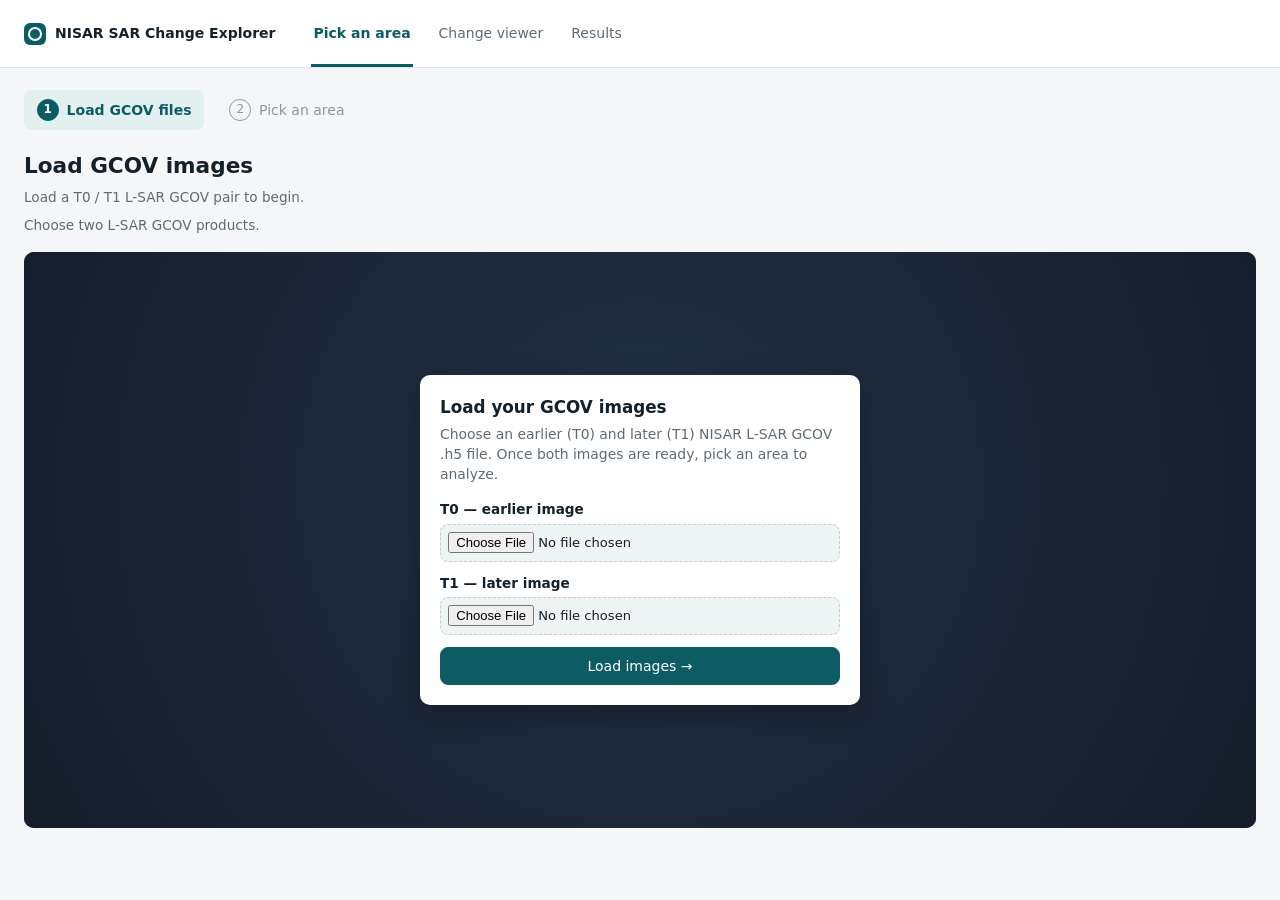
==== commit 20c46bfe: "Modify scientific data and report Added better readability for report! Also  export options: .md and" ====
--- a/index.html
+++ b/index.html
@@ -225,7 +225,7 @@
 <section id="results" class="results-v2" hidden aria-label="Change detection results">
   <div class="results-shell">
     <div class="results-crumb">Projects / Analysis / Results</div>
-    <div class="results-hero"><h2>Change detection results</h2><span class="results-badge">✓ Analysis complete</span><span class="results-sample">REAL SAMPLE · MEASURED REPORT</span></div>
+    <div class="results-hero"><h2>Change detection results</h2><span class="results-badge">✓ Analysis complete</span><span class="results-sample">PAIRED IMAGE ANALYSIS</span></div>
     <div class="results-meta"><span>NISAR L2 GCOV</span><span id="resultDates"></span><span id="resultDays"></span><button type="button" class="crs-help" id="resultEpsg" aria-haspopup="dialog"></button></div>
     <div class="results-grid">
       <div class="results-map-card">
@@ -267,7 +267,7 @@
           <p id="resultPatternNote" class="results-pattern-note"></p>
         </section>
     <section class="results-science" aria-labelledby="resultScienceTitle">
-      <div class="results-science-head"><h3 id="resultScienceTitle">Evidence &amp; scientific details</h3><a id="resultDownload" class="results-outline" download="change.png">↓ Download PNG</a><a id="resultJson" class="results-outline" download>↓ Measurements JSON</a><a id="resultCsv" class="results-outline" download>↓ Sector CSV</a><button id="resultOpenReport" class="results-primary" type="button">▣ View measured report</button></div>
+      <div class="results-science-head"><h3 id="resultScienceTitle">Evidence &amp; scientific details</h3><a id="resultDownload" class="results-outline" download="change.png">↓ Download PNG</a><a id="resultJson" class="results-outline" download>↓ Measurements JSON</a><a id="resultCsv" class="results-outline" download>↓ Sector CSV</a><button id="resultOpenReport" class="results-primary" type="button">▣ Evidence &amp; interpretation</button></div>
       <p class="evidence-intro">Check coverage, image comparability, and how the measurements were made before drawing an environmental conclusion.</p>
       <div class="results-detail-grid"><div class="results-detail"><span class="results-detail-icon" aria-hidden="true">◇</span><div><span>Selection coverage</span><strong id="resultCoverage"></strong></div></div><div class="results-detail"><span class="results-detail-icon" aria-hidden="true">▥</span><div><span>Top flagged sectors</span><strong id="resultSectors"></strong></div></div><div class="results-detail"><span class="results-detail-icon" aria-hidden="true">◇</span><div><span>Acquisition geometry</span><strong id="resultGeometry"></strong></div></div></div>
       <div id="scienceWarnings" class="science-warnings" role="status"></div>
@@ -282,12 +282,13 @@
     </section>
   </div>
   <dialog id="resultReportDialog" class="results-report-dialog" aria-labelledby="resultReportTitle">
-    <div class="results-report-head"><h3 id="resultReportTitle">Measured report</h3><button id="resultCloseReport" type="button" aria-label="Close report">×</button></div>
+    <div class="results-report-head"><h3 id="resultReportTitle">Evidence &amp; interpretation</h3><div class="report-export-actions"><a id="reportMarkdown" class="results-outline" download>↓ Markdown</a><a id="reportText" class="results-outline" download>↓ Plain text</a><button id="resultCloseReport" type="button" aria-label="Close report">×</button></div></div>
     <div class="results-report-body">
-      <section><h4>What might explain the change?</h4><div id="hypotheses"></div><p id="interpretationNote"></p></section>
-      <div id="reportSections"></div>
-      <details id="decoderInputs" hidden><summary>Inspect decoder inputs</summary><div id="decoderBody"></div></details>
-      <details><summary>Metadata and measurements</summary><pre id="details"></pre></details>
+      <section class="report-finding" aria-labelledby="reportFindingTitle"><span class="report-eyebrow">1 · Main finding</span><h4 id="reportFindingTitle"></h4><p id="reportFindingNote"></p></section>
+      <section class="report-evidence-section" aria-labelledby="reportEvidenceTitle"><h4 id="reportEvidenceTitle">2 · Evidence</h4><div id="reportEvidence" class="report-evidence-chips"></div><div id="reportCharts" class="report-charts"></div></section>
+      <section aria-labelledby="reportInterpretationTitle"><h4 id="reportInterpretationTitle">3 · Possible explanation</h4><div id="reportInterpretation" class="report-interpretation-grid"></div></section>
+      <section aria-labelledby="reportChecksTitle"><h4 id="reportChecksTitle">4 · Next checks</h4><p class="report-small">Suggested independent sources. They have not been retrieved or consulted.</p><div id="reportChecks" class="report-checks"></div></section>
+      <details class="report-technical"><summary>Evidence references, model output &amp; technical details</summary><div id="reportReferences"></div><p id="reportValidation" class="report-small"></p><details id="decoderInputs" hidden><summary>Inspect decoder inputs</summary><div id="decoderBody"></div></details><details><summary>Full analysis data and original model output</summary><pre id="details"></pre></details></details>
     </div>
   </dialog>
 </section>
@@ -295,6 +296,7 @@
 <script src="/zoom.js"></script>
 <script src="/explorer.js"></script>
 <script src="/results-evidence.js"></script>
+<script src="/report-view.js"></script>
 <script src="/results.js"></script>
 <script src="/pick.js"></script>
 </html>
--- a/results.css
+++ b/results.css
@@ -154,14 +154,72 @@
 .results-detail-icon { flex: none; color: var(--teal); font-size: 20px; }
 .results-detail span:not(.results-detail-icon) { display: block; color: #8390a1; font-size: 11px; }
 .results-detail strong { display: block; font-size: 12px; overflow-wrap: anywhere; }
-.results-report-dialog { border: 1px solid var(--line); border-radius: 12px; padding: 0; color: var(--ink); width: min(850px, calc(100vw - 30px)); max-height: 85dvh; box-shadow: 0 20px 80px #091d3055; }
+.results-report-dialog { border: 1px solid var(--line); border-radius: 12px; padding: 0; color: var(--ink); width: min(1080px, calc(100vw - 30px)); max-height: 90dvh; box-shadow: 0 20px 80px #091d3055; }
 .results-report-dialog::backdrop { background: #12272db0; }
-.results-report-head { position: sticky; top: 0; background: white; padding: 18px 22px; display: flex; justify-content: space-between; align-items: center; border-bottom: 1px solid var(--line); }
+.results-report-head { position: sticky; top: 0; z-index: 2; background: white; padding: 14px 22px; display: flex; justify-content: space-between; align-items: center; flex-wrap: wrap; gap: 10px; border-bottom: 1px solid var(--line); }
 .results-report-head h3 { margin: 0; }
 .results-report-head button { border: 0; background: transparent; font-size: 25px; }
-.results-report-body { padding: 20px 24px 28px; max-height: calc(85dvh - 70px); overflow: auto; line-height: 1.55; }
+.results-report-body { padding: 20px 24px 28px; line-height: 1.55; }
 .results-report-body h4 { margin: 20px 0 5px; }
 .results-report-body pre { white-space: pre-wrap; overflow-wrap: anywhere; }
+.report-export-actions { display: flex; align-items: center; flex-wrap: wrap; gap: 8px; }
+.report-finding { padding: 16px 18px; background: #eaf4f5; border-radius: 9px; border-left: 4px solid var(--teal); }
+.report-eyebrow { font-size: 11px; color: var(--teal); font-weight: 700; text-transform: uppercase; letter-spacing: .04em; }
+.report-finding h4 { font-size: 20px; line-height: 1.35; margin: 6px 0 !important; }
+.report-finding p, .report-small { font-size: 12px; color: #667787; line-height: 1.5; margin: 7px 0; }
+.report-evidence-chips { display: grid; grid-template-columns: repeat(auto-fit,minmax(180px,1fr)); gap: 8px; margin: 10px 0 14px; }
+.report-source-wrap { min-width: 0; }
+.report-source-chip { width: 100%; display: grid; gap: 5px; text-align: left; padding: 10px; border-radius: 7px; border: 1px solid #dce7ec; color: var(--ink); background: #fff; }
+.report-source-chip:hover { border-color: var(--teal); }
+.report-source-chip strong { font-size: 12px; line-height: 1.4; }
+.report-source-chip small { font-size: 11px; color: #4d6473; }
+.claim-badge { display: inline-block; width: fit-content; border-radius: 4px; padding: 3px 6px; font-size: 10px; line-height: 1.4; font-weight: 700; }
+.claim-badge.measured { background: #e5f3ee; color: #276245; }
+.claim-badge.detector { background: #e7effc; color: #245b9a; }
+.claim-badge.image, .claim-badge.ai { background: #eeebf8; color: #63518c; }
+.claim-badge.hypothesis { background: #fff0d8; color: #8a5c15; }
+.report-source-detail { border: 1px solid #dce7ec; border-top: 0; padding: 8px; border-radius: 0 0 6px 6px; font-size: 11px; overflow-wrap: anywhere; }
+.report-source-detail p { margin: 3px 0; }
+.report-charts, .report-interpretation-grid, .report-checks { display: grid; grid-template-columns: 1fr 1fr; gap: 14px; }
+.report-figure { min-width: 0; margin: 0; padding: 14px; border: 1px solid var(--line); border-radius: 8px; background: #f9fbfc; }
+.report-figure figcaption { font-size: 13px; font-weight: 700; margin-bottom: 12px; }
+.report-donut-layout { display: flex; gap: 14px; align-items: center; }
+.report-donut { width: 126px; height: 126px; flex: none; border-radius: 50%; display: grid; place-items: center; }
+.report-donut-center { width: 88px; height: 88px; border-radius: 50%; background: #f9fbfc; display: flex; flex-direction: column; justify-content: center; align-items: center; }
+.report-donut-center strong { font-size: 20px; }
+.report-donut-center span { font-size: 10px; color: var(--muted); }
+.report-donut-legend { list-style: none; padding: 0; margin: 0; display: grid; gap: 10px; }
+.report-donut-legend li { display: flex; gap: 7px; align-items: flex-start; font-size: 11px; }
+.report-donut-legend i { width: 10px; height: 10px; flex: none; border-radius: 2px; margin-top: 3px; }
+.report-donut-legend small { display: block; font-size: 10px; color: var(--muted); }
+.report-signal-row { display: grid; grid-template-columns: 90px minmax(20px,1fr) 70px; align-items: center; gap: 8px; margin: 12px 0; font-size: 11px; }
+.report-signal-row strong { text-align: right; font-size: 12px; font-variant-numeric: tabular-nums; }
+.report-map-link { border: 0; background: transparent; color: var(--teal); padding: 0; font-size: 12px; text-decoration: underline; }
+.report-claim-card, .report-check-card { min-width: 0; padding: 14px; background: #f8f9fc; border: 1px solid #e1e5ed; border-radius: 8px; font-size: 13px; }
+.report-claim-card.hypothesis { background: #fffbf4; border-color: #eee0c7; }
+.report-claim-card h5, .report-check-card h5 { font-size: 15px; margin: 8px 0; }
+.report-claim-card h6 { font-size: 12px; margin: 14px 0 6px; }
+.report-claim-card p, .report-check-card p { margin: 8px 0; }
+.report-claim-card ul { padding-left: 18px; margin: 6px 0; }
+.report-claim-refs { display: grid; gap: 6px; }
+.report-claim-refs .report-source-chip { padding: 7px; }
+.report-source-chip.compact { display: flex; align-items: center; flex-wrap: wrap; gap: 5px 8px; }
+.report-checks:has(> :only-child) { grid-template-columns: 1fr; }
+.report-check-card dl { display: grid; grid-template-columns: 1fr 1fr; gap: 12px; margin: 10px 0 0; }
+.report-check-card dt { font-weight: 600; color: var(--teal); font-size: 11px; }
+.report-check-card dd { margin: 3px 0 0; font-size: 12px; }
+.report-technical { margin-top: 20px !important; padding-top: 12px; border-top: 1px solid var(--line); }
+.report-technical > summary { font-size: 12px; color: var(--muted); }
+#reportReferences { display: grid; grid-template-columns: 1fr 1fr; gap: 8px; margin-top: 12px; }
+@media (max-width: 720px) {
+  .results-report-head { padding: 12px; }
+  .results-report-head h3 { font-size: 16px; }
+  .results-report-body { padding: 14px; }
+  .report-evidence-chips { grid-template-columns: 1fr 1fr; }
+  .report-charts, .report-interpretation-grid, .report-checks, #reportReferences { grid-template-columns: 1fr; }
+  .report-check-card dl { grid-template-columns: 1fr; }
+  .report-finding h4 { font-size: 17px; }
+}
 @media (max-width: 900px) {
   .results-grid { grid-template-columns: 1fr; }
   .results-map-card { height: min(65vw, 550px); }
